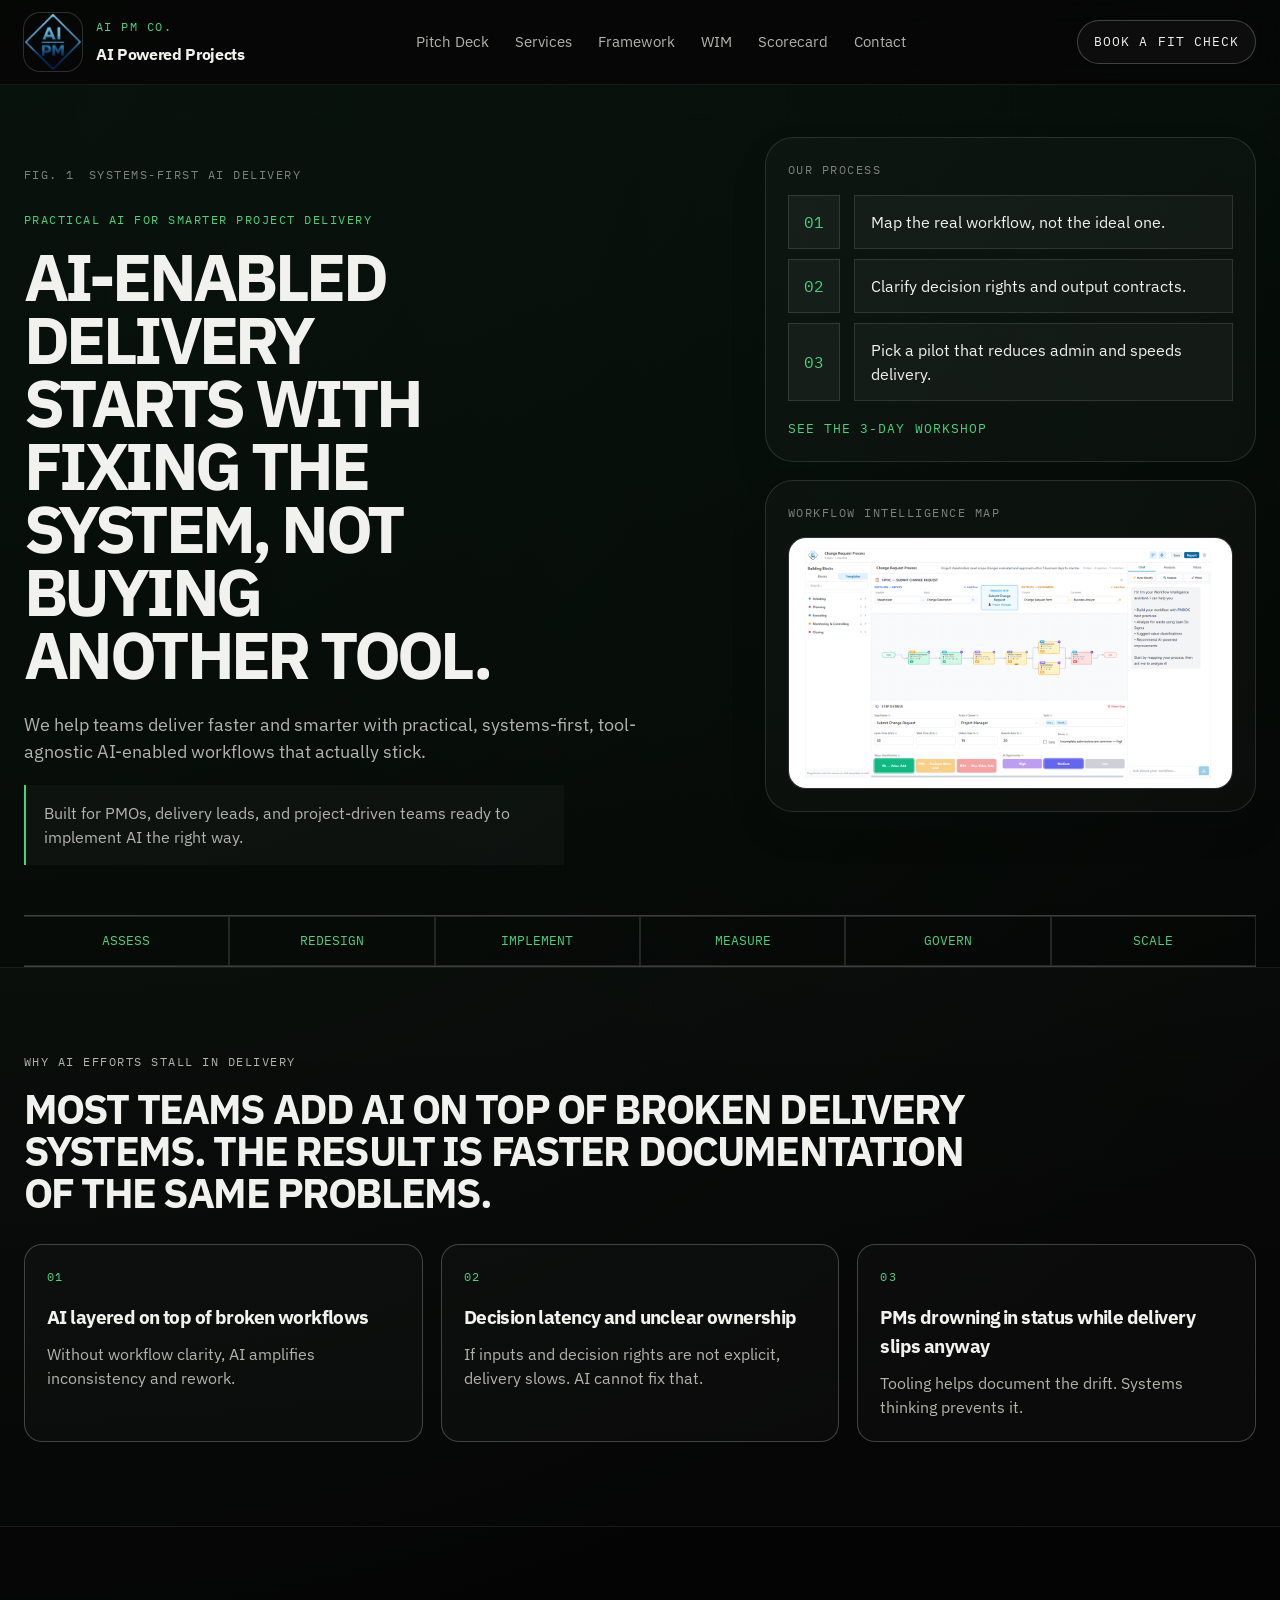
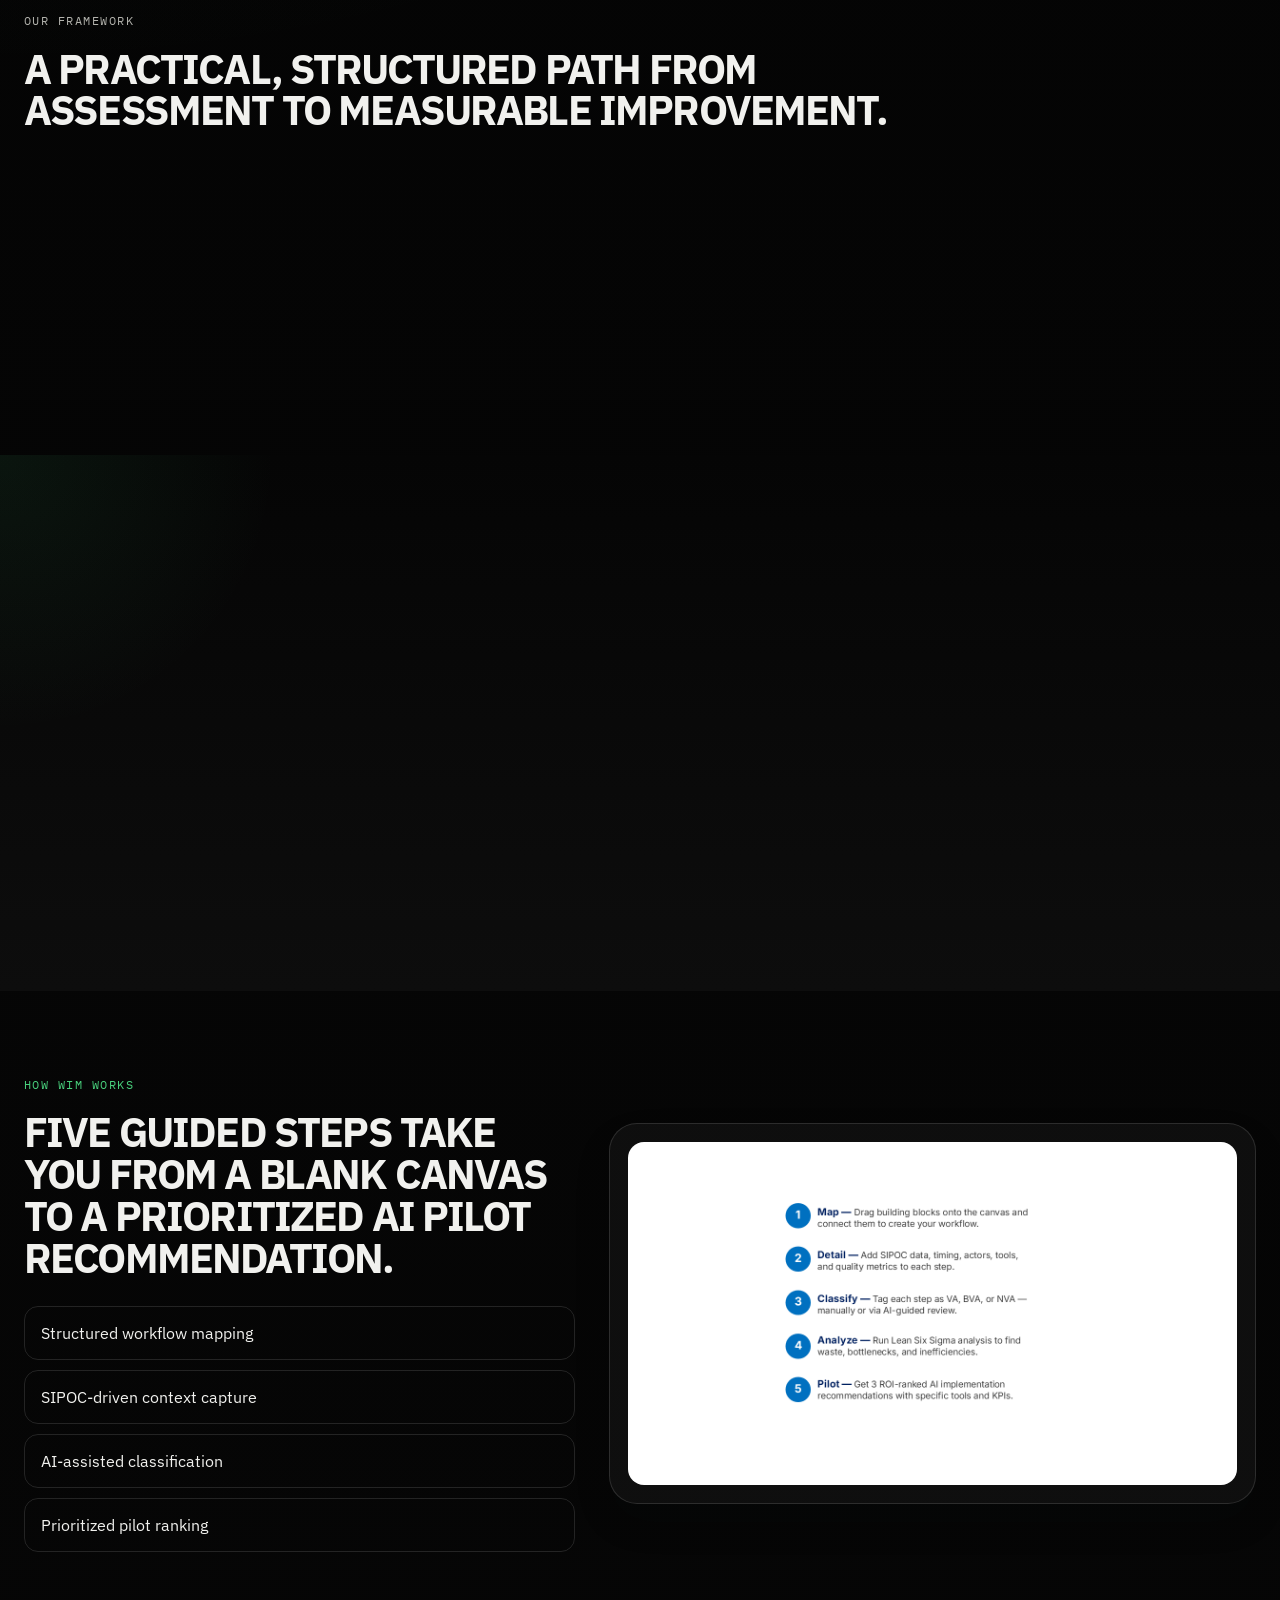
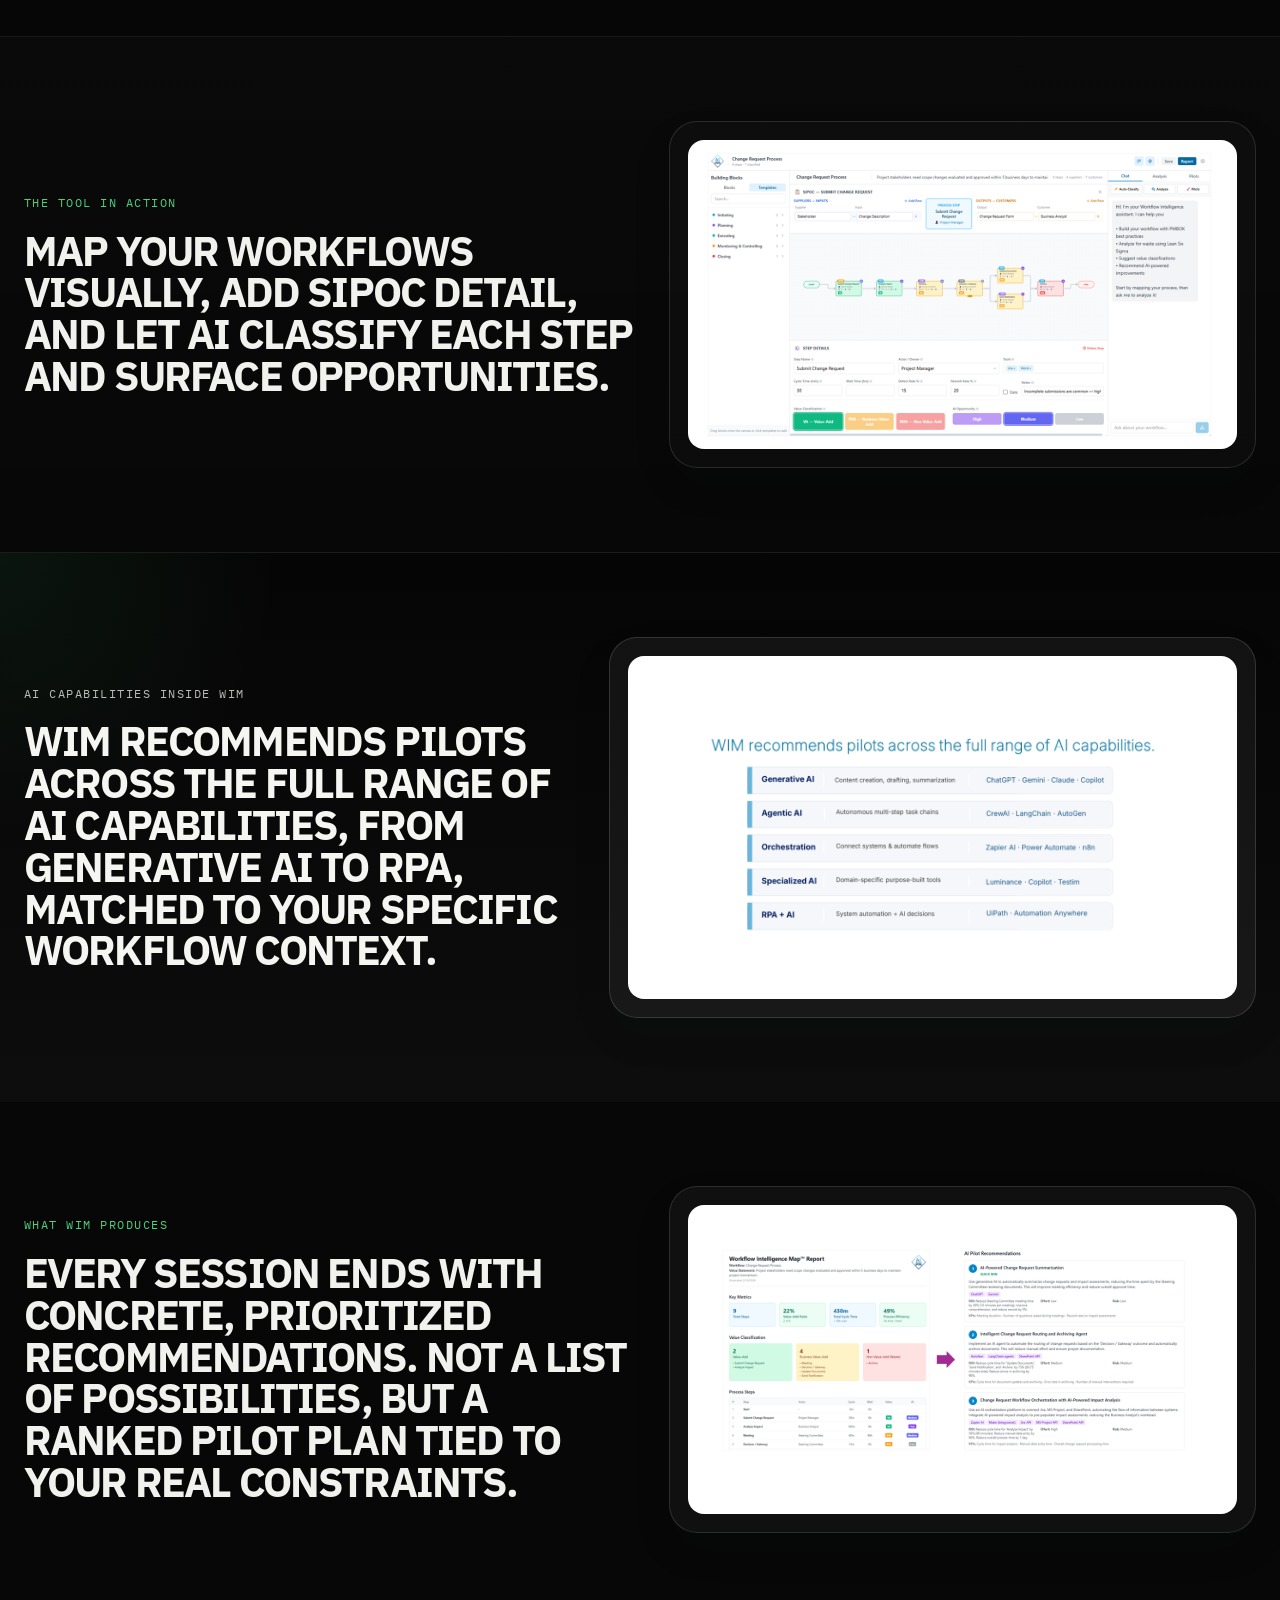
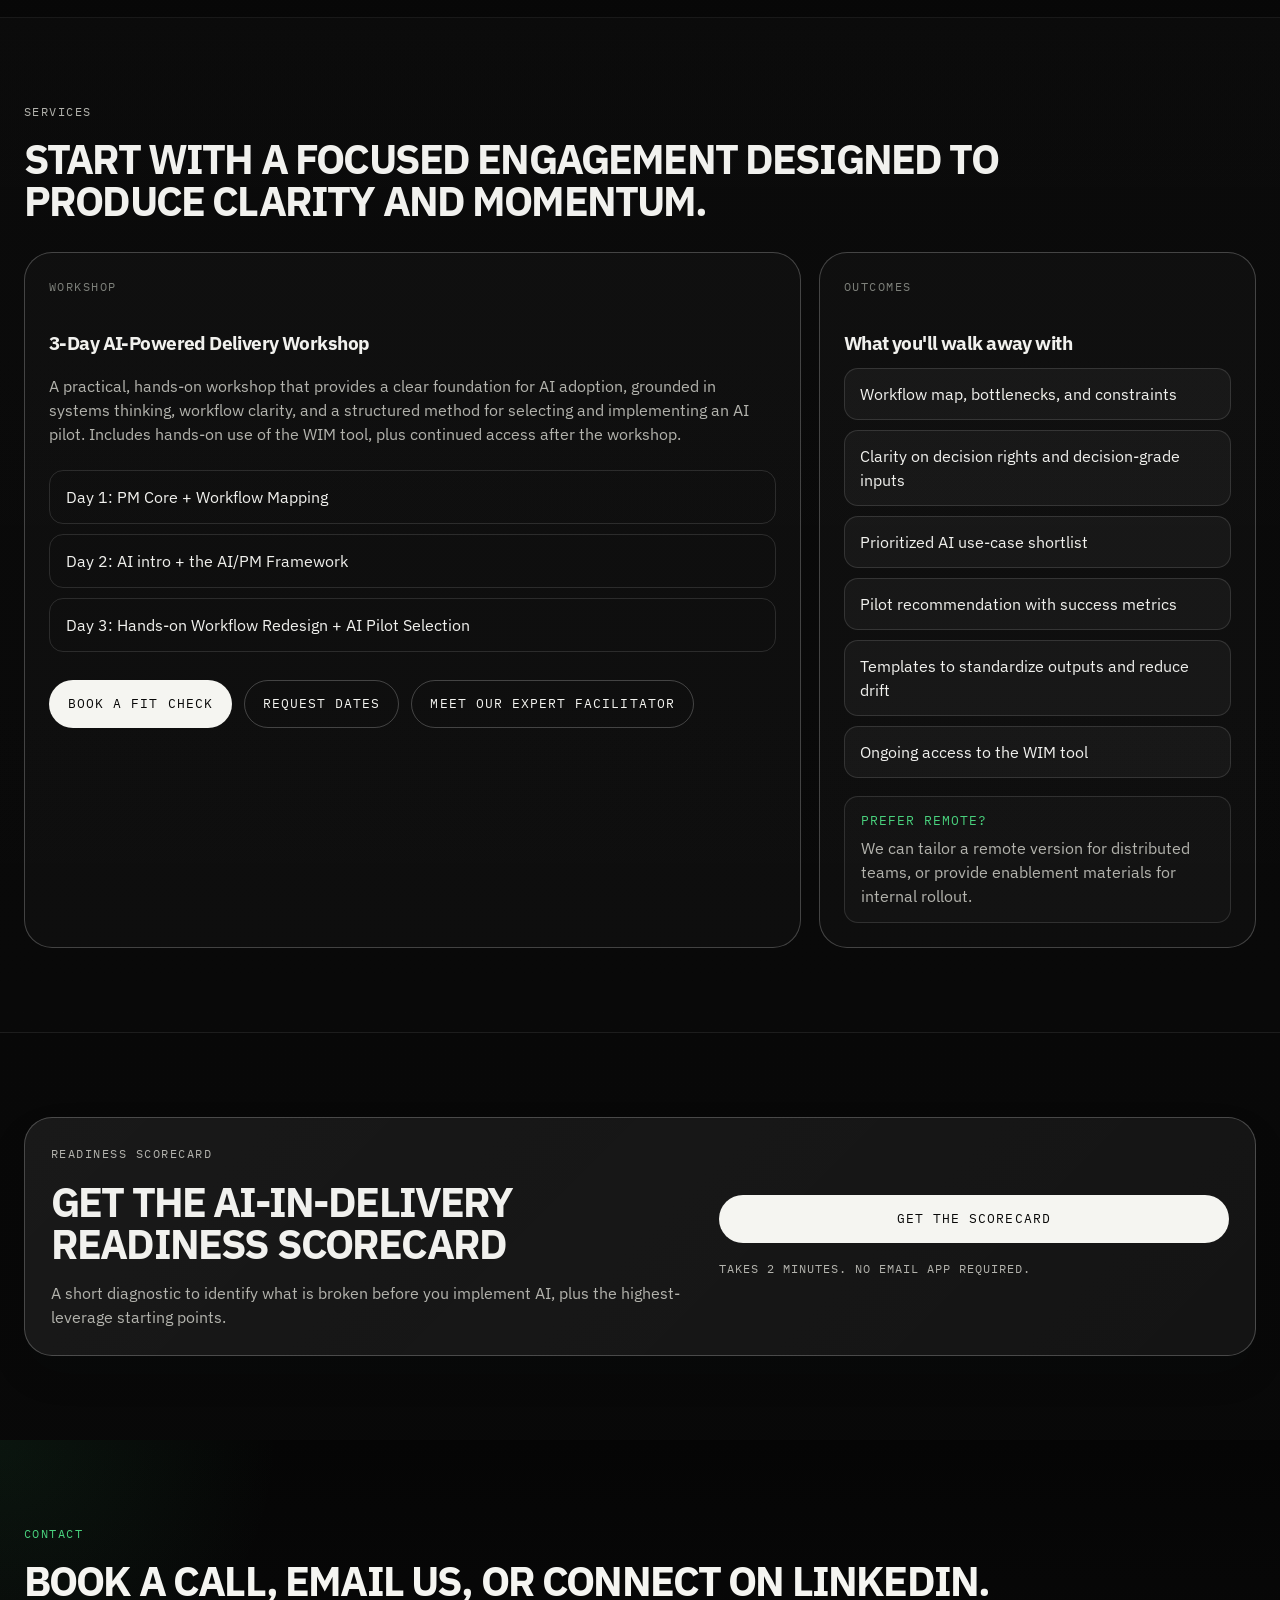
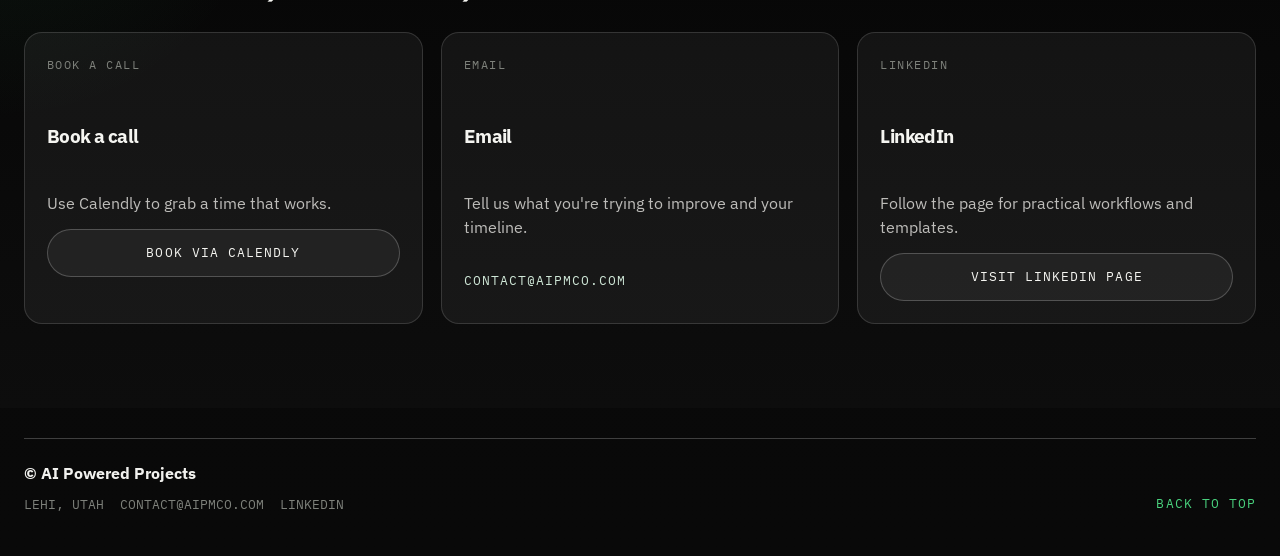
==== index.html @ 11037b66 "Refine hero layout and process styling" ====
<!doctype html>
<html lang="en">
<head>
  <meta charset="utf-8" />
  <meta name="viewport" content="width=device-width, initial-scale=1" />
  <title>AI Powered Projects - Practical AI for Smarter Project Delivery</title>
  <meta
    name="description"
    content="We help teams deliver faster and smarter with practical, systems-first, tool-agnostic AI-enabled workflows that actually stick."
  />
  <link rel="preconnect" href="https://fonts.googleapis.com" />
  <link rel="preconnect" href="https://fonts.gstatic.com" crossorigin />
  <link
    href="https://fonts.googleapis.com/css2?family=IBM+Plex+Mono:wght@400;500;600&family=IBM+Plex+Sans:wght@400;500;600;700&display=swap"
    rel="stylesheet"
  />
  <link rel="stylesheet" href="/styles.css" />
</head>
<body id="top">
  <div class="site-shell">
    <header class="header">
      <div class="container header__inner">
        <a class="brand" href="#top" aria-label="AI Powered Projects">
          <img class="brand__logo" src="/assets/logo.png" alt="AI Powered Projects logo" />
          <div class="brand__copy">
            <span class="eyebrow">AI PM Co.</span>
            <span class="brand__title">AI Powered Projects</span>
          </div>
        </a>
        <nav class="nav" aria-label="Primary">
          <a href="/assets/pitch-deck.pdf" target="_blank" rel="noopener">Pitch Deck</a>
          <a href="#services">Services</a>
          <a href="#framework">Framework</a>
          <a href="#wim">WIM</a>
          <a href="#scorecard">Scorecard</a>
          <a href="#contact">Contact</a>
        </nav>
        <a class="header__cta" href="https://calendly.com/aipmco" target="_blank" rel="noopener">Book a Fit Check</a>
      </div>
    </header>

    <main>
      <section class="hero">
        <div class="container hero__inner">
          <div class="hero__copy reveal">
            <div class="hero__meta">
              <span>Fig. 1</span>
              <span>Systems-first AI delivery</span>
            </div>
            <p class="eyebrow">Practical AI for smarter project delivery</p>
            <h1>AI-enabled delivery starts with fixing the system, not buying another tool.</h1>
            <p class="lede">
              We help teams deliver faster and smarter with practical, systems-first, tool-agnostic AI-enabled workflows that actually stick.
            </p>
            <p class="hero__audience">
              Built for PMOs, delivery leads, and project-driven teams ready to implement AI the right way.
            </p>
          </div>

          <aside class="hero__rail reveal">
            <div class="hero-panel">
              <div class="hero-panel__label">Our process</div>
              <div class="hero-panel__terminal">
                <span>01</span>
                <p>Map the real workflow, not the ideal one.</p>
                <span>02</span>
                <p>Clarify decision rights and output contracts.</p>
                <span>03</span>
                <p>Pick a pilot that reduces admin and speeds delivery.</p>
              </div>
              <a class="textlink" href="#services">See the 3-Day Workshop</a>
            </div>
            <div class="hero-panel hero-panel--image">
              <div class="hero-panel__label">Workflow Intelligence Map</div>
              <img src="/assets/wim-03.png" alt="Workflow Intelligence Map interface" loading="eager" />
            </div>
          </aside>
        </div>
      </section>

      <section class="proof-band reveal">
        <div class="container proof-band__inner">
          <span>Assess</span>
          <span>Redesign</span>
          <span>Implement</span>
          <span>Measure</span>
          <span>Govern</span>
          <span>Scale</span>
        </div>
      </section>

      <section class="section section--contrast" id="problem">
        <div class="container">
          <div class="section__head reveal">
            <p class="eyebrow">Why AI efforts stall in delivery</p>
            <h2>Most teams add AI on top of broken delivery systems. The result is faster documentation of the same problems.</h2>
          </div>

          <div class="compare reveal">
            <article class="compare__panel">
              <div class="compare__label">01</div>
              <h3>AI layered on top of broken workflows</h3>
              <p>Without workflow clarity, AI amplifies inconsistency and rework.</p>
            </article>
            <article class="compare__panel">
              <div class="compare__label">02</div>
              <h3>Decision latency and unclear ownership</h3>
              <p>If inputs and decision rights are not explicit, delivery slows. AI cannot fix that.</p>
            </article>
            <article class="compare__panel">
              <div class="compare__label">03</div>
              <h3>PMs drowning in status while delivery slips anyway</h3>
              <p>Tooling helps document the drift. Systems thinking prevents it.</p>
            </article>
          </div>
        </div>
      </section>

      <section class="section" id="framework">
        <div class="container">
          <div class="section__head reveal">
            <p class="eyebrow">Our framework</p>
            <h2>A practical, structured path from assessment to measurable improvement.</h2>
          </div>

          <div class="framework-grid reveal">
            <article class="framework-card">
              <div class="framework-card__label">Understand</div>
              <h3>Understand</h3>
              <p>Map workflows, constraints, and decision rights. Identify bottlenecks and failure modes.</p>
            </article>
            <article class="framework-card">
              <div class="framework-card__label">Identify</div>
              <h3>Identify</h3>
              <p>Build a prioritized AI opportunity backlog tied to real outcomes, impact, effort, and risk.</p>
            </article>
            <article class="framework-card">
              <div class="framework-card__label">Implement</div>
              <h3>Implement</h3>
              <p>Pilot guarded workflows with templates, prompts, and verification, then iterate.</p>
            </article>
            <article class="framework-card">
              <div class="framework-card__label">Improve</div>
              <h3>Improve</h3>
              <p>Measure results, tune patterns, and scale with governance and enablement.</p>
            </article>
          </div>
        </div>
      </section>

      <section class="section section--dark" id="wim">
        <div class="container story-block story-block--reverse">
          <div class="story-block__copy reveal">
            <div class="story-block__meta">Fig. 2</div>
            <p class="eyebrow">Workflow Intelligence Map (WIM)</p>
            <h2>Our purpose-built tool combines three proven methodologies to give your team a structured, AI-powered path from workflow chaos to measurable improvement.</h2>
          </div>
          <div class="story-block__media reveal">
            <div class="image-frame">
              <img src="/assets/wim-01.png" alt="Workflow Intelligence Map overview" loading="lazy" />
            </div>
          </div>
        </div>
      </section>

      <section class="section" id="wim-how">
        <div class="container story-block">
          <div class="story-block__copy reveal">
            <p class="eyebrow">How WIM works</p>
            <h2>Five guided steps take you from a blank canvas to a prioritized AI pilot recommendation.</h2>
            <div class="story-points">
              <div>Structured workflow mapping</div>
              <div>SIPOC-driven context capture</div>
              <div>AI-assisted classification</div>
              <div>Prioritized pilot ranking</div>
            </div>
          </div>
          <div class="story-block__media reveal">
            <div class="image-frame image-frame--light">
              <img src="/assets/wim-02.png" alt="WIM five-step process" loading="lazy" />
            </div>
          </div>
        </div>
      </section>

      <section class="section section--contrast" id="wim-tool">
        <div class="container story-block story-block--reverse">
          <div class="story-block__copy reveal">
            <p class="eyebrow">The tool in action</p>
            <h2>Map your workflows visually, add SIPOC detail, and let AI classify each step and surface opportunities.</h2>
          </div>
          <div class="story-block__media reveal">
            <div class="image-frame image-frame--dark">
              <img src="/assets/wim-03.png" alt="WIM tool interface screenshot" loading="lazy" />
            </div>
          </div>
        </div>
      </section>

      <section class="section section--dark" id="ai-capabilities">
        <div class="container story-block">
          <div class="story-block__copy reveal">
            <p class="eyebrow">AI capabilities inside WIM</p>
            <h2>WIM recommends pilots across the full range of AI capabilities, from generative AI to RPA, matched to your specific workflow context.</h2>
          </div>
          <div class="story-block__media reveal">
            <div class="image-frame">
              <img src="/assets/wim-04.png" alt="AI capabilities in WIM" loading="lazy" />
            </div>
          </div>
        </div>
      </section>

      <section class="section" id="wim-outputs">
        <div class="container story-block story-block--reverse">
          <div class="story-block__copy reveal">
            <p class="eyebrow">What WIM produces</p>
            <h2>Every session ends with concrete, prioritized recommendations. Not a list of possibilities, but a ranked pilot plan tied to your real constraints.</h2>
          </div>
          <div class="story-block__media reveal">
            <div class="image-frame image-frame--light">
              <img src="/assets/wim-05.png" alt="WIM outputs and recommendations" loading="lazy" />
            </div>
          </div>
        </div>
      </section>

      <section class="section section--contrast" id="services">
        <div class="container">
          <div class="section__head reveal">
            <p class="eyebrow">Services</p>
            <h2>Start with a focused engagement designed to produce clarity and momentum.</h2>
          </div>

          <div class="service-layout reveal">
            <article class="service-card service-card--main">
              <div class="service-card__label">Workshop</div>
              <h3>3-Day AI-Powered Delivery Workshop</h3>
              <p>
                A practical, hands-on workshop that provides a clear foundation for AI adoption, grounded in systems thinking, workflow clarity, and a structured method for selecting and implementing an AI pilot. Includes hands-on use of the WIM tool, plus continued access after the workshop.
              </p>
              <div class="timeline">
                <div>Day 1: PM Core + Workflow Mapping</div>
                <div>Day 2: AI intro + the AI/PM Framework</div>
                <div>Day 3: Hands-on Workflow Redesign + AI Pilot Selection</div>
              </div>
              <div class="actions">
                <a class="btn btn--primary" href="https://calendly.com/aipmco" target="_blank" rel="noopener">Book a Fit Check</a>
                <a class="btn btn--secondary" href="mailto:contact@aipmco.com?subject=Workshop%20Dates%20Request">Request dates</a>
                <a class="btn btn--secondary" href="https://www.linkedin.com/in/jason-taylor-pmp/" target="_blank" rel="noopener">Meet our expert facilitator</a>
              </div>
            </article>

            <aside class="service-card service-card--aside">
              <div class="service-card__label">Outcomes</div>
              <h3>What you'll walk away with</h3>
              <ul class="outcomes">
                <li>Workflow map, bottlenecks, and constraints</li>
                <li>Clarity on decision rights and decision-grade inputs</li>
                <li>Prioritized AI use-case shortlist</li>
                <li>Pilot recommendation with success metrics</li>
                <li>Templates to standardize outputs and reduce drift</li>
                <li>Ongoing access to the WIM tool</li>
              </ul>
              <div class="note">
                <span>Prefer remote?</span>
                <p>We can tailor a remote version for distributed teams, or provide enablement materials for internal rollout.</p>
              </div>
            </aside>
          </div>
        </div>
      </section>

      <section class="section" id="scorecard">
        <div class="container">
          <div class="cta reveal">
            <div class="cta__copy">
              <p class="eyebrow">Readiness scorecard</p>
              <h2>Get the AI-in-Delivery Readiness Scorecard</h2>
              <p>
                A short diagnostic to identify what is broken before you implement AI, plus the highest-leverage starting points.
              </p>
            </div>
            <div class="cta__action">
              <a
                class="btn btn--primary btn--block"
                href="https://docs.google.com/forms/d/e/1FAIpQLSfNwgy8dq6baKs-2zxia0O91l5Bwr0X-MfNhShJCXRXRvW_9A/viewform"
                target="_blank"
                rel="noopener"
              >
                Get the Scorecard
              </a>
              <p class="cta__hint">Takes 2 minutes. No email app required.</p>
            </div>
          </div>
        </div>
      </section>

      <section class="section section--dark" id="contact">
        <div class="container">
          <div class="section__head reveal">
            <p class="eyebrow">Contact</p>
            <h2>Book a call, email us, or connect on LinkedIn.</h2>
          </div>

          <div class="contact-grid reveal">
            <article class="contact-card">
              <div class="contact-card__label">Book a call</div>
              <h3>Book a call</h3>
              <p>Use Calendly to grab a time that works.</p>
              <a class="btn btn--ghost" href="https://calendly.com/aipmco" target="_blank" rel="noopener">Book via Calendly</a>
            </article>
            <article class="contact-card">
              <div class="contact-card__label">Email</div>
              <h3>Email</h3>
              <p>Tell us what you're trying to improve and your timeline.</p>
              <a class="textlink textlink--light" href="mailto:contact@aipmco.com">contact@aipmco.com</a>
            </article>
            <article class="contact-card">
              <div class="contact-card__label">LinkedIn</div>
              <h3>LinkedIn</h3>
              <p>Follow the page for practical workflows and templates.</p>
              <a
                class="btn btn--ghost"
                href="https://www.linkedin.com/company/ai-powered-projects-consulting-llc"
                target="_blank"
                rel="noopener"
              >
                Visit LinkedIn Page
              </a>
            </article>
          </div>
        </div>
      </section>
    </main>

    <footer class="footer">
      <div class="container footer__inner">
        <div>
          <div class="footer__title">&copy; AI Powered Projects</div>
          <div class="footer__meta">
            <span>Lehi, Utah</span>
            <a href="mailto:contact@aipmco.com">contact@aipmco.com</a>
            <a href="https://www.linkedin.com/company/ai-powered-projects-consulting-llc" target="_blank" rel="noopener">LinkedIn</a>
          </div>
        </div>
        <a class="textlink" href="#top">Back to top</a>
      </div>
    </footer>
  </div>

  <script>
    (function () {
      const els = Array.from(document.querySelectorAll(".reveal"));
      if (!("IntersectionObserver" in window)) {
        els.forEach((el) => el.classList.add("in-view"));
        return;
      }
      const io = new IntersectionObserver(
        (entries) => {
          entries.forEach((entry) => {
            if (entry.isIntersecting) {
              entry.target.classList.add("in-view");
              io.unobserve(entry.target);
            }
          });
        },
        { threshold: 0.15 }
      );
      els.forEach((el) => io.observe(el));
    })();
  </script>
</body>
</html>
---- styles.css ----
:root {
  --bg: #050505;
  --bg-strong: #0b0b0b;
  --surface: #101010;
  --surface-2: #171717;
  --ink: #f1f1ee;
  --ink-soft: #b3b3ad;
  --ink-faint: #7e817b;
  --line: rgba(255, 255, 255, 0.12);
  --line-strong: rgba(255, 255, 255, 0.22);
  --accent: #49d17d;
  --accent-soft: rgba(73, 209, 125, 0.14);
  --navy: #050505;
  --navy-2: #0d0d0d;
  --white: #f5f5f1;
  --max: 1240px;
  --radius: 28px;
  --radius-sm: 18px;
  --shadow: 0 18px 40px rgba(18, 26, 31, 0.08);
}

* {
  box-sizing: border-box;
}

html {
  scroll-behavior: smooth;
}

html,
body {
  margin: 0;
  padding: 0;
}

body {
  background:
    radial-gradient(circle at top left, rgba(73, 209, 125, 0.08), transparent 24%),
    radial-gradient(circle at top right, rgba(73, 209, 125, 0.04), transparent 18%),
    linear-gradient(180deg, #030303 0%, #090909 100%);
  color: var(--ink);
  font-family: "IBM Plex Sans", "Segoe UI", sans-serif;
  line-height: 1.5;
}

a {
  color: inherit;
  text-decoration: none;
}

img {
  max-width: 100%;
  display: block;
}

.site-shell {
  position: relative;
  overflow: clip;
}

.site-shell::before {
  content: "";
  position: fixed;
  inset: 0;
  pointer-events: none;
  background-image:
    linear-gradient(rgba(255, 255, 255, 0.03) 1px, transparent 1px),
    linear-gradient(90deg, rgba(255, 255, 255, 0.03) 1px, transparent 1px);
  background-size: 100% 112px, 112px 100%;
  mask-image: linear-gradient(180deg, rgba(0, 0, 0, 0.22), transparent 88%);
}

.container {
  width: min(var(--max), calc(100% - 48px));
  margin: 0 auto;
}

.eyebrow,
.hero__meta,
.framework-card__label,
.compare__label,
.service-card__label,
.contact-card__label,
.story-block__meta,
.hero-panel__label {
  font-family: "IBM Plex Mono", Consolas, monospace;
  font-size: 0.78rem;
  letter-spacing: 0.12em;
  text-transform: uppercase;
}

.eyebrow {
  display: block;
  margin: 0 0 18px;
  color: var(--accent);
}

.header {
  position: sticky;
  top: 0;
  z-index: 40;
  backdrop-filter: blur(16px);
  background: rgba(5, 5, 5, 0.84);
  border-bottom: 1px solid rgba(255, 255, 255, 0.08);
}

.header__inner {
  display: grid;
  grid-template-columns: auto 1fr auto;
  gap: 24px;
  align-items: center;
  min-height: 84px;
}

.brand {
  display: flex;
  align-items: center;
  gap: 14px;
  min-width: 0;
}

.brand__logo {
  width: 58px;
  height: 58px;
  border-radius: 16px;
  object-fit: cover;
  box-shadow: 0 0 0 1px rgba(255, 255, 255, 0.16);
}

.brand__copy {
  display: grid;
  gap: 2px;
}

.brand__title {
  font-size: 1.02rem;
  font-weight: 700;
  letter-spacing: -0.02em;
}

.nav {
  display: flex;
  justify-content: center;
  gap: 26px;
  color: var(--ink-soft);
  font-size: 0.96rem;
}

.nav a {
  padding: 8px 0;
  position: relative;
}

.nav a::after {
  content: "";
  position: absolute;
  left: 0;
  bottom: 2px;
  width: 100%;
  height: 1px;
  background: var(--accent);
  transform: scaleX(0);
  transform-origin: left;
  transition: transform 0.22s ease;
}

.nav a:hover::after,
.nav a:focus-visible::after {
  transform: scaleX(1);
}

.nav a:hover,
.nav a:focus-visible,
.nav a:active {
  color: var(--accent);
}

.header__cta {
  font-family: "IBM Plex Mono", Consolas, monospace;
  font-size: 0.82rem;
  text-transform: uppercase;
  letter-spacing: 0.08em;
  border: 1px solid var(--line-strong);
  border-radius: 999px;
  padding: 11px 16px;
  background: rgba(255, 255, 255, 0.03);
}

.header__cta:hover,
.header__cta:focus-visible {
  color: var(--accent);
  border-color: rgba(73, 209, 125, 0.45);
}

.hero {
  padding: 52px 0 32px;
}

.hero__inner {
  display: grid;
  grid-template-columns: minmax(0, 1.18fr) minmax(320px, 0.82fr);
  gap: 34px;
  align-items: start;
}

.hero__copy {
  padding: 28px 0 0;
}

.hero__meta {
  display: flex;
  flex-wrap: wrap;
  gap: 14px;
  color: var(--ink-faint);
  margin-bottom: 26px;
}

.hero h1 {
  margin: 0;
  max-width: 12ch;
  font-size: clamp(2.112rem, 5.12vw, 4.288rem);
  line-height: 0.96;
  letter-spacing: -0.055em;
  text-transform: uppercase;
}

.lede,
.hero__audience,
.section__head p,
.service-card p,
.contact-card p,
.cta p {
  color: var(--ink-soft);
}

.lede {
  margin: 24px 0 0;
  max-width: 58ch;
  font-size: 1.14rem;
}

.hero__audience {
  max-width: 54ch;
  margin: 20px 0 0;
  padding: 16px 18px;
  border-left: 2px solid var(--accent);
  background: rgba(255, 255, 255, 0.03);
}

.actions {
  display: flex;
  flex-wrap: wrap;
  gap: 12px;
  margin: 28px 0 0;
}

.btn {
  display: inline-flex;
  align-items: center;
  justify-content: center;
  min-height: 48px;
  padding: 12px 18px;
  border-radius: 999px;
  border: 1px solid transparent;
  font-family: "IBM Plex Mono", Consolas, monospace;
  font-size: 0.82rem;
  letter-spacing: 0.08em;
  text-transform: uppercase;
  transition: transform 0.18s ease, background-color 0.18s ease, border-color 0.18s ease;
}

.btn:hover,
.btn:focus-visible {
  transform: translateY(-1px);
}

.btn--primary {
  background: var(--white);
  color: #080808;
}

.btn--secondary {
  border-color: var(--line-strong);
  background: transparent;
  color: var(--white);
}

.btn--secondary:hover,
.btn--secondary:focus-visible,
.btn--ghost:hover,
.btn--ghost:focus-visible {
  color: var(--accent);
  border-color: rgba(73, 209, 125, 0.45);
}

.btn--ghost {
  border-color: rgba(255, 255, 255, 0.22);
  color: var(--white);
  background: rgba(255, 255, 255, 0.05);
}

.btn--block {
  width: 100%;
}

.signal-strip {
  display: grid;
  grid-template-columns: repeat(4, minmax(0, 1fr));
  gap: 10px;
  margin-top: 30px;
}

.signal-strip span,
.proof-band__inner span,
.story-points div,
.timeline div,
.outcomes li,
.note,
.hero-panel__terminal span,
.hero-panel__terminal p {
  border: 1px solid var(--line);
}

.signal-strip span {
  padding: 12px 14px;
  background: rgba(255, 255, 255, 0.02);
  font-family: "IBM Plex Mono", Consolas, monospace;
  font-size: 0.8rem;
}

.hero__rail {
  display: grid;
  gap: 18px;
}

.hero-panel {
  background: rgba(255, 255, 255, 0.025);
  border: 1px solid var(--line);
  border-radius: var(--radius);
  padding: 22px;
  box-shadow: var(--shadow);
}

.hero-panel__label {
  color: var(--ink-faint);
  margin-bottom: 16px;
}

.hero-panel__terminal {
  display: grid;
  grid-template-columns: 52px 1fr;
  gap: 10px 14px;
}

.hero-panel__terminal span {
  display: grid;
  place-items: center;
  min-height: 50px;
  background: rgba(255, 255, 255, 0.04);
  color: var(--accent);
  font-family: "IBM Plex Mono", Consolas, monospace;
}

.hero-panel__terminal p {
  margin: 0;
  padding: 14px 16px;
  background: rgba(255, 255, 255, 0.03);
}

.hero-panel--image img {
  width: 100%;
  border-radius: 18px;
  border: 1px solid var(--line);
  background: #111;
}

.textlink {
  display: inline-block;
  margin-top: 18px;
  color: var(--accent);
  font-family: "IBM Plex Mono", Consolas, monospace;
  font-size: 0.82rem;
  text-transform: uppercase;
  letter-spacing: 0.08em;
}

.textlink--light {
  color: #cfe7d7;
}

.proof-band {
  padding: 18px 0 0;
}

.proof-band__inner {
  display: grid;
  grid-template-columns: repeat(6, minmax(0, 1fr));
  gap: 0;
  border-top: 1px solid var(--line-strong);
  border-bottom: 1px solid var(--line-strong);
}

.proof-band__inner span {
  padding: 14px 10px;
  text-align: center;
  font-family: "IBM Plex Mono", Consolas, monospace;
  font-size: 0.8rem;
  text-transform: uppercase;
  color: var(--accent);
  border-left: 1px solid var(--line);
}

.proof-band__inner span:first-child {
  border-left: 0;
}

.section {
  padding: 84px 0;
}

.section--contrast {
  background: linear-gradient(180deg, rgba(255, 255, 255, 0.015), rgba(255, 255, 255, 0.005));
  border-top: 1px solid rgba(255, 255, 255, 0.07);
  border-bottom: 1px solid rgba(255, 255, 255, 0.07);
}

.section--dark {
  background:
    radial-gradient(circle at top left, rgba(73, 209, 125, 0.08), transparent 20%),
    linear-gradient(180deg, var(--navy) 0%, var(--navy-2) 100%);
  color: var(--white);
}

.section--dark .eyebrow,
.section--dark .story-block__meta,
.section--dark .hero-panel__label {
  color: var(--accent);
}

.section__head {
  max-width: 980px;
  margin-bottom: 30px;
}

.section__head h2,
.story-block h2,
.cta h2 {
  margin: 0;
  font-size: clamp(1.6rem, 3.2vw, 2.8rem);
  line-height: 1.02;
  letter-spacing: -0.045em;
  text-transform: uppercase;
}

.section__head p,
.story-block p,
.cta p,
.section--dark p {
  margin: 16px 0 0;
}

.section__head .eyebrow,
.story-block__copy .eyebrow,
.cta__copy .eyebrow,
.brand__copy .eyebrow {
  margin: 0 0 18px;
}

.brand__copy .eyebrow {
  margin-bottom: 4px;
}

.compare,
.framework-grid,
.contact-grid {
  display: grid;
  gap: 18px;
}

.compare {
  grid-template-columns: repeat(3, minmax(0, 1fr));
}

.compare__panel,
.framework-card,
.contact-card {
  min-height: 100%;
  padding: 22px;
  border: 1px solid var(--line-strong);
  border-radius: var(--radius-sm);
  background: rgba(255, 255, 255, 0.025);
}

.compare__label {
  color: var(--accent);
  margin-bottom: 18px;
}

.compare__panel h3,
.framework-card h3,
.service-card h3,
.contact-card h3 {
  margin: 0 0 10px;
  font-size: 1.2rem;
  letter-spacing: -0.03em;
}

.section__head h2 strong,
.story-block h2 strong,
.cta h2 strong,
.compare__panel h3 strong,
.framework-card h3 strong,
.service-card h3 strong {
  color: var(--accent);
}

.compare__panel p,
.framework-card p {
  margin: 0;
  color: var(--ink-soft);
}

.framework-grid {
  grid-template-columns: repeat(4, minmax(0, 1fr));
}

.framework-card {
  background: linear-gradient(180deg, rgba(255, 255, 255, 0.03), rgba(255, 255, 255, 0.015));
}

.framework-card__label,
.service-card__label,
.contact-card__label {
  color: var(--ink-faint);
  margin-bottom: 34px;
}

.story-block {
  display: grid;
  grid-template-columns: minmax(0, 0.92fr) minmax(0, 1.08fr);
  gap: 34px;
  align-items: center;
}

.story-block--reverse {
  grid-template-columns: minmax(0, 1.02fr) minmax(0, 0.98fr);
}

.story-block__copy {
  max-width: 620px;
}

.story-block__meta {
  margin-bottom: 20px;
}

.story-points {
  display: grid;
  gap: 10px;
  margin-top: 28px;
}

.story-points div,
.timeline div,
.note {
  padding: 14px 16px;
  border-radius: 14px;
}

.section--dark .story-points div,
.section--dark .timeline div,
.section--dark .note,
.section--dark .contact-card,
.section--dark .image-frame {
  background: rgba(255, 255, 255, 0.05);
  border-color: rgba(255, 255, 255, 0.14);
}

.image-frame {
  padding: 18px;
  border-radius: var(--radius);
  border: 1px solid var(--line);
  background: rgba(255, 255, 255, 0.025);
  box-shadow: var(--shadow);
}

.image-frame img {
  width: 100%;
  border-radius: 16px;
}

.image-frame--light {
  background: rgba(255, 255, 255, 0.04);
}

.image-frame--dark {
  background: rgba(255, 255, 255, 0.02);
}

.service-layout {
  display: grid;
  grid-template-columns: minmax(0, 1.28fr) minmax(300px, 0.72fr);
  gap: 18px;
}

.service-card {
  padding: 24px;
  border: 1px solid var(--line-strong);
  border-radius: var(--radius);
  background: rgba(255, 255, 255, 0.025);
}

.timeline {
  display: grid;
  gap: 10px;
  margin: 24px 0 0;
}

.outcomes {
  margin: 0;
  padding: 0;
  list-style: none;
  display: grid;
  gap: 10px;
}

.outcomes li {
  padding: 13px 15px;
  border-radius: 14px;
  background: rgba(255, 255, 255, 0.04);
}

.note {
  margin-top: 18px;
  background: rgba(255, 255, 255, 0.025);
}

.note span {
  display: block;
  margin-bottom: 6px;
  font-family: "IBM Plex Mono", Consolas, monospace;
  font-size: 0.8rem;
  text-transform: uppercase;
  letter-spacing: 0.08em;
  color: var(--accent);
}

.note p {
  margin: 0;
}

.cta {
  display: grid;
  grid-template-columns: minmax(0, 1.12fr) minmax(280px, 0.88fr);
  gap: 18px;
  align-items: center;
  padding: 26px;
  border: 1px solid var(--line-strong);
  border-radius: var(--radius);
  background:
    linear-gradient(135deg, rgba(255, 255, 255, 0.04), rgba(255, 255, 255, 0.015)),
    var(--surface);
  box-shadow: var(--shadow);
}

.cta__hint {
  margin-bottom: 0;
  font-family: "IBM Plex Mono", Consolas, monospace;
  font-size: 0.78rem;
  text-transform: uppercase;
  letter-spacing: 0.08em;
}

.contact-grid {
  grid-template-columns: repeat(3, minmax(0, 1fr));
}

.contact-card {
  display: flex;
  flex-direction: column;
  gap: 14px;
}

.section--dark .contact-card p,
.section--dark .story-block p,
.section--dark .cta p {
  color: rgba(255, 253, 249, 0.72);
}

.footer {
  padding: 30px 0 42px;
}

.footer__inner {
  display: flex;
  justify-content: space-between;
  gap: 18px;
  align-items: flex-end;
  padding-top: 22px;
  border-top: 1px solid var(--line-strong);
}

.footer__title {
  font-weight: 700;
}

.footer__meta {
  display: flex;
  flex-wrap: wrap;
  gap: 16px;
  margin-top: 10px;
  color: var(--ink-faint);
  font-family: "IBM Plex Mono", Consolas, monospace;
  font-size: 0.8rem;
  text-transform: uppercase;
}

.footer__meta a:hover,
.footer__meta a:focus-visible {
  color: var(--accent);
}

.reveal {
  opacity: 0;
  transform: translateY(28px);
  transition:
    opacity 0.7s cubic-bezier(0.2, 0.8, 0.2, 1),
    transform 0.7s cubic-bezier(0.2, 0.8, 0.2, 1);
}

.reveal.in-view {
  opacity: 1;
  transform: translateY(0);
}

@media (prefers-reduced-motion: reduce) {
  html {
    scroll-behavior: auto;
  }

  .reveal {
    opacity: 1;
    transform: none;
    transition: none;
  }
}

@media (max-width: 1080px) {
  .hero__inner,
  .story-block,
  .story-block--reverse,
  .service-layout,
  .cta,
  .header__inner {
    grid-template-columns: 1fr;
  }

  .header__inner {
    padding: 18px 0;
  }

  .nav {
    justify-content: flex-start;
    flex-wrap: wrap;
  }

  .header__cta {
    justify-self: start;
  }

  .framework-grid {
    grid-template-columns: repeat(2, minmax(0, 1fr));
  }

  .compare,
  .contact-grid {
    grid-template-columns: 1fr;
  }
}

@media (max-width: 760px) {
  .container {
    width: min(var(--max), calc(100% - 28px));
  }

  .header {
    position: static;
  }

  .nav {
    display: none;
  }

  .hero {
    padding-top: 30px;
  }

  .hero__copy {
    padding-top: 0;
  }

  .signal-strip,
  .proof-band__inner {
    grid-template-columns: repeat(2, minmax(0, 1fr));
  }

  .framework-grid {
    grid-template-columns: 1fr;
  }

  .section {
    padding: 62px 0;
  }

  .hero-panel__terminal {
    grid-template-columns: 42px 1fr;
  }
}

@media (max-width: 520px) {
  .brand {
    align-items: flex-start;
  }

  .brand__logo {
    width: 50px;
    height: 50px;
  }

  .hero h1 {
    max-width: none;
    font-size: clamp(2.7rem, 17vw, 4.2rem);
  }

  .actions {
    flex-direction: column;
  }

  .btn,
  .header__cta {
    width: 100%;
  }

  .proof-band__inner,
  .signal-strip {
    grid-template-columns: 1fr;
  }

  .footer__inner {
    flex-direction: column;
    align-items: flex-start;
  }
}
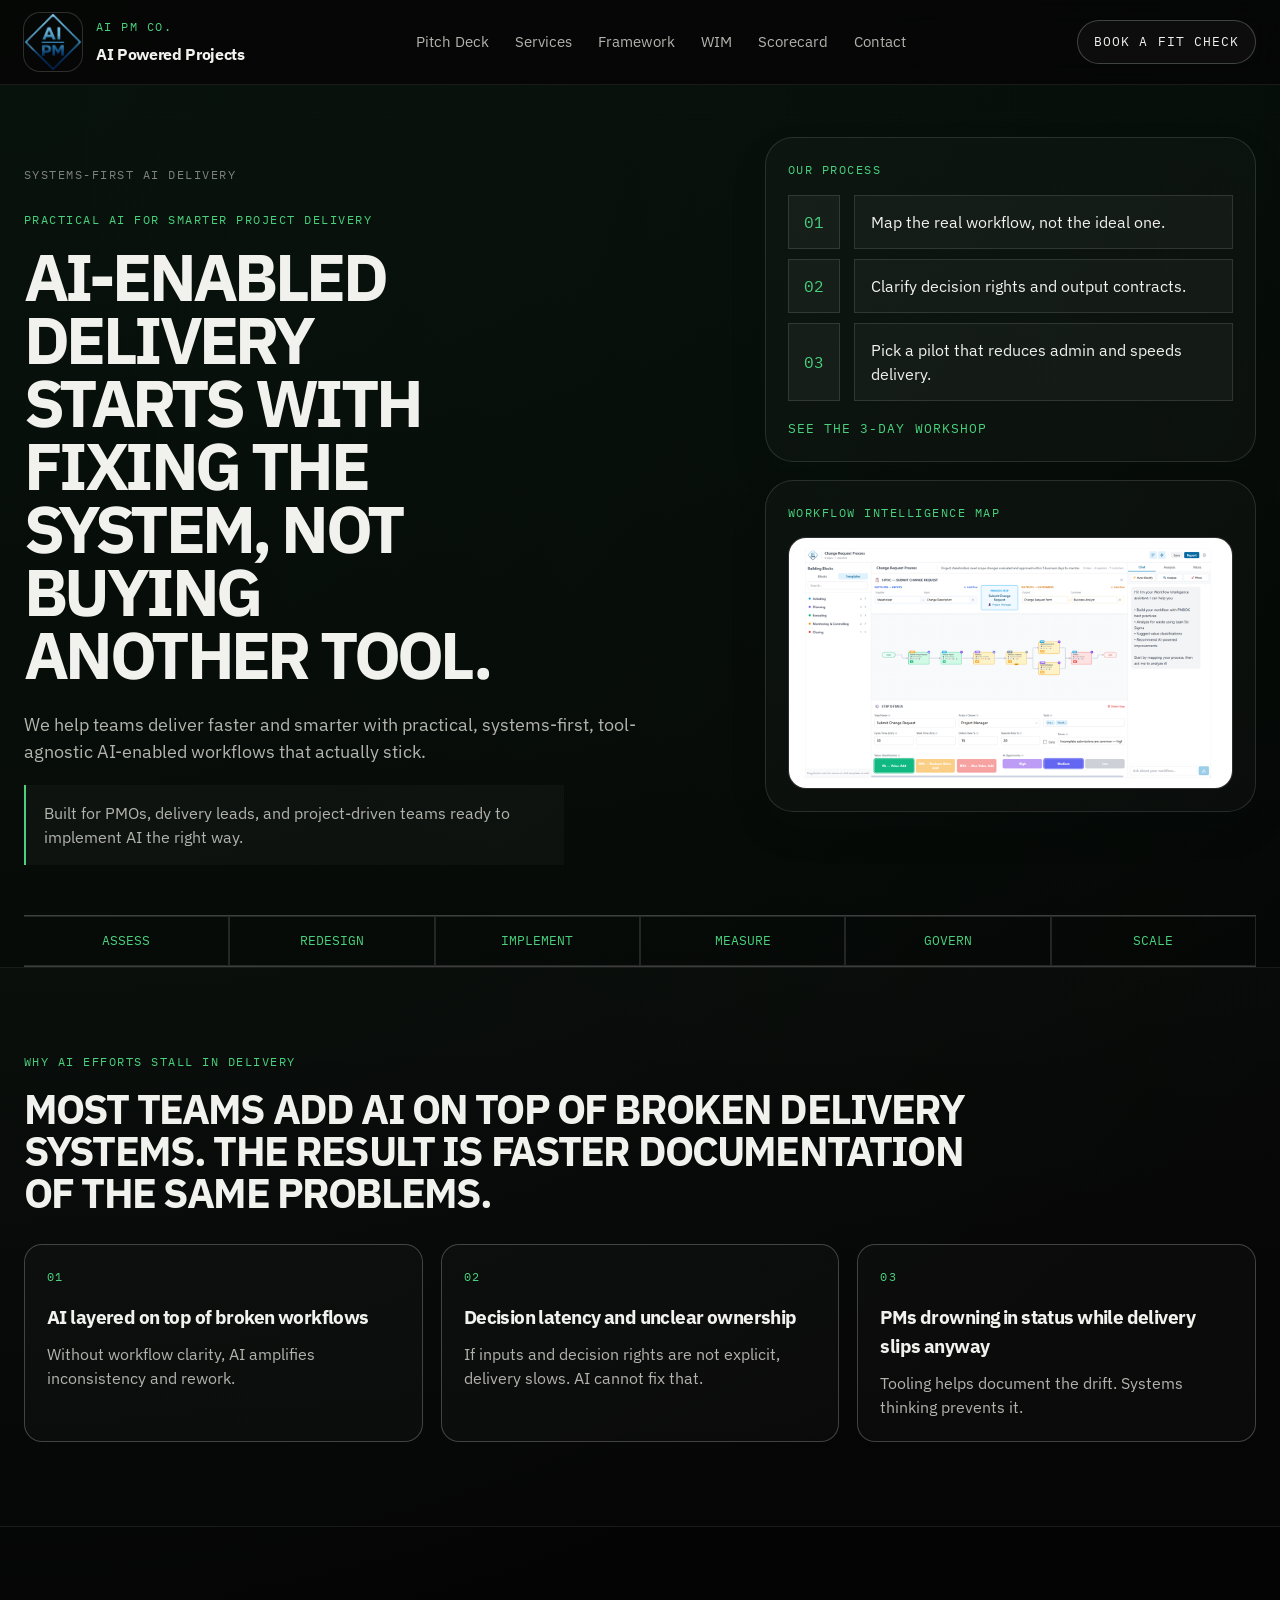
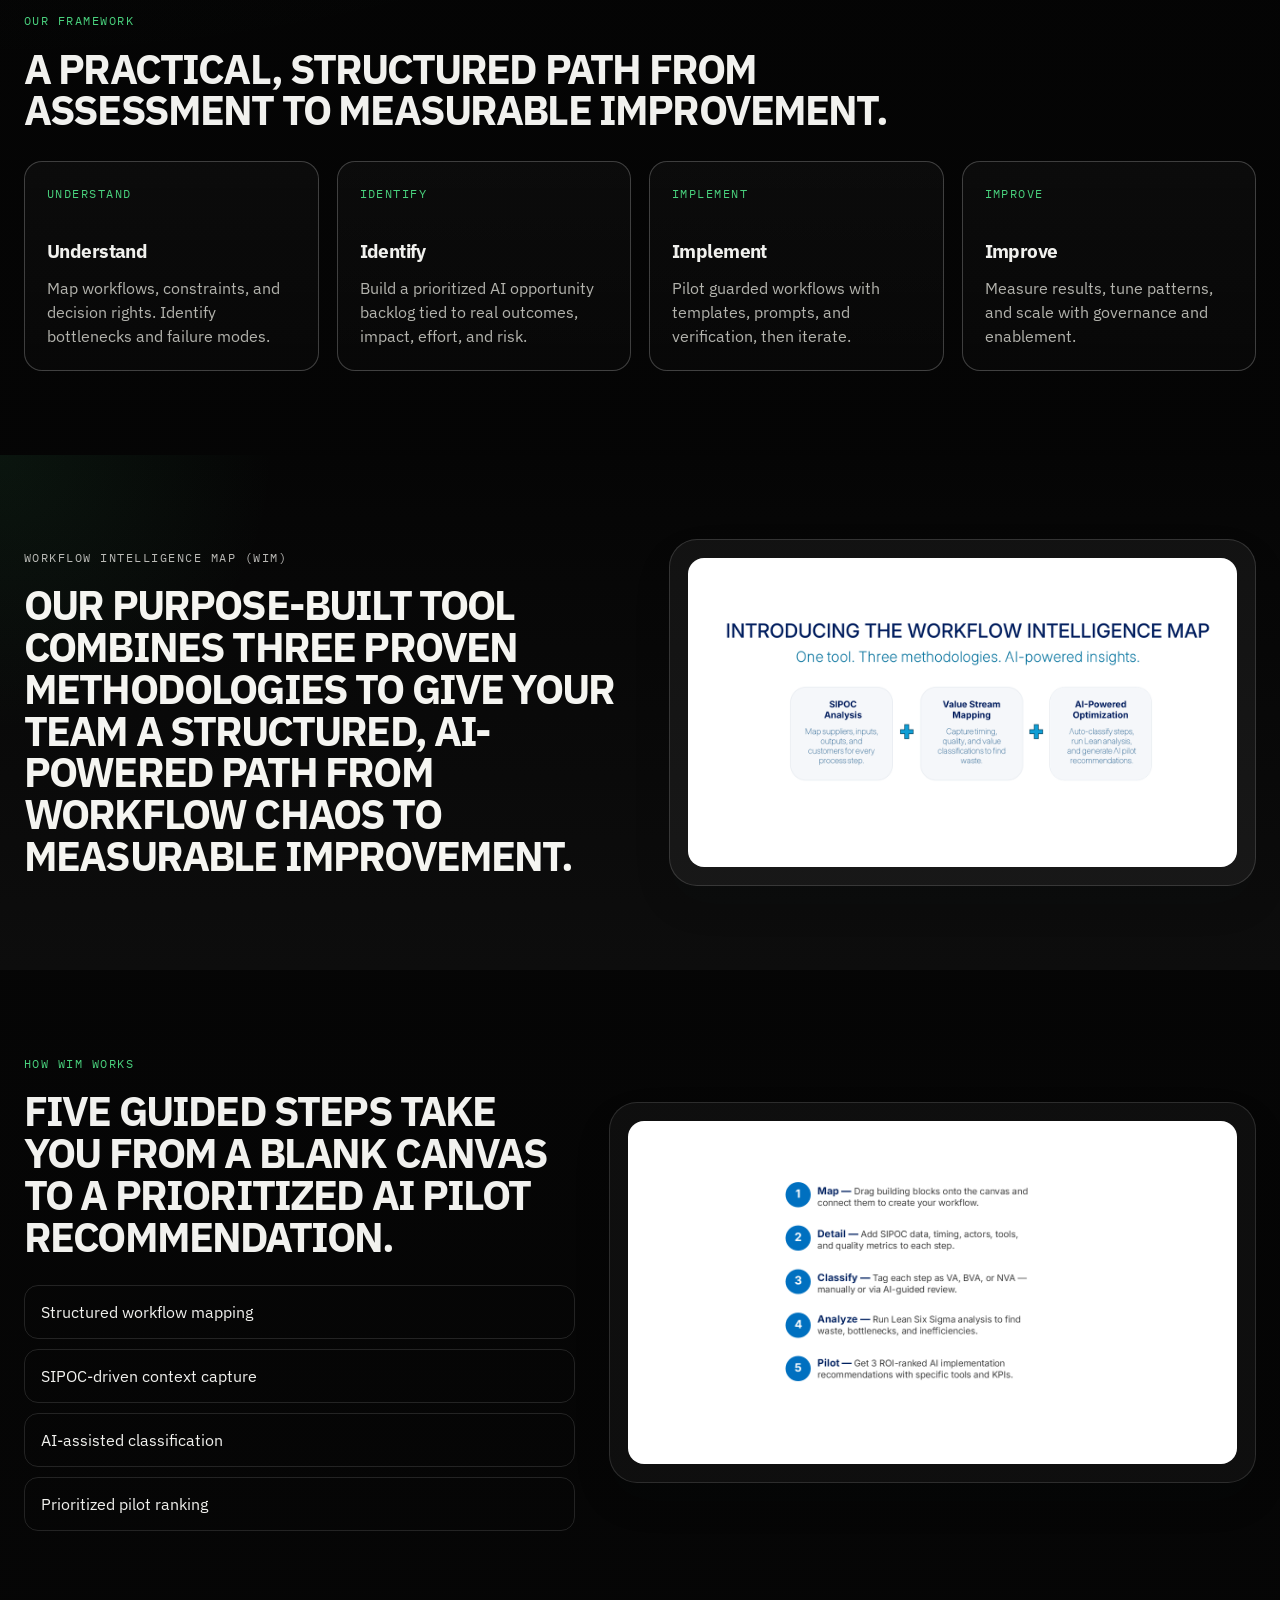
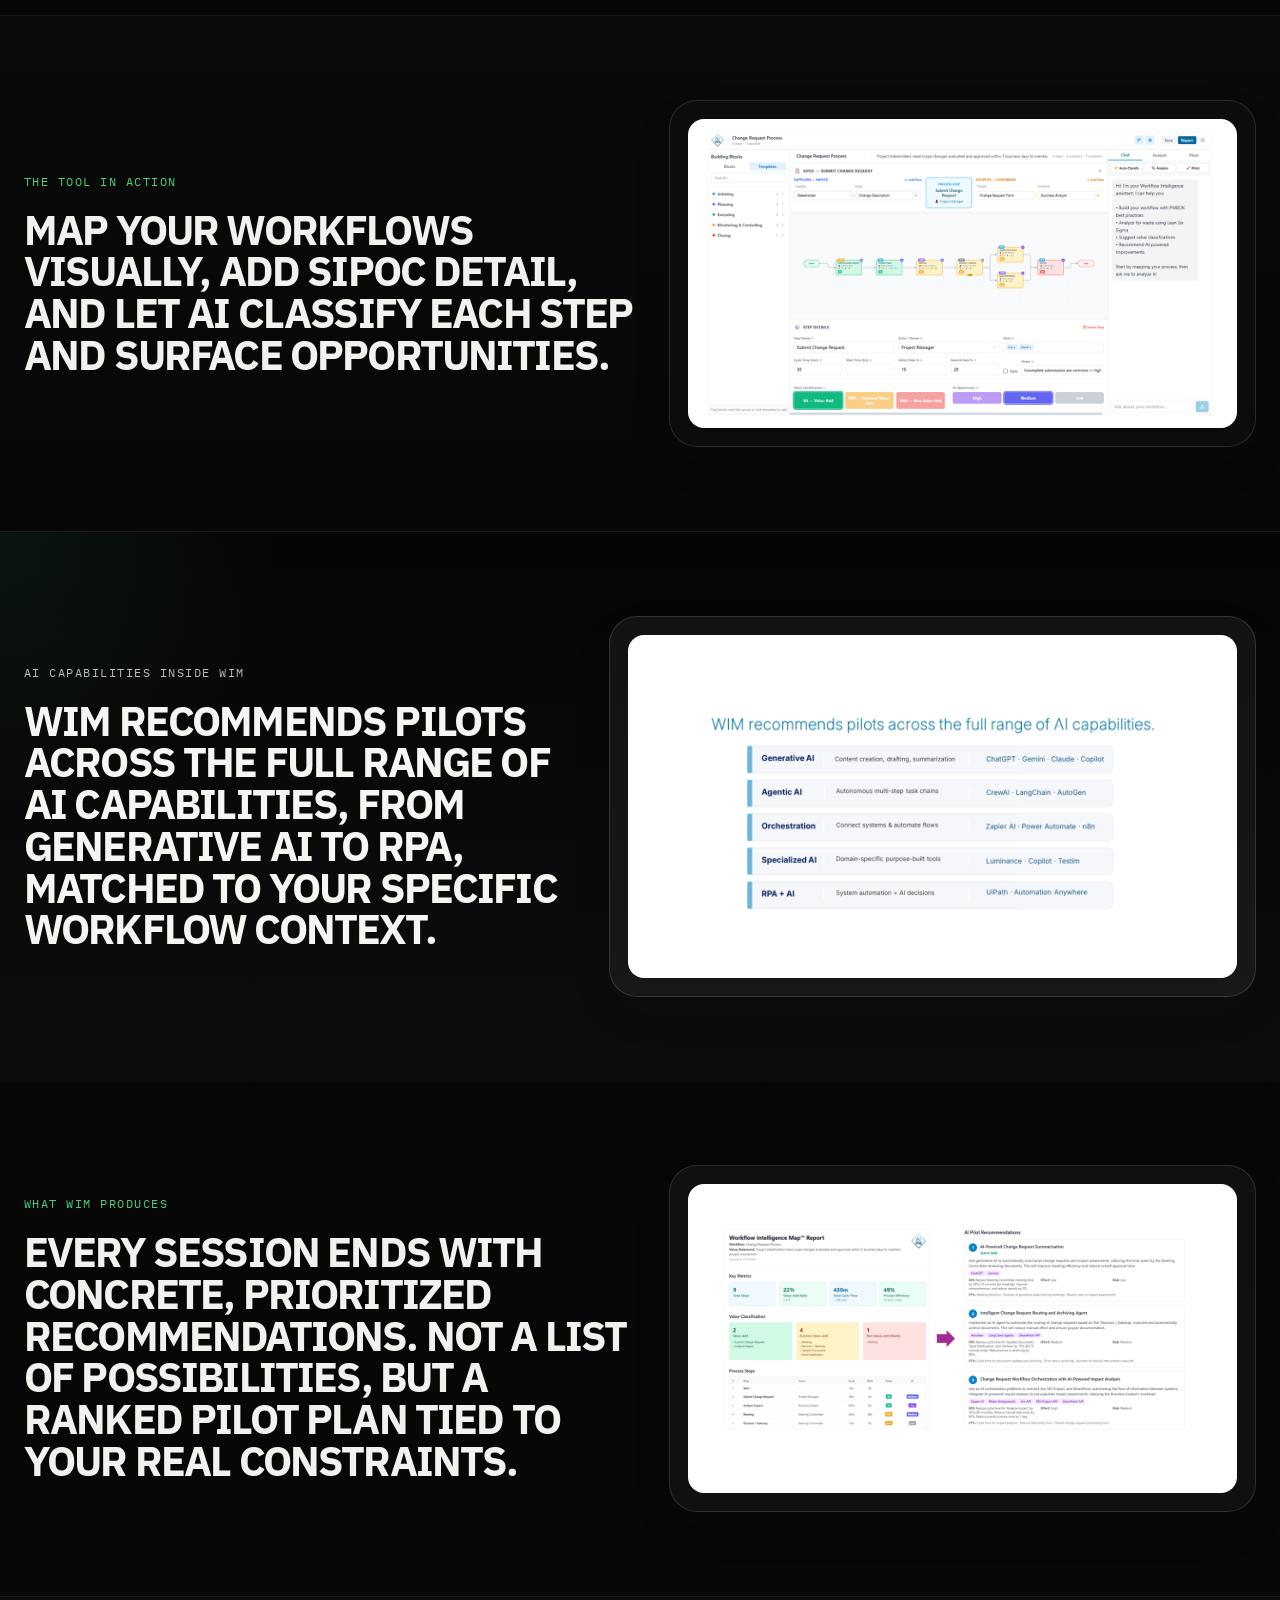
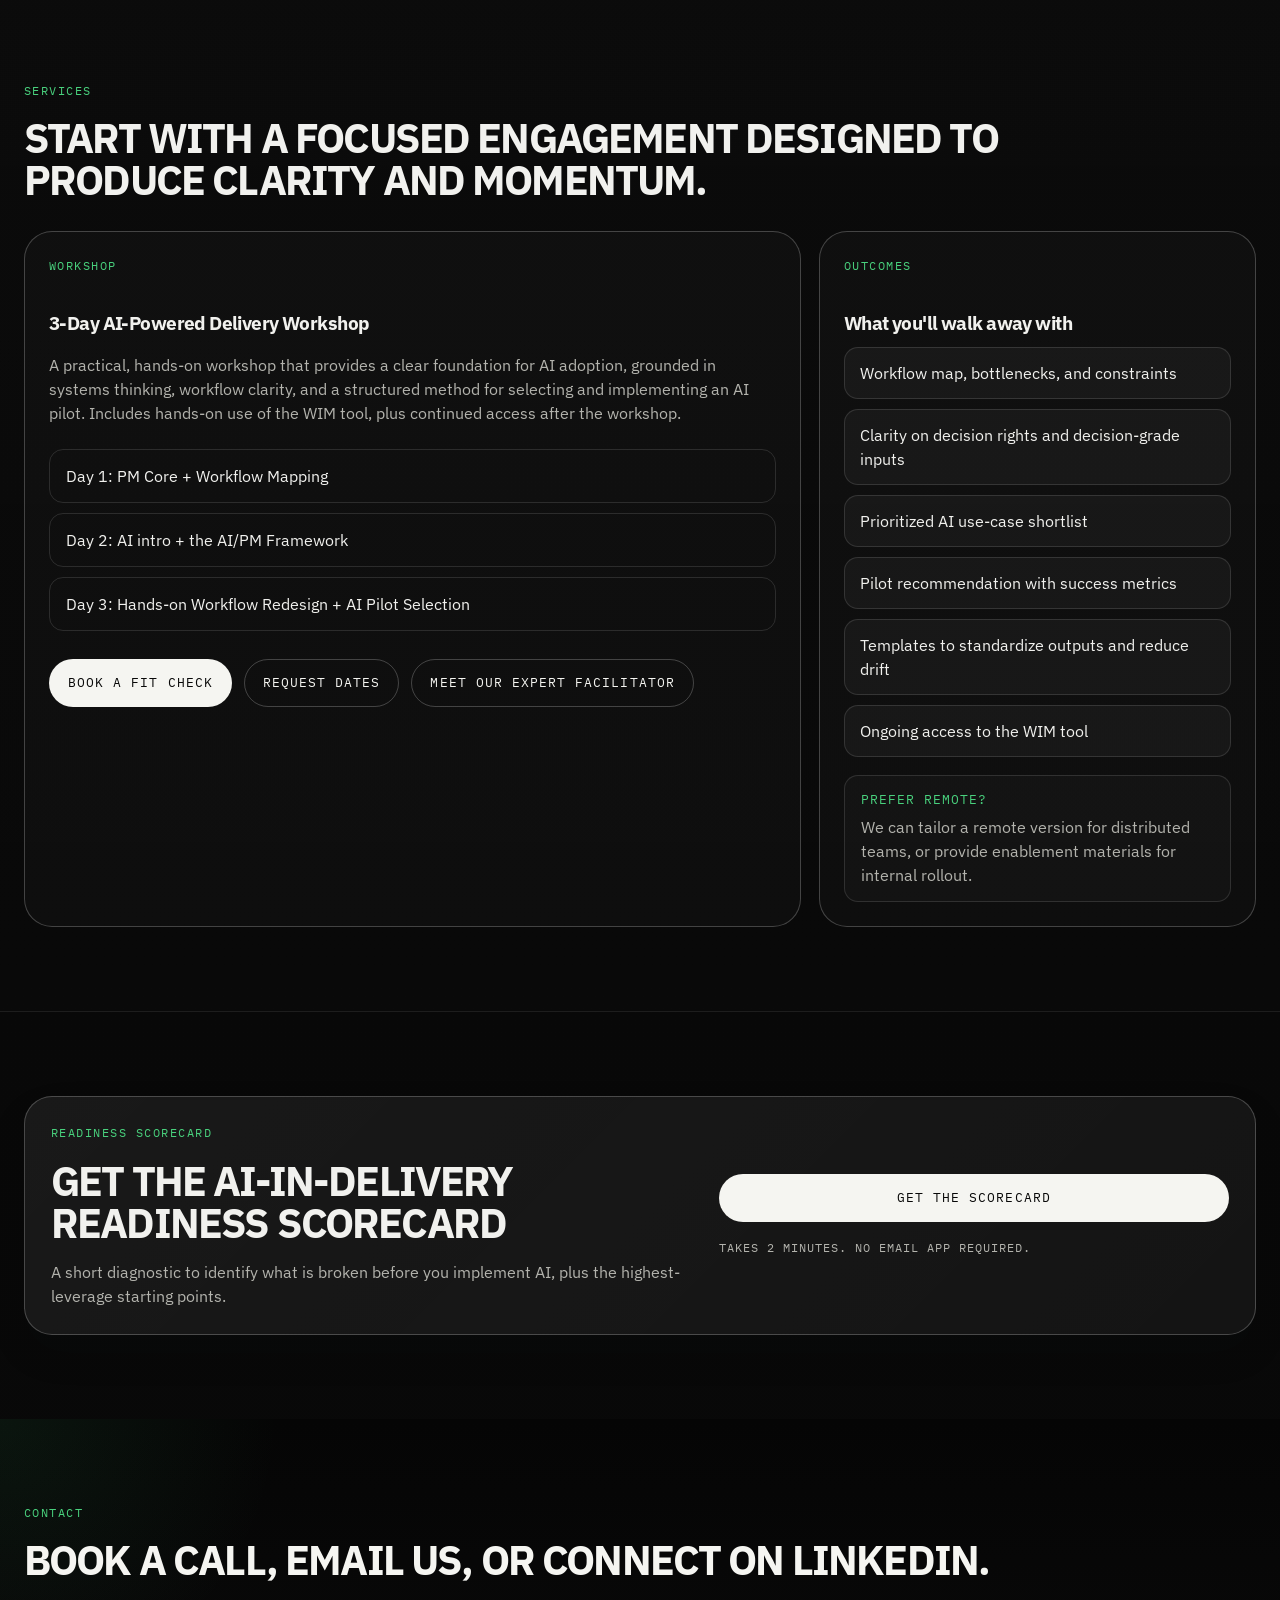
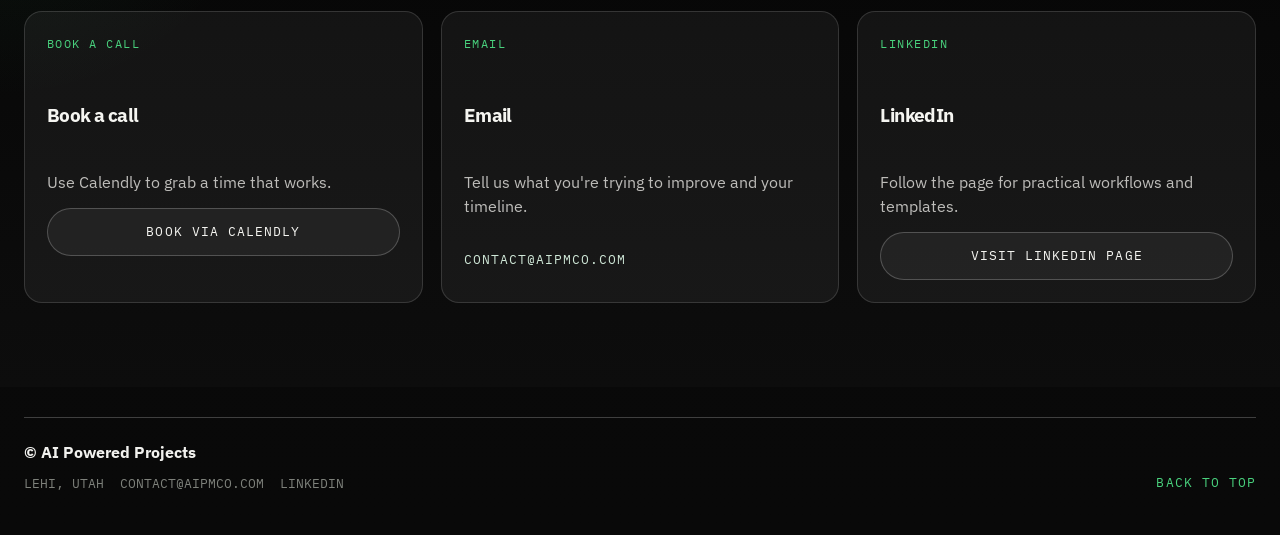
==== commit d192a945: "Clean up figure labels and fix green section headings" ====
--- a/index.html
+++ b/index.html
@@ -44,7 +44,6 @@
         <div class="container hero__inner">
           <div class="hero__copy reveal">
             <div class="hero__meta">
-              <span>Fig. 1</span>
               <span>Systems-first AI delivery</span>
             </div>
             <p class="eyebrow">Practical AI for smarter project delivery</p>
@@ -151,7 +150,6 @@
       <section class="section section--dark" id="wim">
         <div class="container story-block story-block--reverse">
           <div class="story-block__copy reveal">
-            <div class="story-block__meta">Fig. 2</div>
             <p class="eyebrow">Workflow Intelligence Map (WIM)</p>
             <h2>Our purpose-built tool combines three proven methodologies to give your team a structured, AI-powered path from workflow chaos to measurable improvement.</h2>
           </div>
--- a/styles.css
+++ b/styles.css
@@ -342,7 +342,7 @@
 }
 
 .hero-panel__label {
-  color: var(--ink-faint);
+  color: var(--accent);
   margin-bottom: 16px;
 }
 
@@ -457,6 +457,13 @@
 .cta p,
 .section--dark p {
   margin: 16px 0 0;
+}
+
+.section__head .eyebrow,
+.story-block__copy .eyebrow,
+.cta__copy .eyebrow,
+.hero__copy .eyebrow {
+  color: var(--accent);
 }
 
 .section__head .eyebrow,
@@ -531,7 +538,7 @@
 .framework-card__label,
 .service-card__label,
 .contact-card__label {
-  color: var(--ink-faint);
+  color: var(--accent);
   margin-bottom: 34px;
 }
 
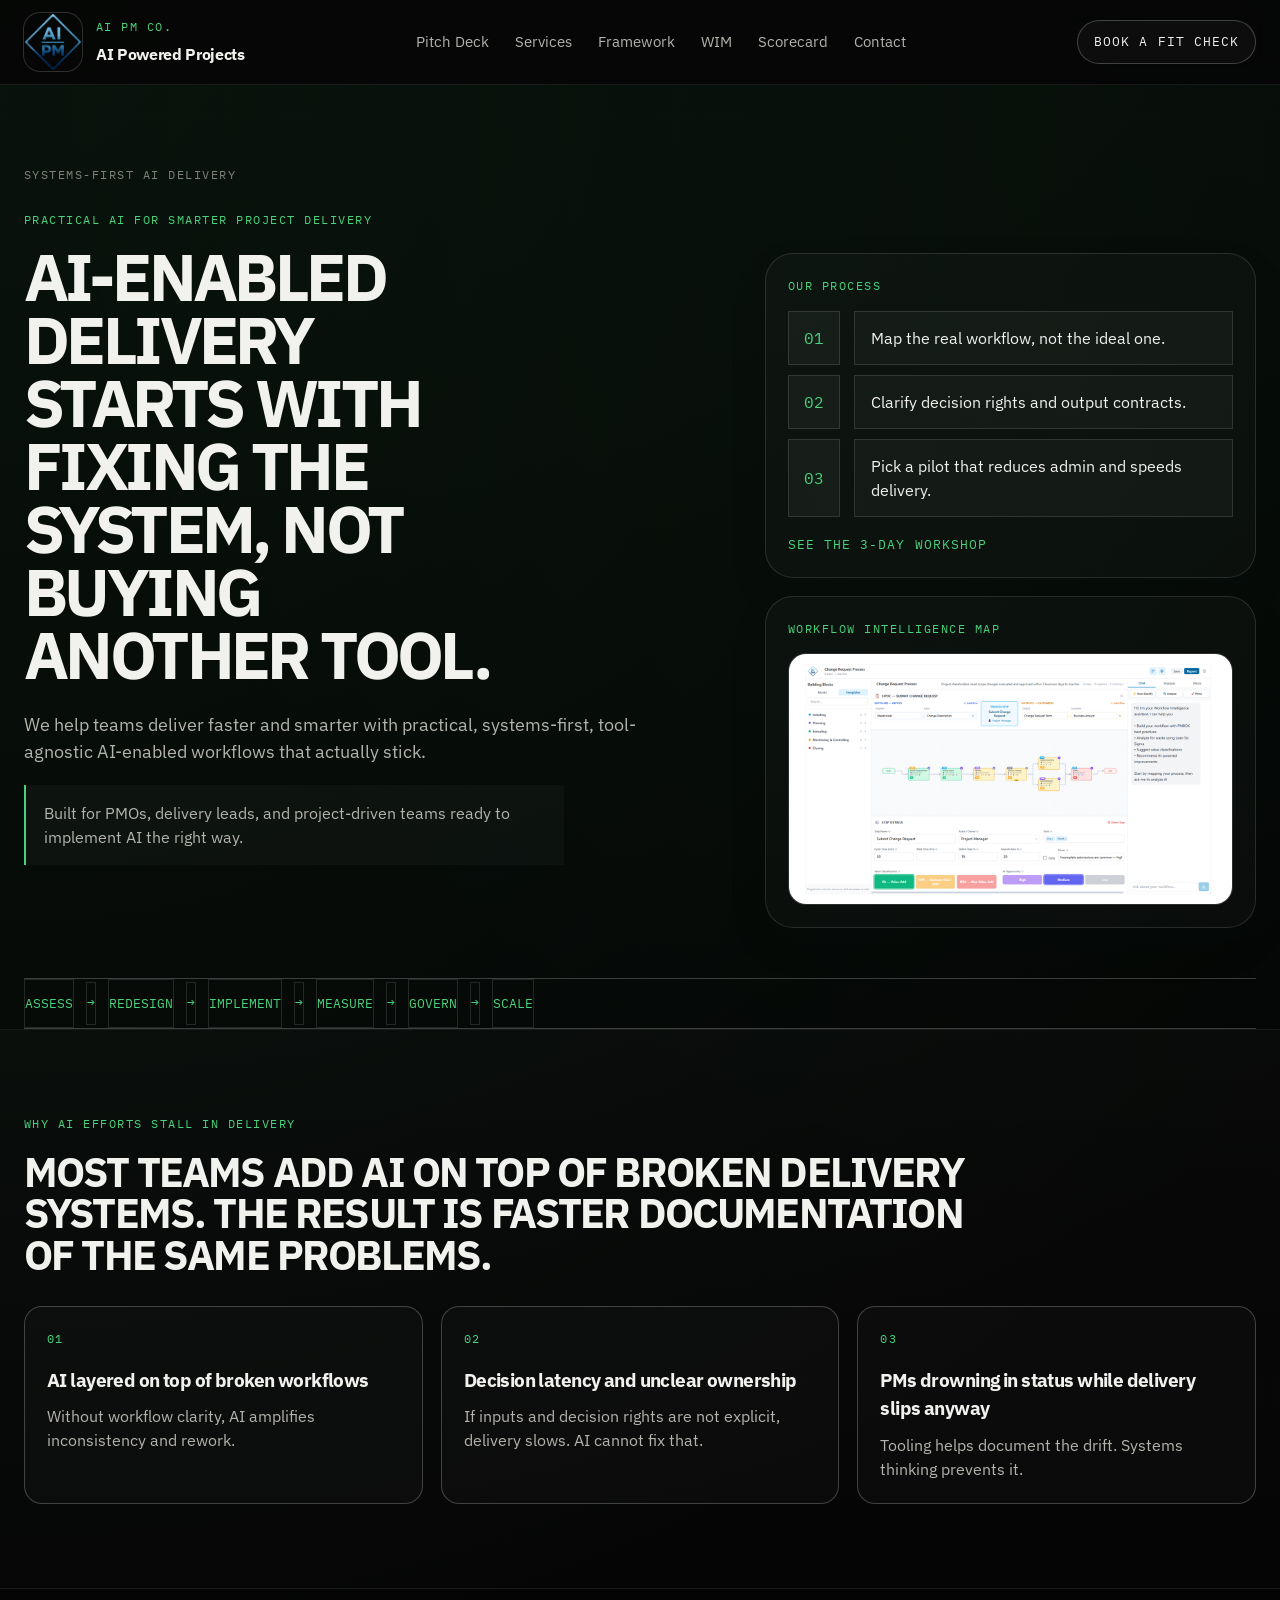
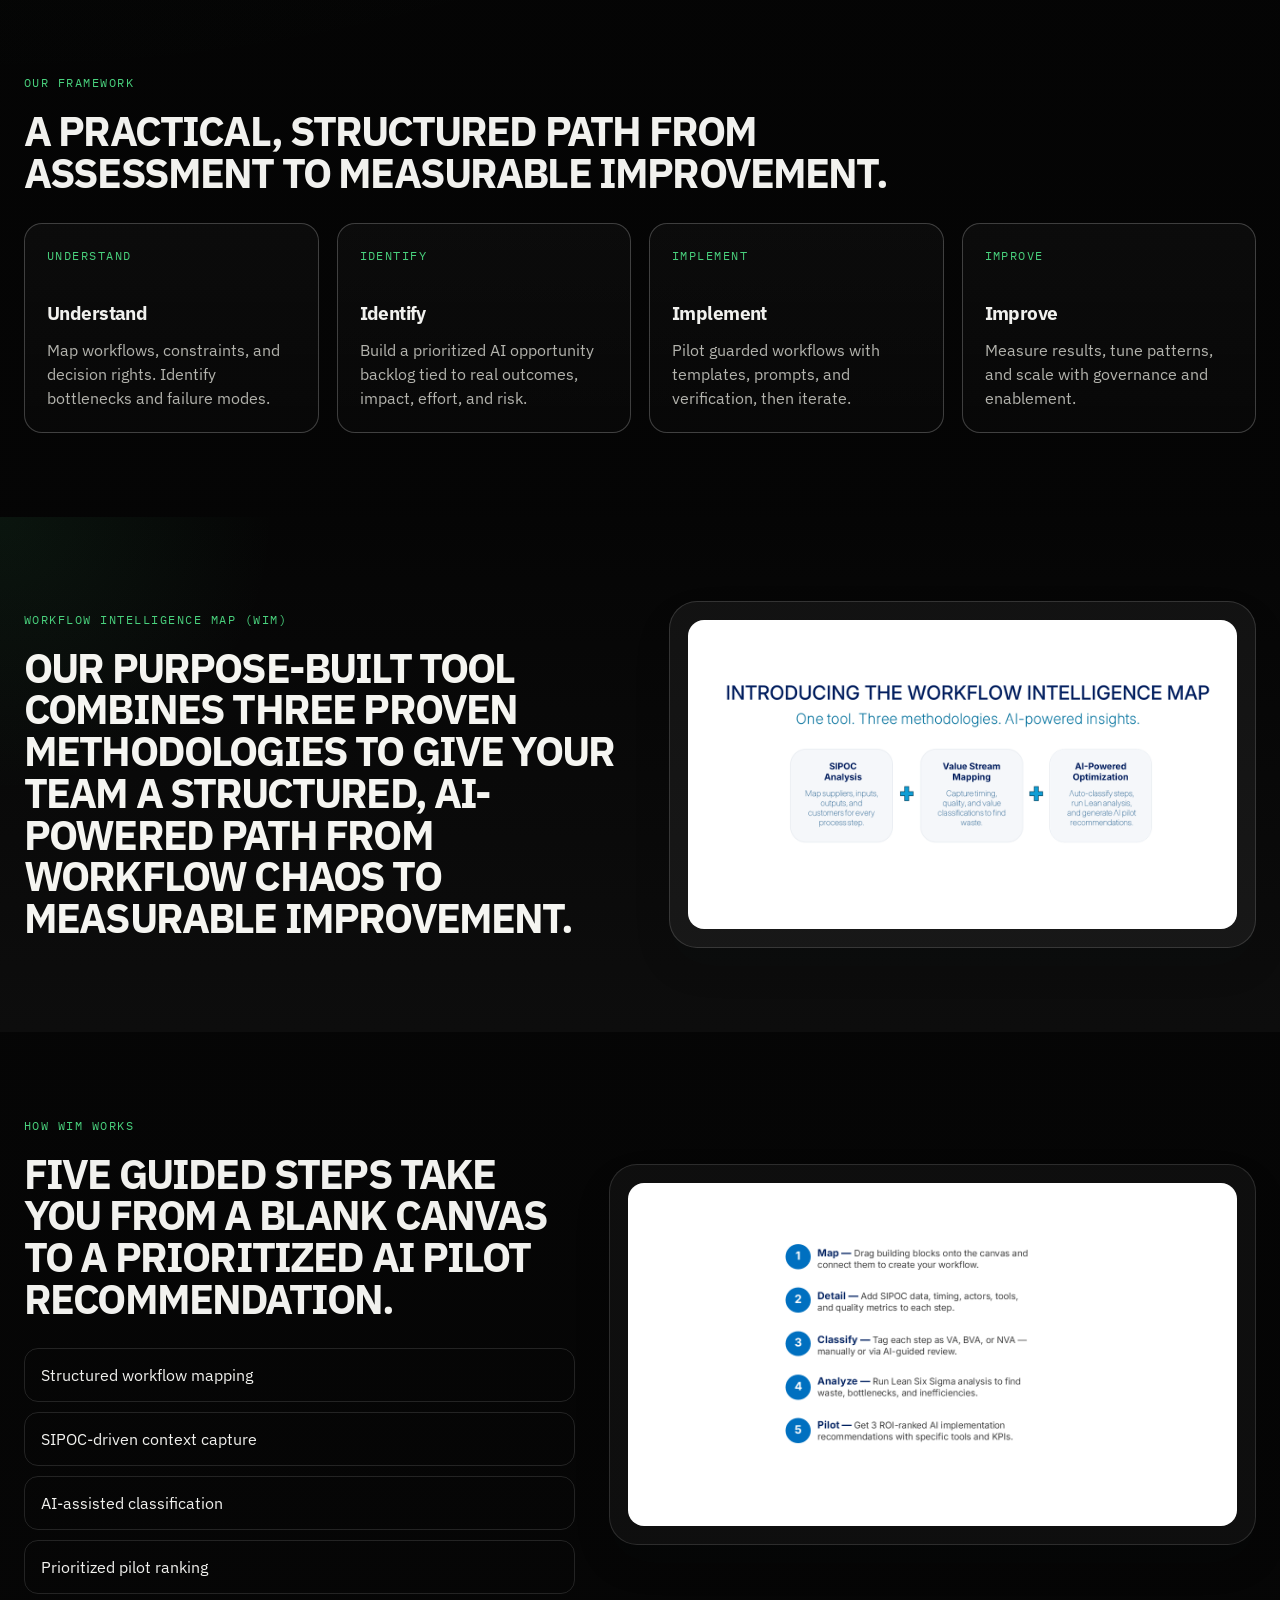
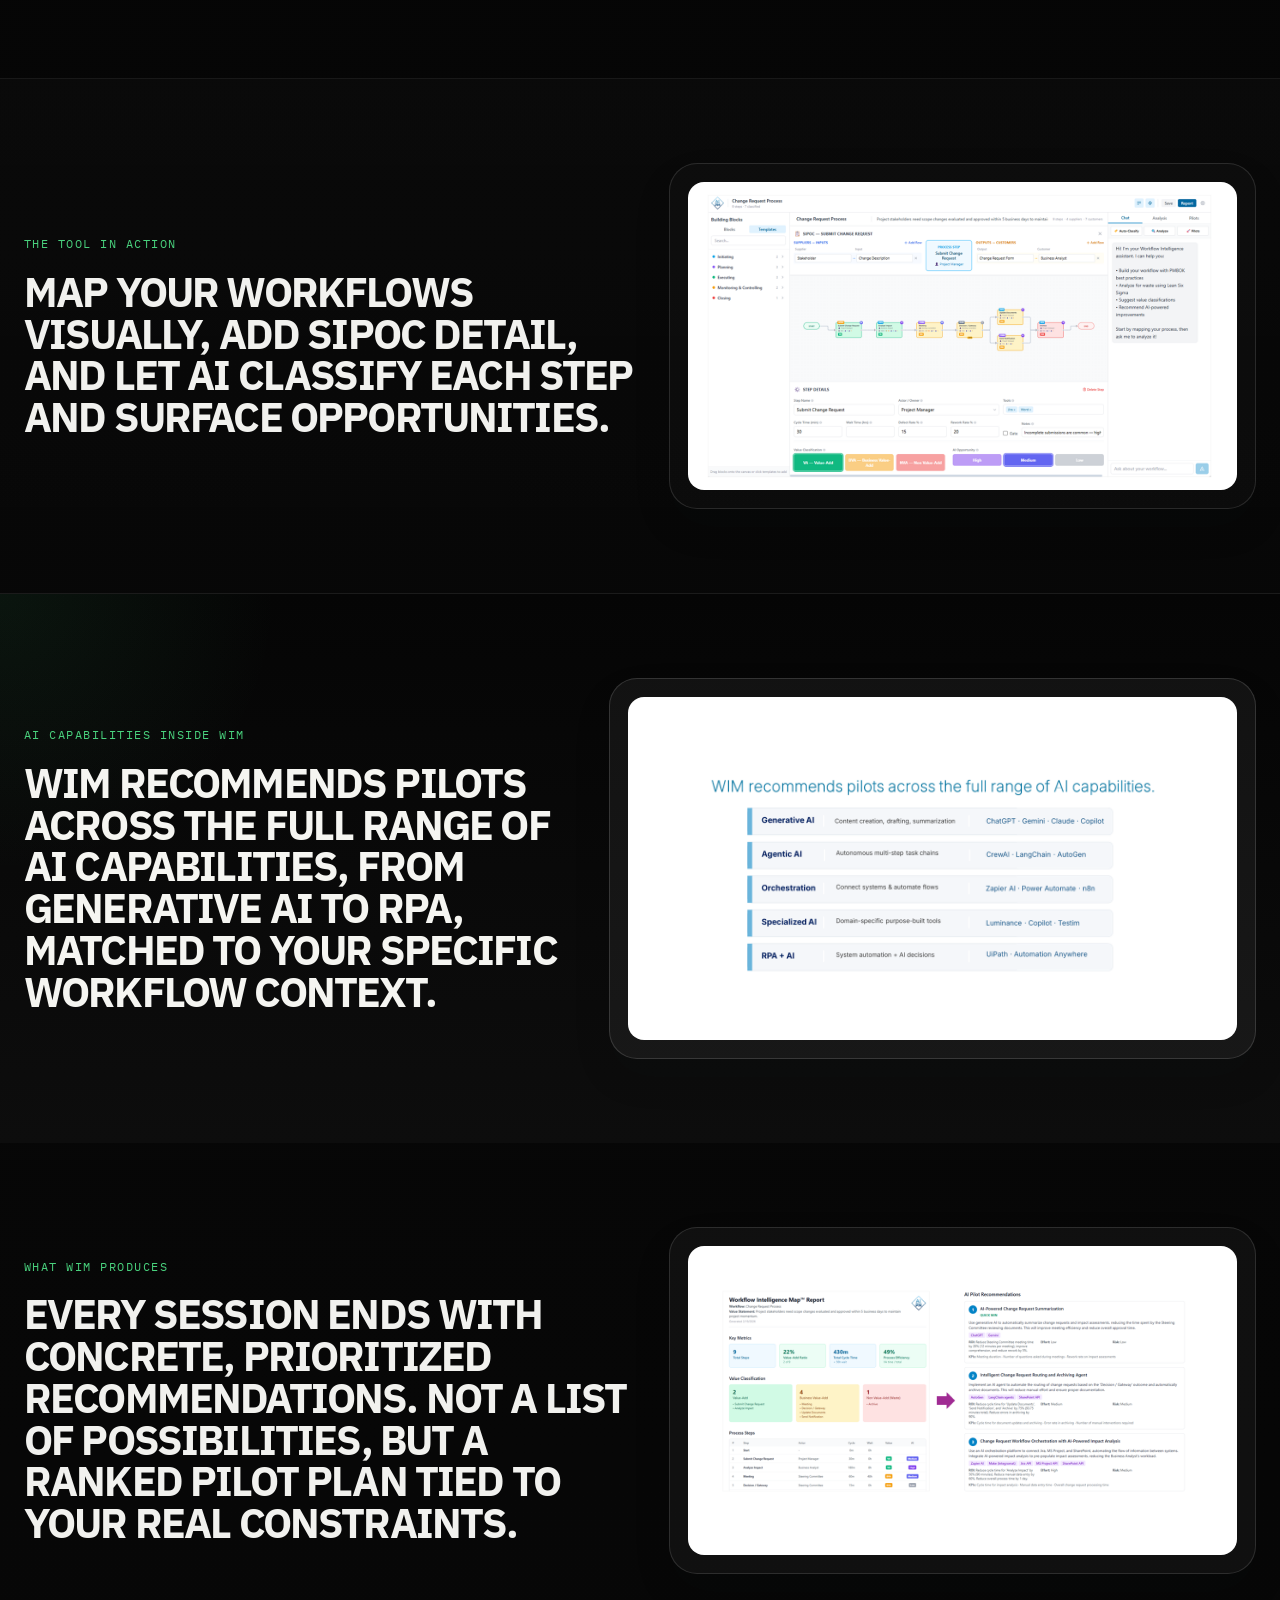
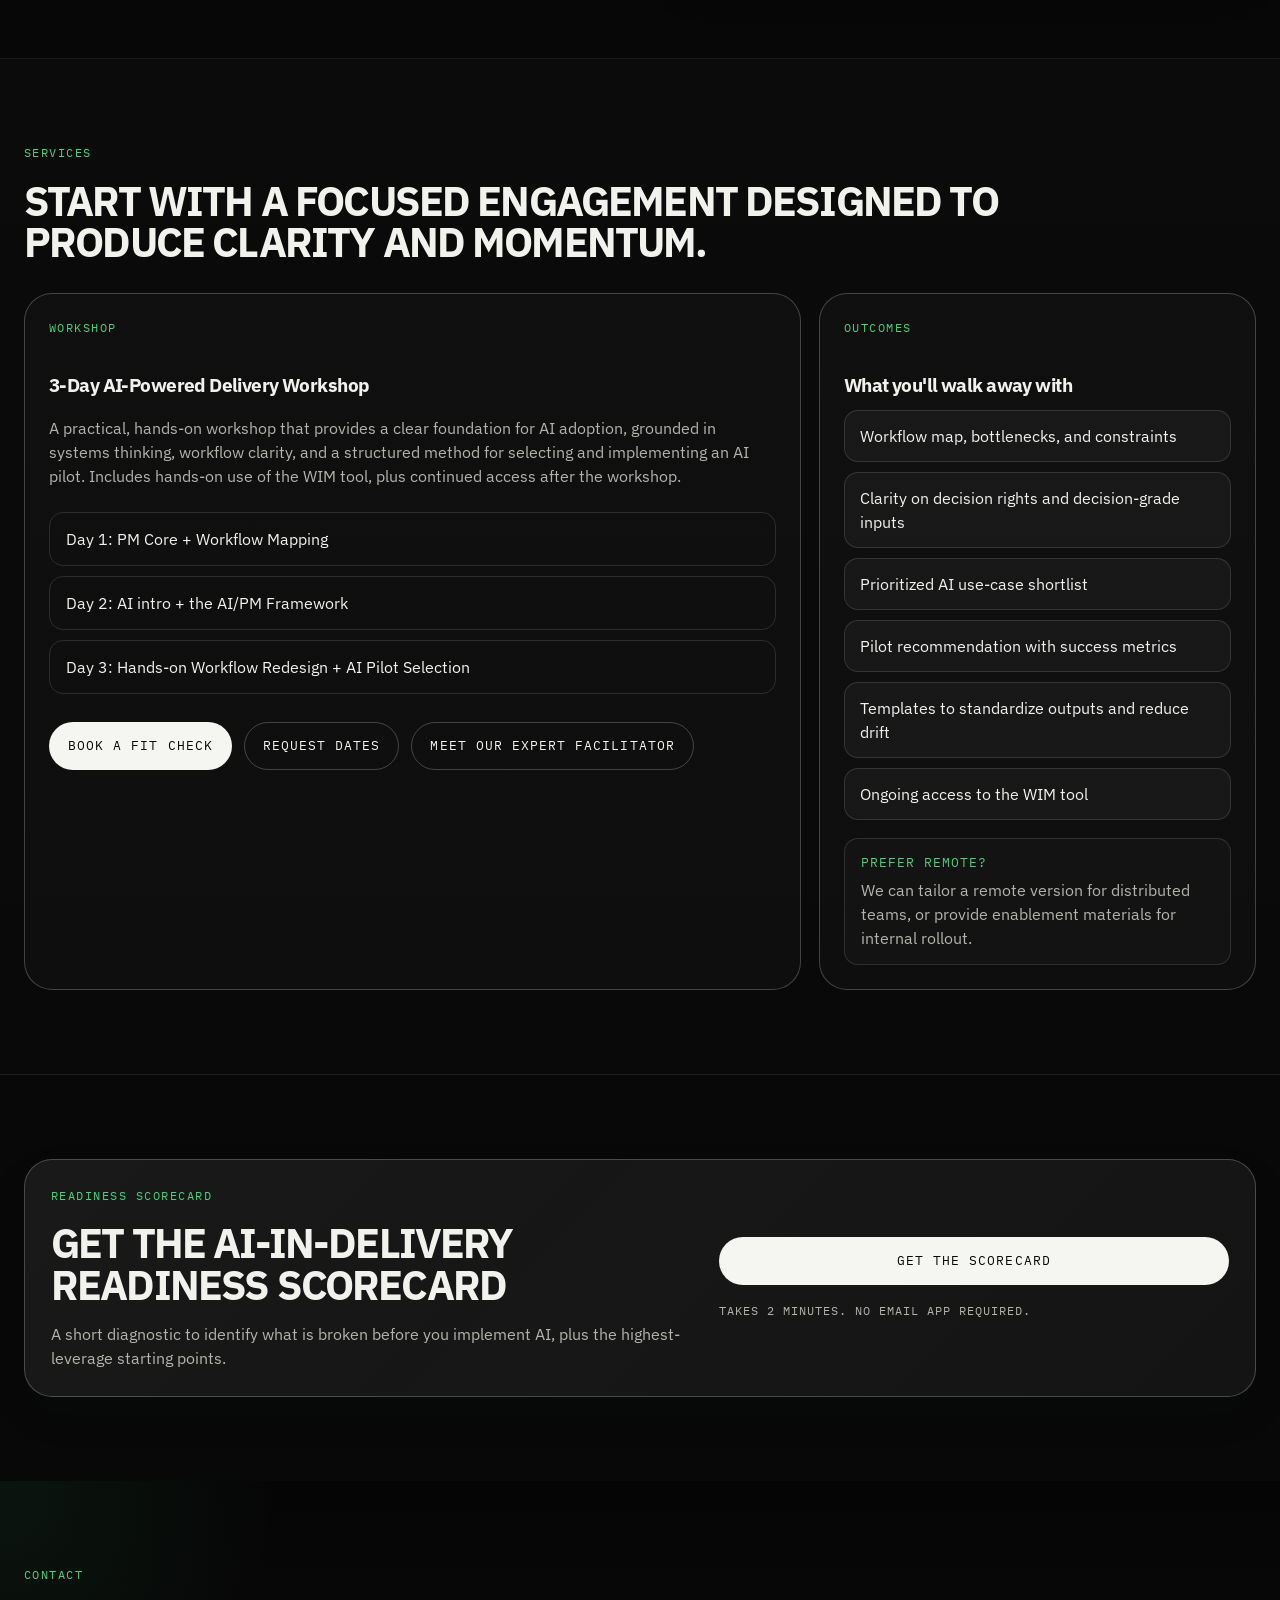
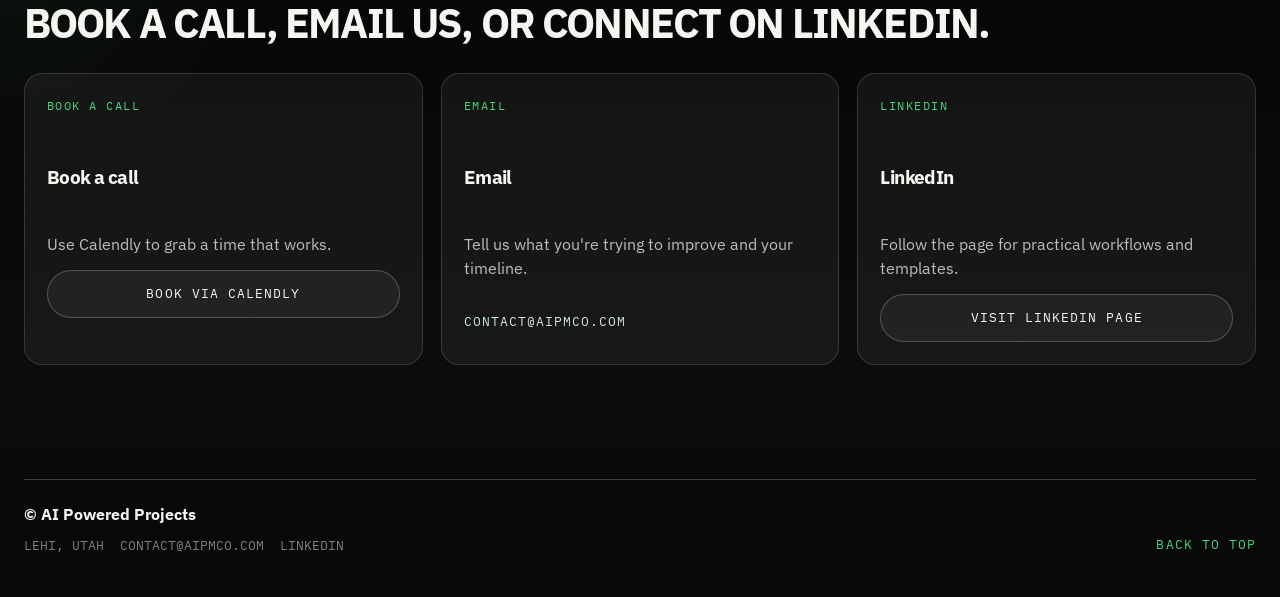
==== commit 86695f34: "Refine process flow and align hero rail" ====
--- a/index.html
+++ b/index.html
@@ -80,10 +80,15 @@
       <section class="proof-band reveal">
         <div class="container proof-band__inner">
           <span>Assess</span>
+          <span class="proof-band__arrow" aria-hidden="true">→</span>
           <span>Redesign</span>
+          <span class="proof-band__arrow" aria-hidden="true">→</span>
           <span>Implement</span>
+          <span class="proof-band__arrow" aria-hidden="true">→</span>
           <span>Measure</span>
+          <span class="proof-band__arrow" aria-hidden="true">→</span>
           <span>Govern</span>
+          <span class="proof-band__arrow" aria-hidden="true">→</span>
           <span>Scale</span>
         </div>
       </section>
--- a/styles.css
+++ b/styles.css
@@ -331,6 +331,7 @@
 .hero__rail {
   display: grid;
   gap: 18px;
+  margin-top: 116px;
 }
 
 .hero-panel {
@@ -394,24 +395,25 @@
 
 .proof-band__inner {
   display: grid;
-  grid-template-columns: repeat(6, minmax(0, 1fr));
-  gap: 0;
+  grid-template-columns: repeat(11, max-content);
+  align-items: center;
+  justify-content: start;
+  gap: 0 12px;
   border-top: 1px solid var(--line-strong);
   border-bottom: 1px solid var(--line-strong);
 }
 
 .proof-band__inner span {
-  padding: 14px 10px;
-  text-align: center;
+  padding: 14px 0;
   font-family: "IBM Plex Mono", Consolas, monospace;
   font-size: 0.8rem;
   text-transform: uppercase;
   color: var(--accent);
-  border-left: 1px solid var(--line);
-}
-
-.proof-band__inner span:first-child {
-  border-left: 0;
+}
+
+.proof-band__arrow {
+  font-size: 1rem;
+  line-height: 1;
 }
 
 .section {
@@ -694,6 +696,12 @@
   color: rgba(255, 253, 249, 0.72);
 }
 
+.section--dark .story-block__copy > .eyebrow,
+.section--dark .section__head > .eyebrow,
+.section--dark .cta__copy > .eyebrow {
+  color: var(--accent);
+}
+
 .footer {
   padding: 30px 0 42px;
 }
@@ -775,6 +783,10 @@
     justify-self: start;
   }
 
+  .hero__rail {
+    margin-top: 0;
+  }
+
   .framework-grid {
     grid-template-columns: repeat(2, minmax(0, 1fr));
   }
@@ -806,9 +818,14 @@
     padding-top: 0;
   }
 
-  .signal-strip,
+  .signal-strip {
+    grid-template-columns: repeat(2, minmax(0, 1fr));
+  }
+
   .proof-band__inner {
-    grid-template-columns: repeat(2, minmax(0, 1fr));
+    grid-template-columns: repeat(5, max-content);
+    overflow-x: auto;
+    padding-bottom: 2px;
   }
 
   .framework-grid {
@@ -848,9 +865,14 @@
     width: 100%;
   }
 
-  .proof-band__inner,
   .signal-strip {
     grid-template-columns: 1fr;
+  }
+
+  .proof-band__inner {
+    display: flex;
+    flex-wrap: wrap;
+    gap: 8px;
   }
 
   .footer__inner {
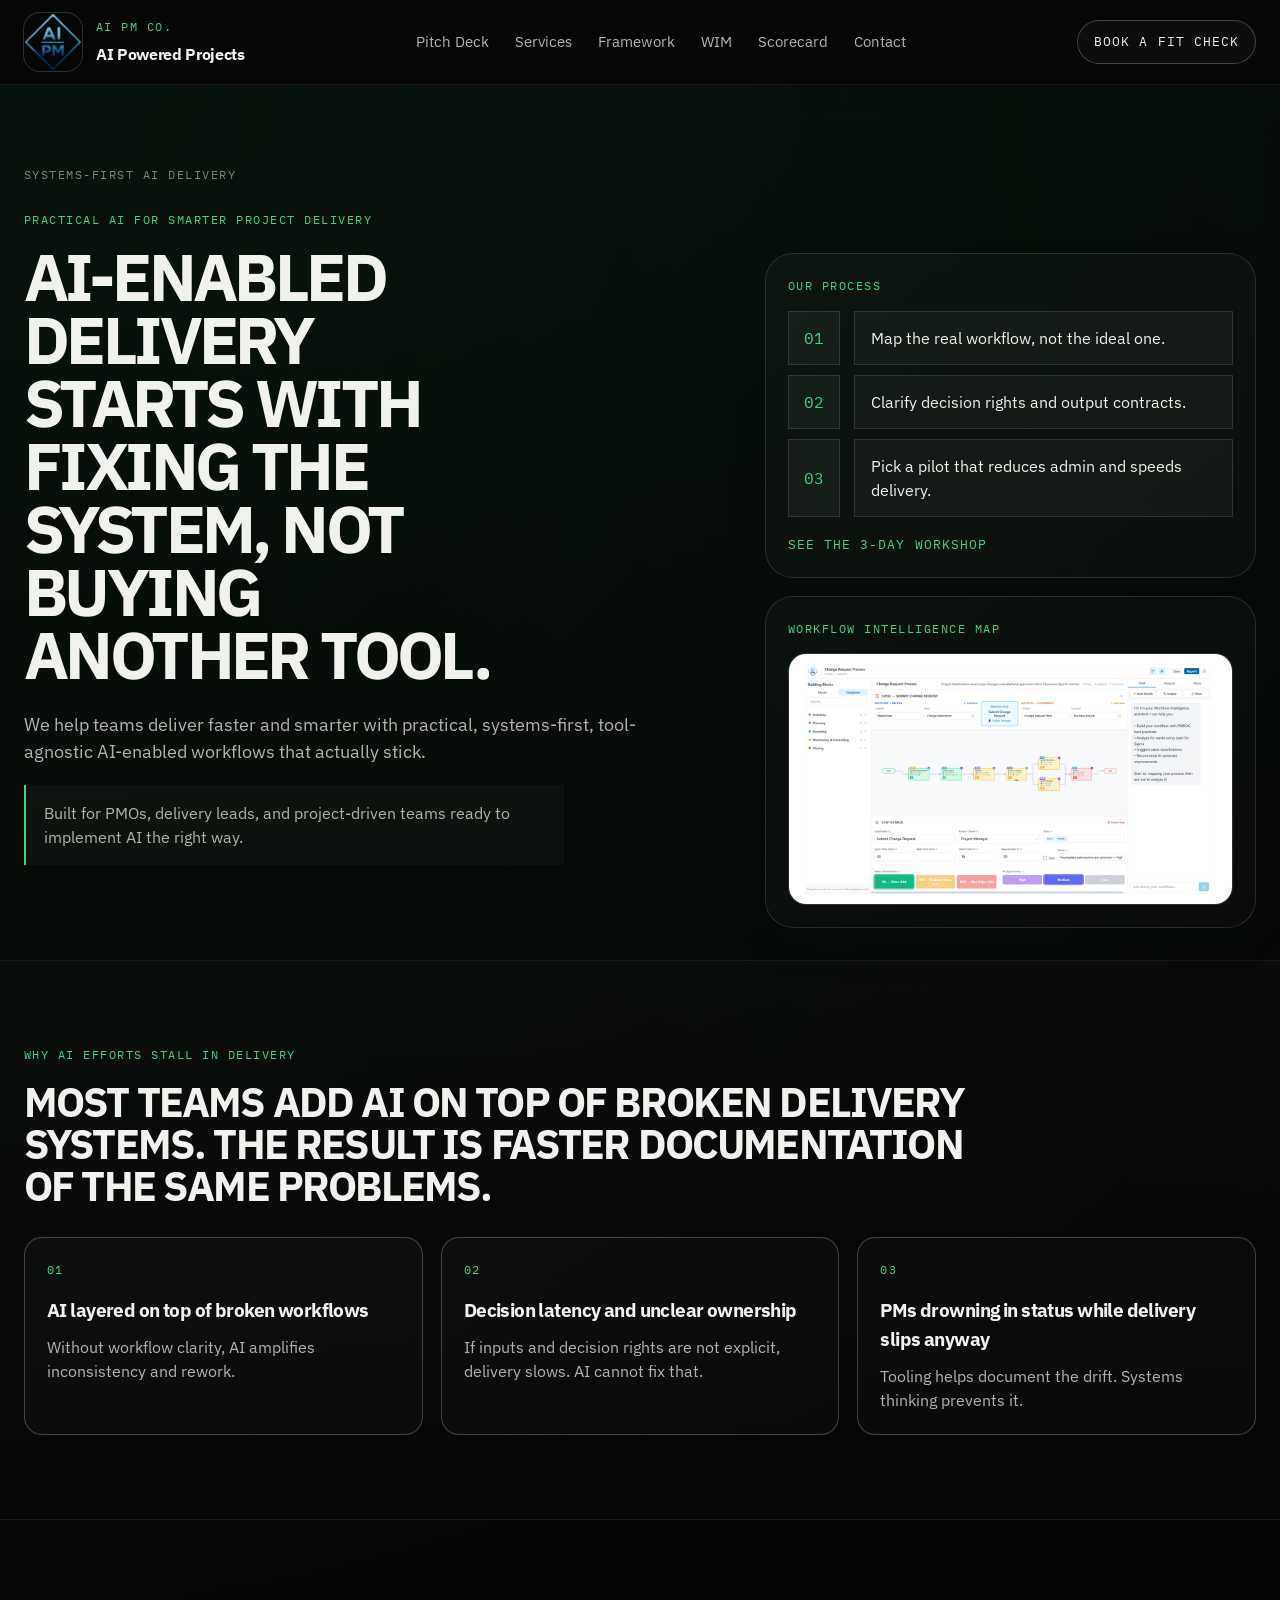
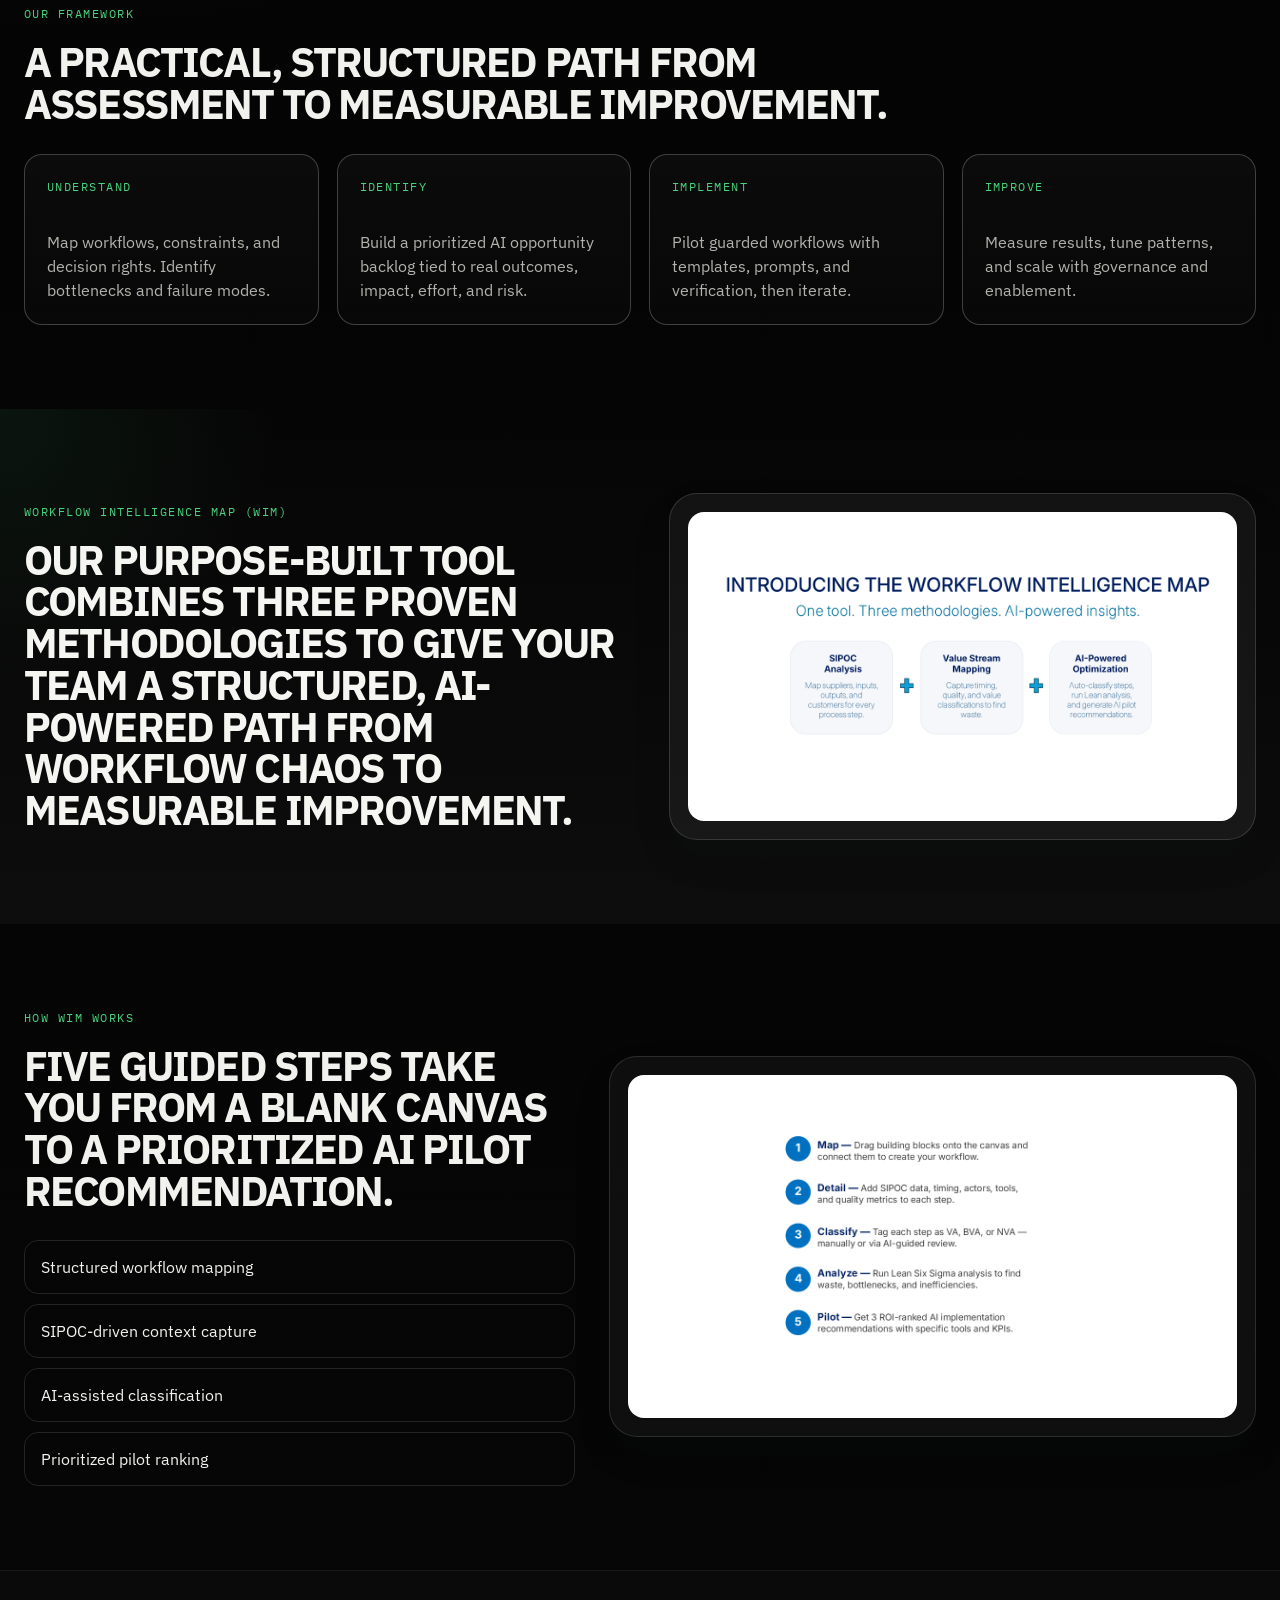
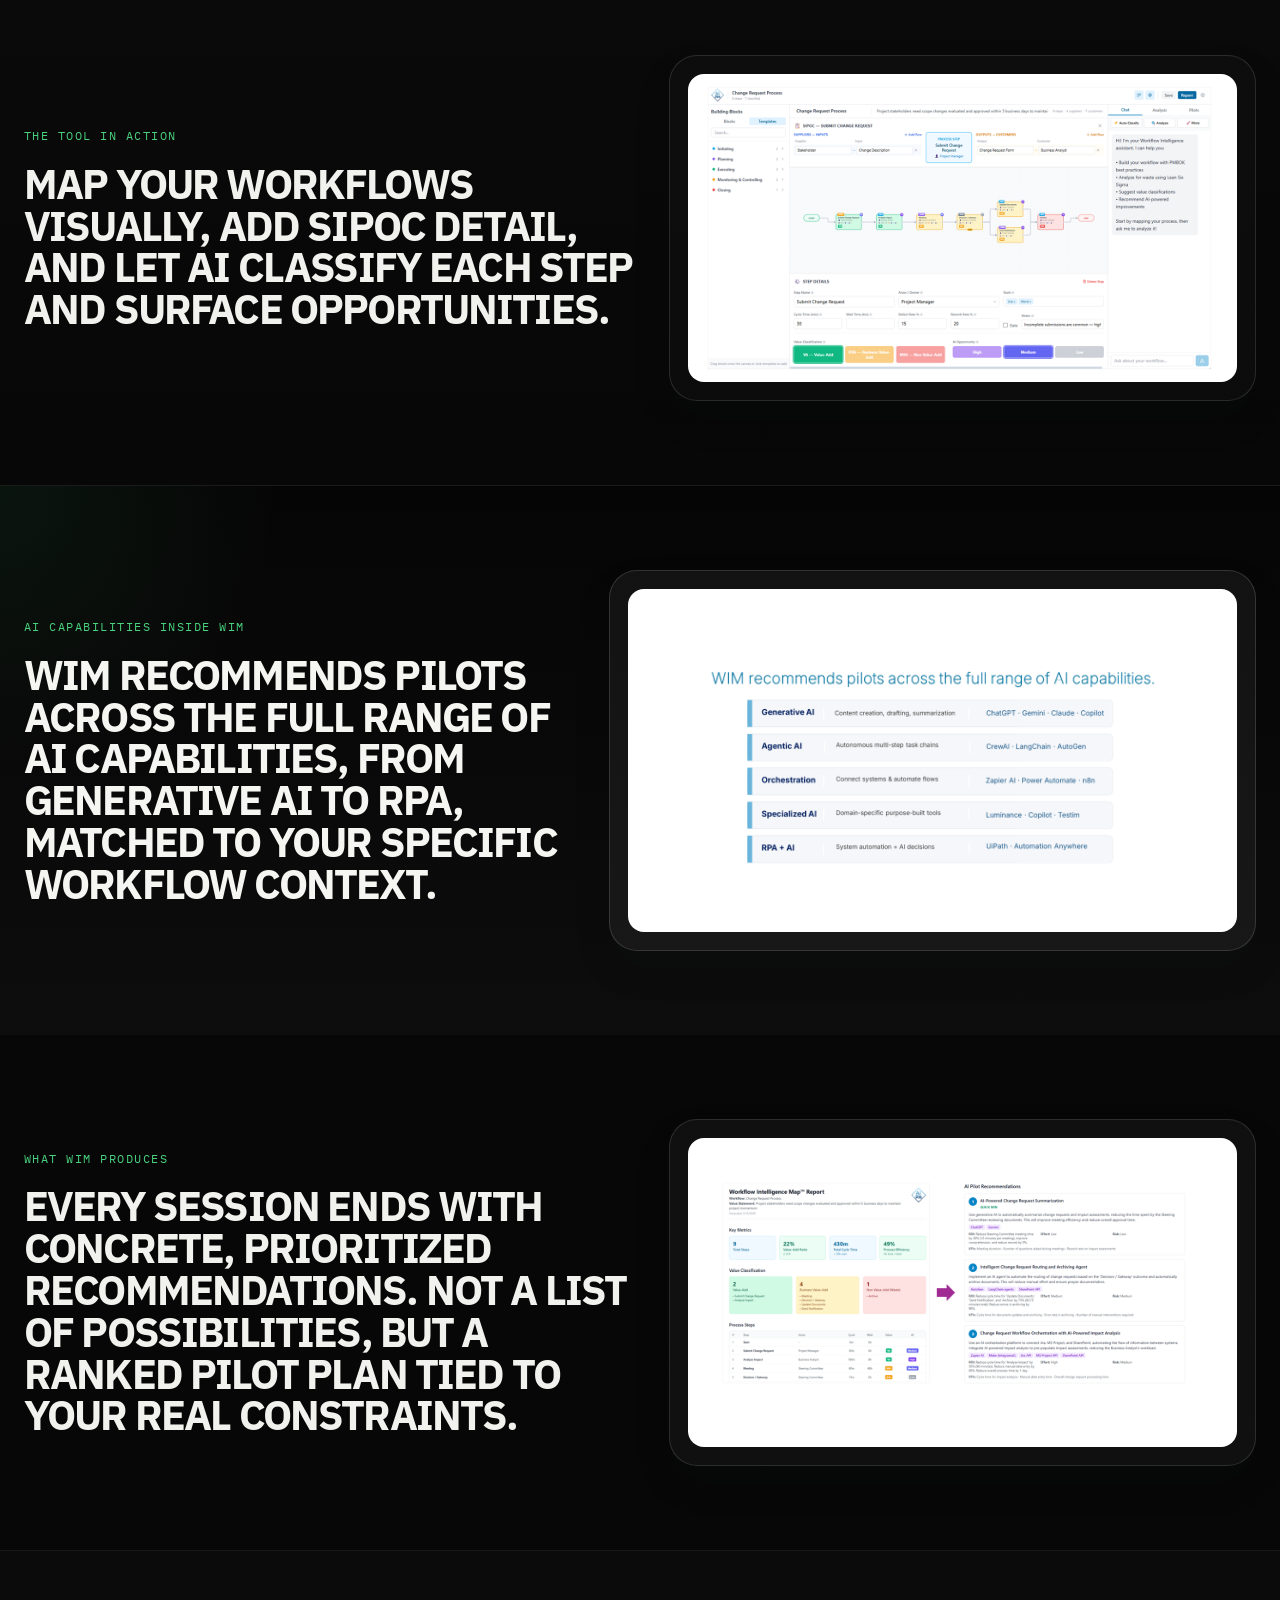
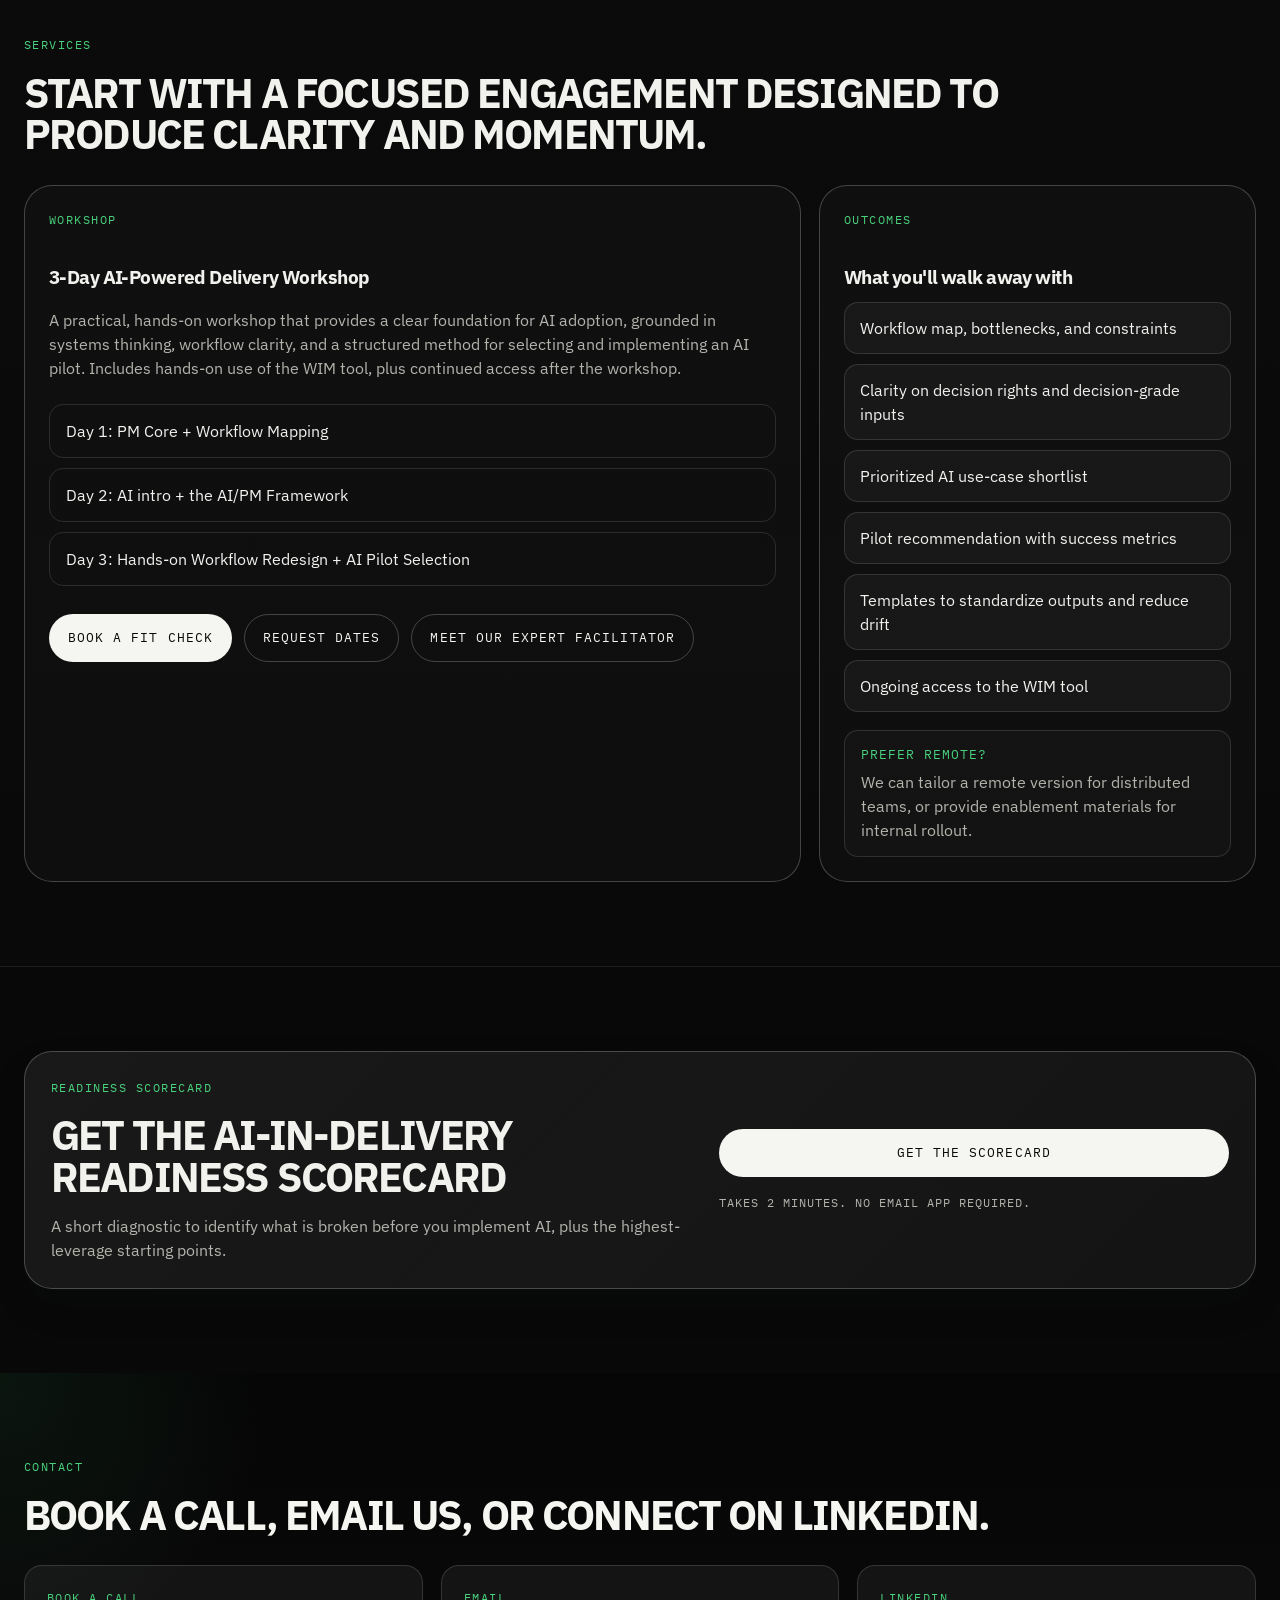
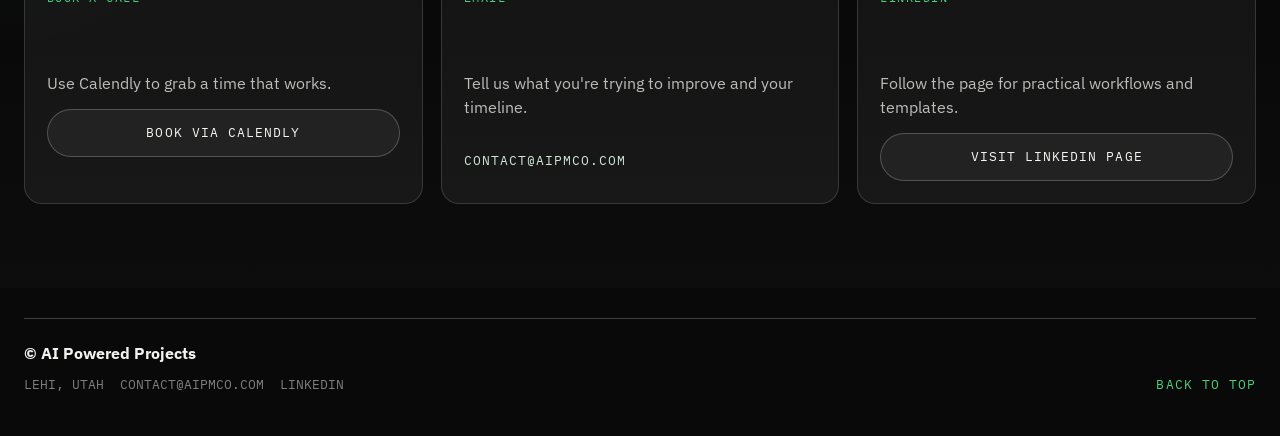
==== commit 55117622: "Remove process strip and duplicate card titles" ====
--- a/index.html
+++ b/index.html
@@ -77,22 +77,6 @@
         </div>
       </section>
 
-      <section class="proof-band reveal">
-        <div class="container proof-band__inner">
-          <span>Assess</span>
-          <span class="proof-band__arrow" aria-hidden="true">→</span>
-          <span>Redesign</span>
-          <span class="proof-band__arrow" aria-hidden="true">→</span>
-          <span>Implement</span>
-          <span class="proof-band__arrow" aria-hidden="true">→</span>
-          <span>Measure</span>
-          <span class="proof-band__arrow" aria-hidden="true">→</span>
-          <span>Govern</span>
-          <span class="proof-band__arrow" aria-hidden="true">→</span>
-          <span>Scale</span>
-        </div>
-      </section>
-
       <section class="section section--contrast" id="problem">
         <div class="container">
           <div class="section__head reveal">
@@ -130,22 +114,18 @@
           <div class="framework-grid reveal">
             <article class="framework-card">
               <div class="framework-card__label">Understand</div>
-              <h3>Understand</h3>
               <p>Map workflows, constraints, and decision rights. Identify bottlenecks and failure modes.</p>
             </article>
             <article class="framework-card">
               <div class="framework-card__label">Identify</div>
-              <h3>Identify</h3>
               <p>Build a prioritized AI opportunity backlog tied to real outcomes, impact, effort, and risk.</p>
             </article>
             <article class="framework-card">
               <div class="framework-card__label">Implement</div>
-              <h3>Implement</h3>
               <p>Pilot guarded workflows with templates, prompts, and verification, then iterate.</p>
             </article>
             <article class="framework-card">
               <div class="framework-card__label">Improve</div>
-              <h3>Improve</h3>
               <p>Measure results, tune patterns, and scale with governance and enablement.</p>
             </article>
           </div>
@@ -309,19 +289,16 @@
           <div class="contact-grid reveal">
             <article class="contact-card">
               <div class="contact-card__label">Book a call</div>
-              <h3>Book a call</h3>
               <p>Use Calendly to grab a time that works.</p>
               <a class="btn btn--ghost" href="https://calendly.com/aipmco" target="_blank" rel="noopener">Book via Calendly</a>
             </article>
             <article class="contact-card">
               <div class="contact-card__label">Email</div>
-              <h3>Email</h3>
               <p>Tell us what you're trying to improve and your timeline.</p>
               <a class="textlink textlink--light" href="mailto:contact@aipmco.com">contact@aipmco.com</a>
             </article>
             <article class="contact-card">
               <div class="contact-card__label">LinkedIn</div>
-              <h3>LinkedIn</h3>
               <p>Follow the page for practical workflows and templates.</p>
               <a
                 class="btn btn--ghost"
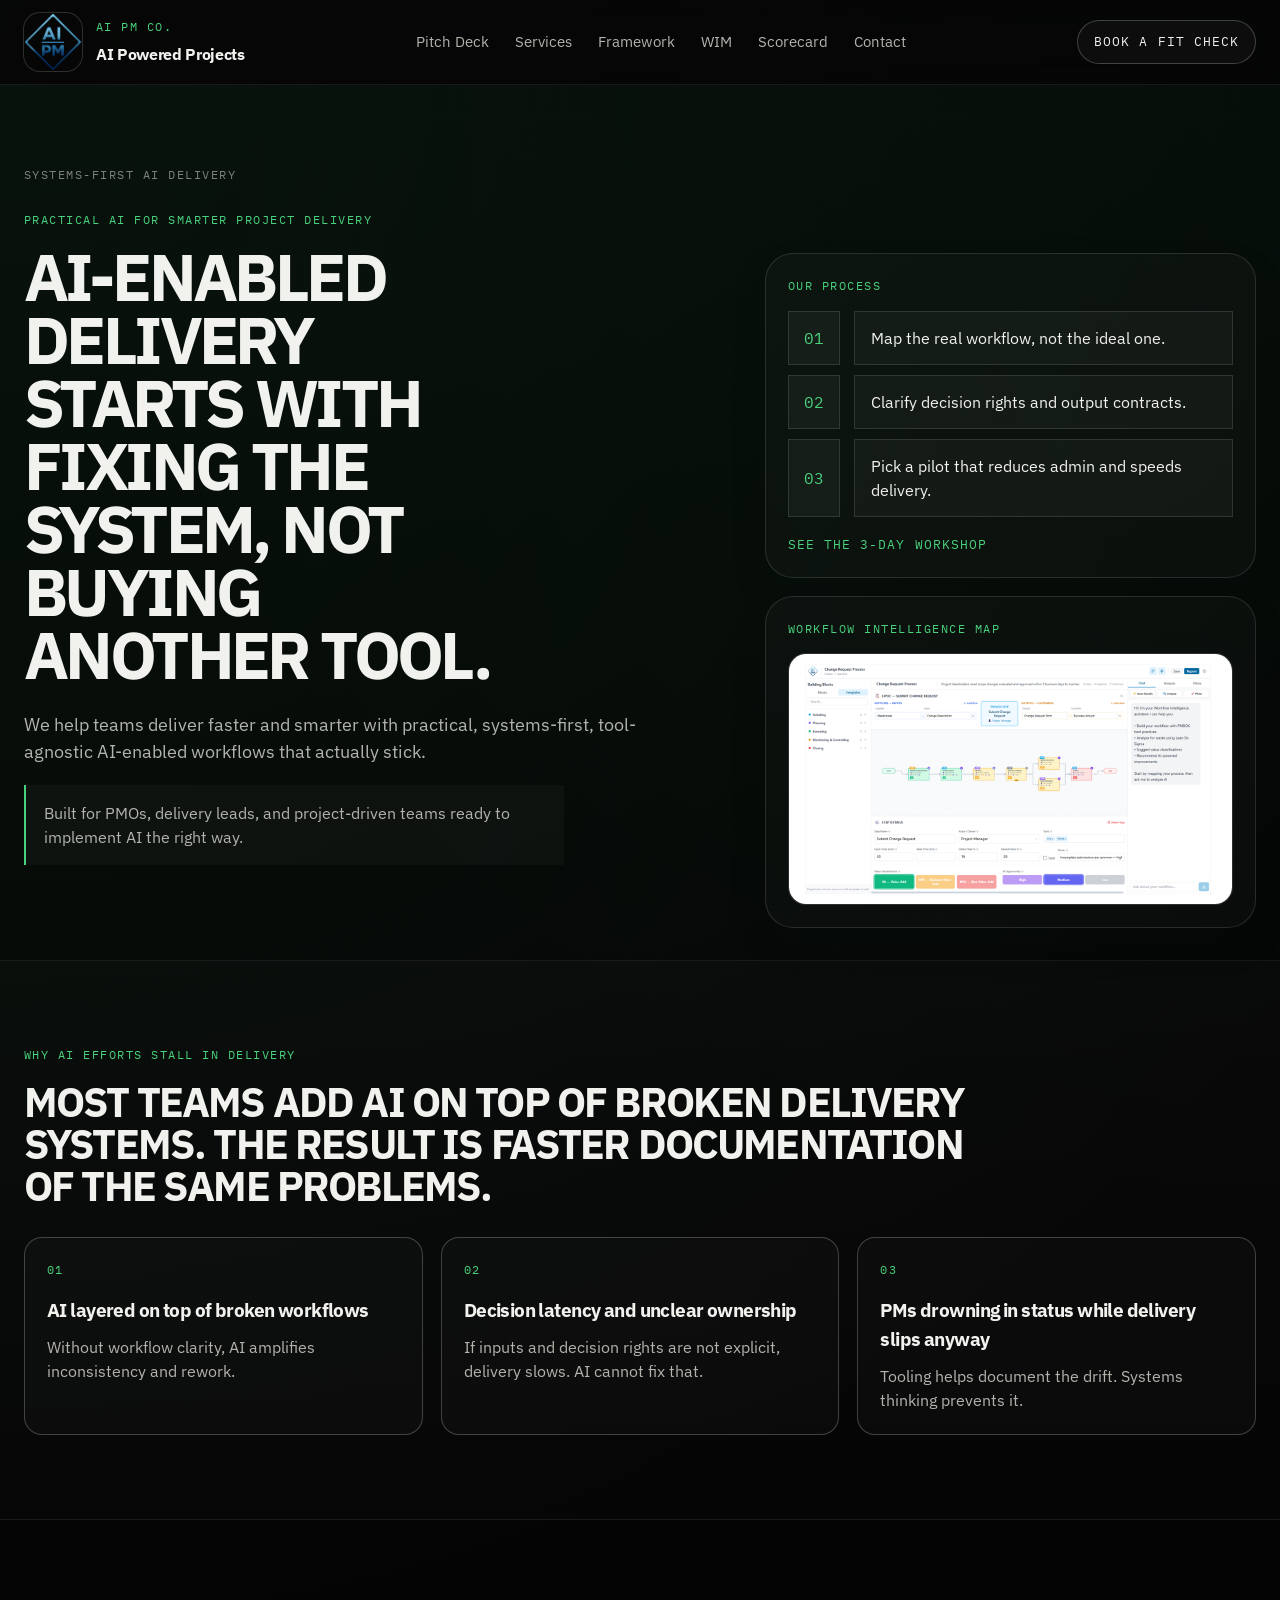
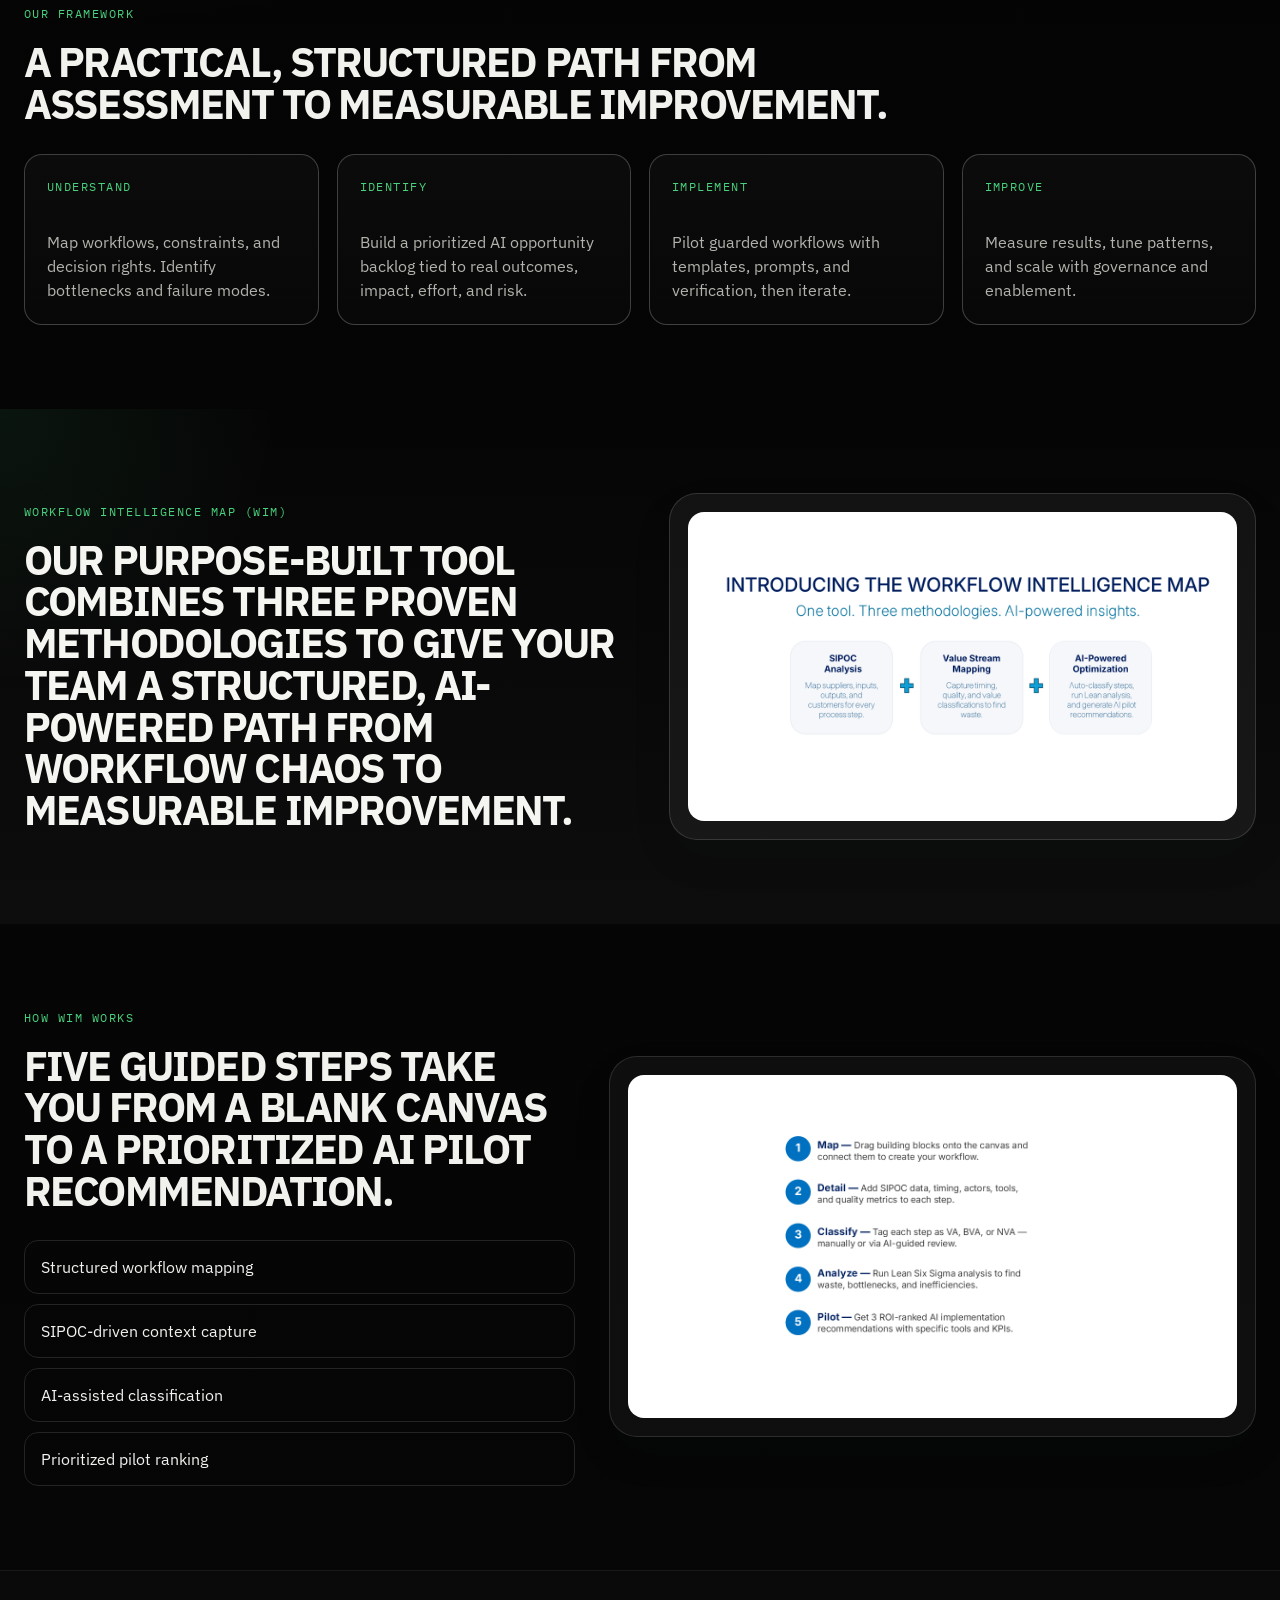
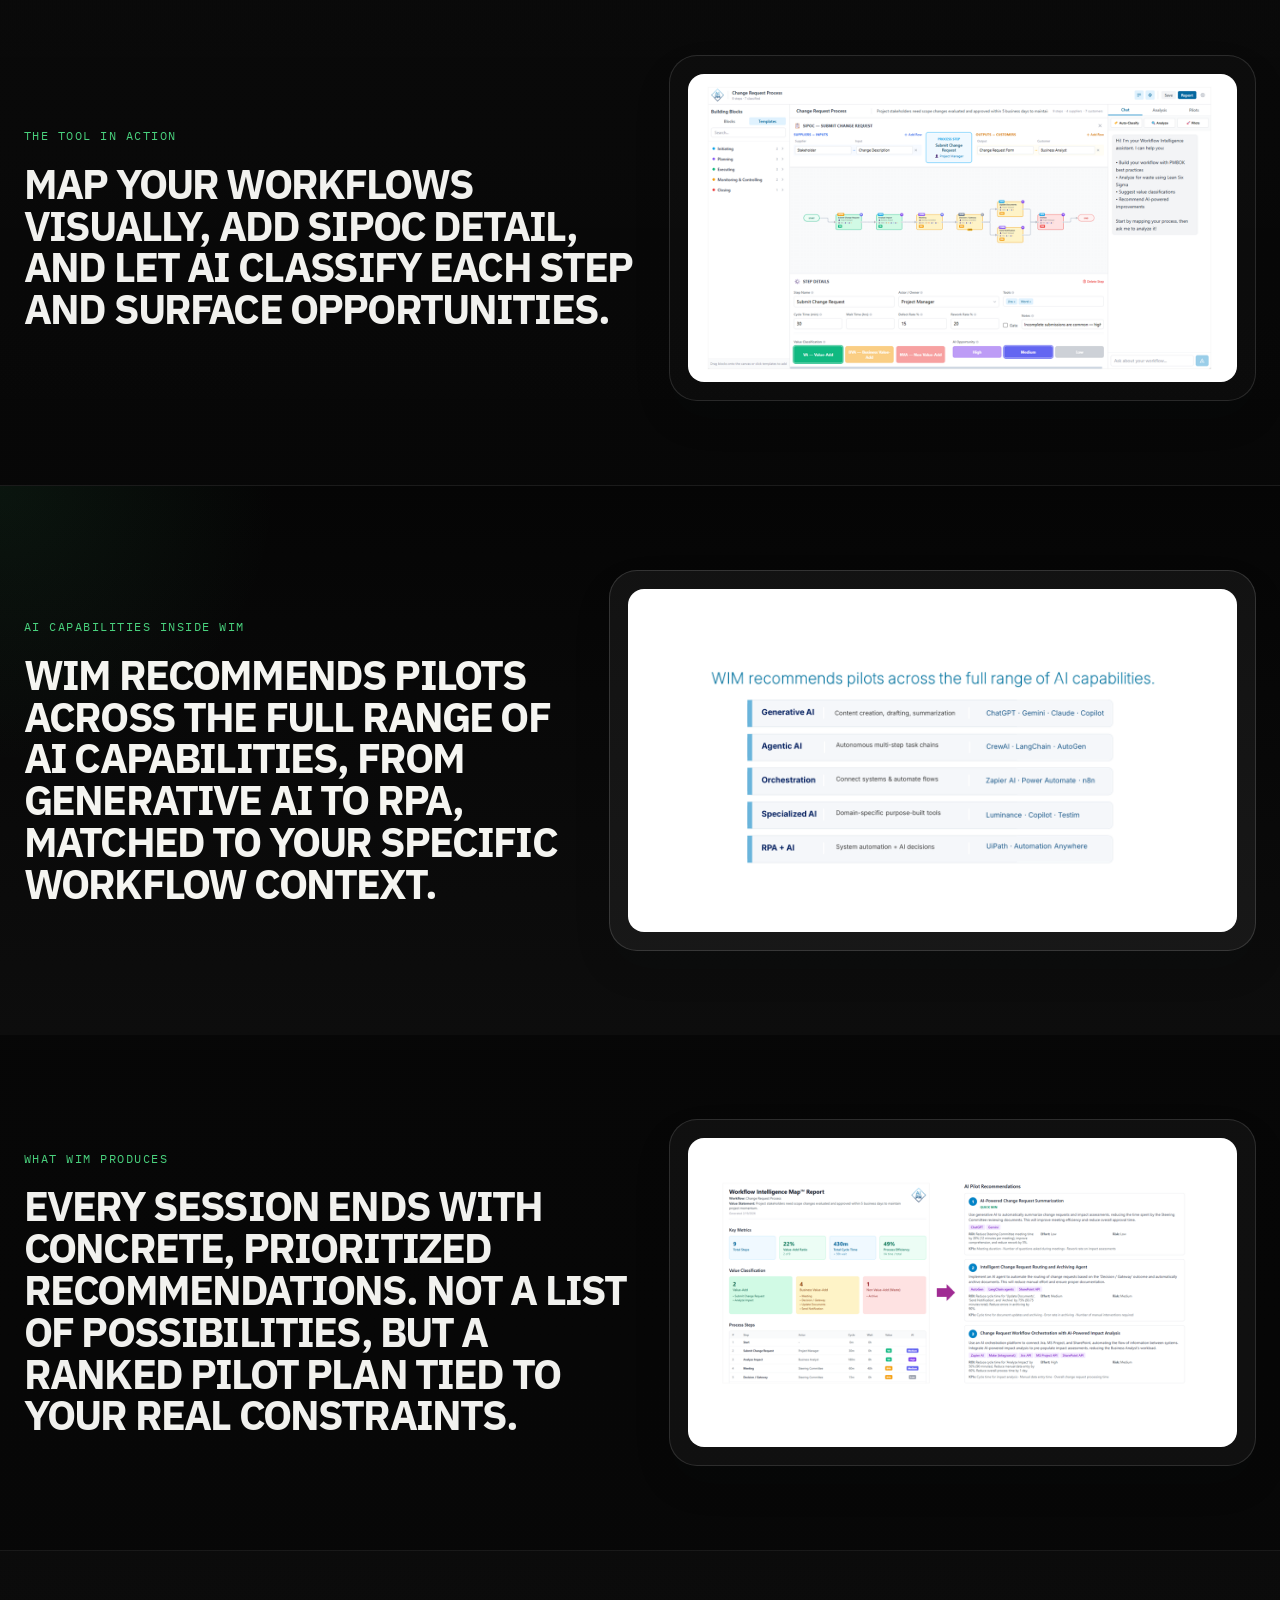
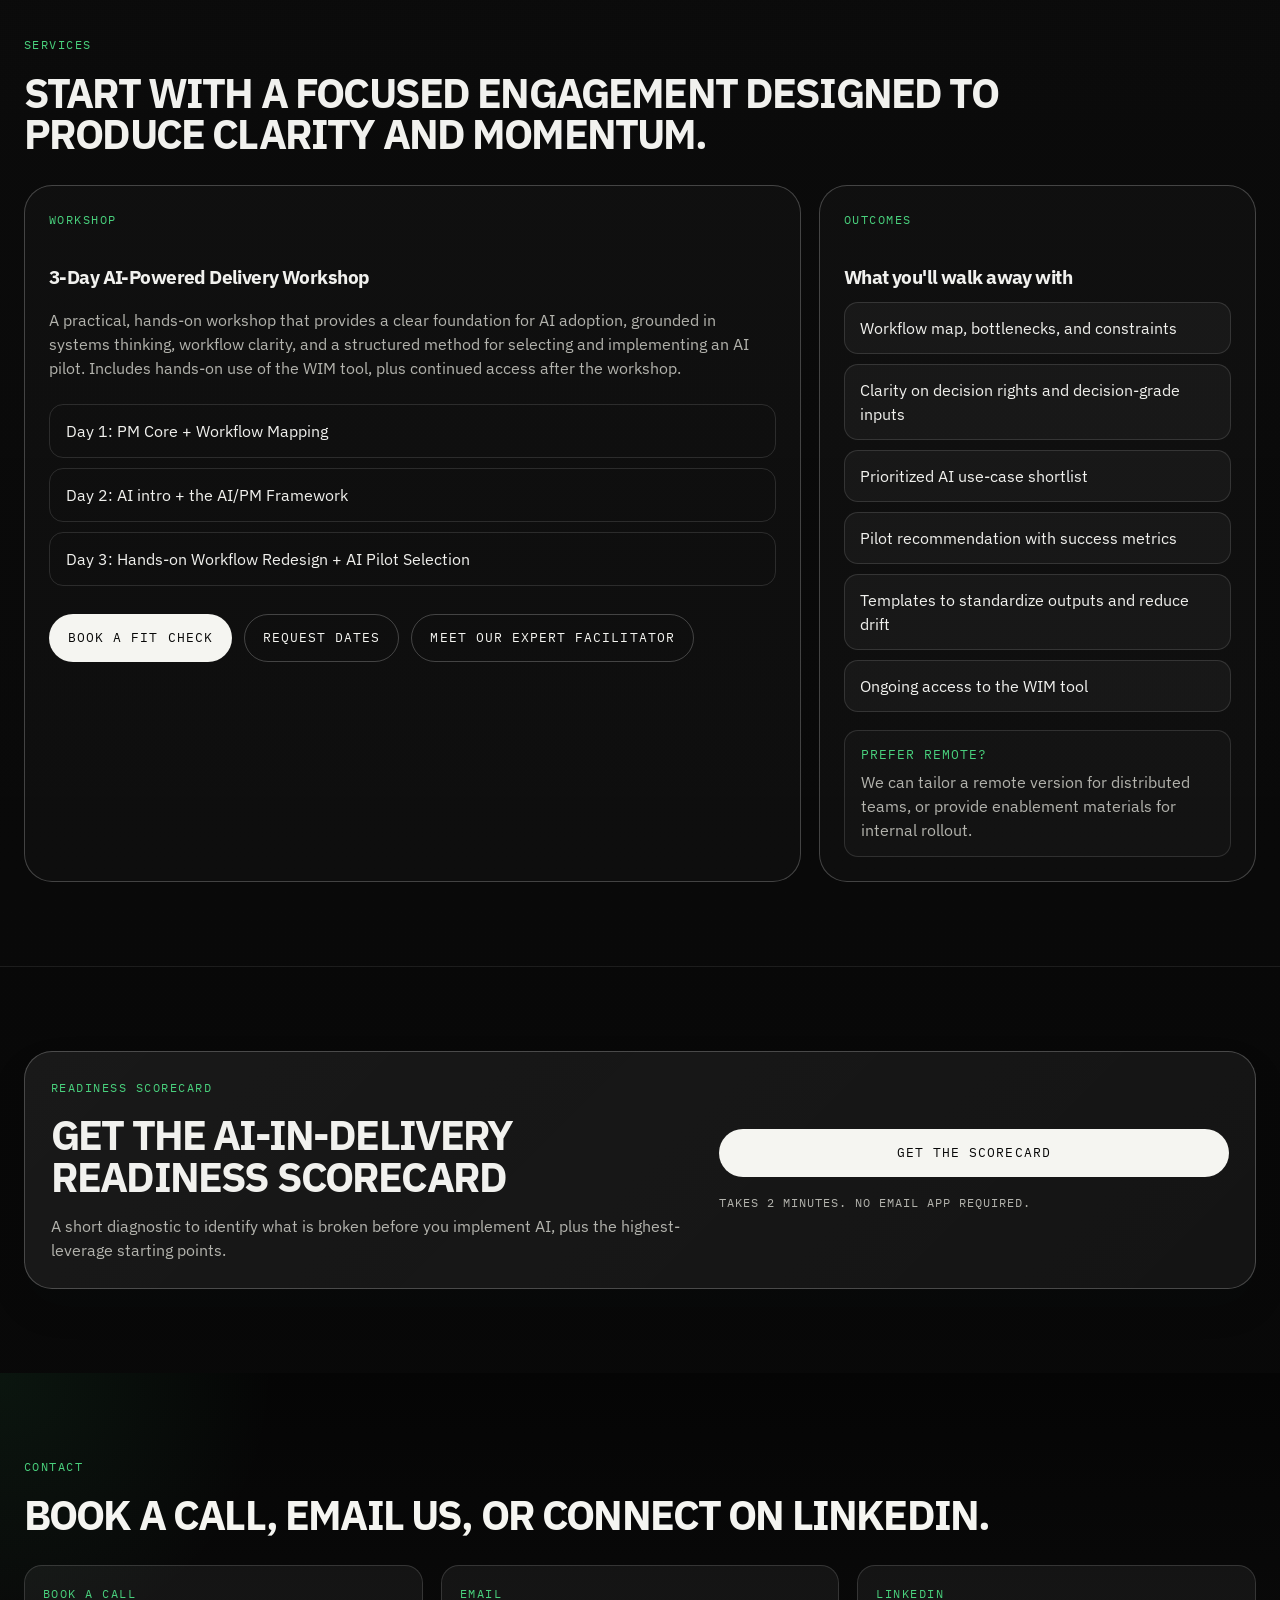
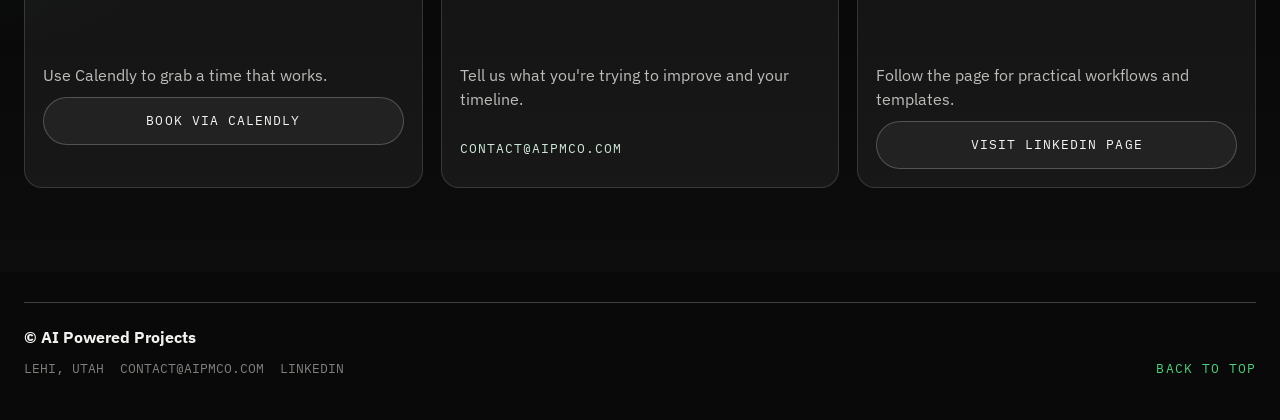
==== commit 1fffbcf0: "Add click-to-enlarge lightbox for screenshots" ====
--- a/index.html
+++ b/index.html
@@ -71,7 +71,9 @@
             </div>
             <div class="hero-panel hero-panel--image">
               <div class="hero-panel__label">Workflow Intelligence Map</div>
-              <img src="/assets/wim-03.png" alt="Workflow Intelligence Map interface" loading="eager" />
+              <button class="image-trigger" type="button" data-image-src="/assets/wim-03.png" data-image-alt="Workflow Intelligence Map interface">
+                <img src="/assets/wim-03.png" alt="Workflow Intelligence Map interface" loading="eager" />
+              </button>
             </div>
           </aside>
         </div>
@@ -140,7 +142,9 @@
           </div>
           <div class="story-block__media reveal">
             <div class="image-frame">
-              <img src="/assets/wim-01.png" alt="Workflow Intelligence Map overview" loading="lazy" />
+              <button class="image-trigger" type="button" data-image-src="/assets/wim-01.png" data-image-alt="Workflow Intelligence Map overview">
+                <img src="/assets/wim-01.png" alt="Workflow Intelligence Map overview" loading="lazy" />
+              </button>
             </div>
           </div>
         </div>
@@ -160,7 +164,9 @@
           </div>
           <div class="story-block__media reveal">
             <div class="image-frame image-frame--light">
-              <img src="/assets/wim-02.png" alt="WIM five-step process" loading="lazy" />
+              <button class="image-trigger" type="button" data-image-src="/assets/wim-02.png" data-image-alt="WIM five-step process">
+                <img src="/assets/wim-02.png" alt="WIM five-step process" loading="lazy" />
+              </button>
             </div>
           </div>
         </div>
@@ -174,7 +180,9 @@
           </div>
           <div class="story-block__media reveal">
             <div class="image-frame image-frame--dark">
-              <img src="/assets/wim-03.png" alt="WIM tool interface screenshot" loading="lazy" />
+              <button class="image-trigger" type="button" data-image-src="/assets/wim-03.png" data-image-alt="WIM tool interface screenshot">
+                <img src="/assets/wim-03.png" alt="WIM tool interface screenshot" loading="lazy" />
+              </button>
             </div>
           </div>
         </div>
@@ -188,7 +196,9 @@
           </div>
           <div class="story-block__media reveal">
             <div class="image-frame">
-              <img src="/assets/wim-04.png" alt="AI capabilities in WIM" loading="lazy" />
+              <button class="image-trigger" type="button" data-image-src="/assets/wim-04.png" data-image-alt="AI capabilities in WIM">
+                <img src="/assets/wim-04.png" alt="AI capabilities in WIM" loading="lazy" />
+              </button>
             </div>
           </div>
         </div>
@@ -202,7 +212,9 @@
           </div>
           <div class="story-block__media reveal">
             <div class="image-frame image-frame--light">
-              <img src="/assets/wim-05.png" alt="WIM outputs and recommendations" loading="lazy" />
+              <button class="image-trigger" type="button" data-image-src="/assets/wim-05.png" data-image-alt="WIM outputs and recommendations">
+                <img src="/assets/wim-05.png" alt="WIM outputs and recommendations" loading="lazy" />
+              </button>
             </div>
           </div>
         </div>
@@ -327,6 +339,14 @@
         <a class="textlink" href="#top">Back to top</a>
       </div>
     </footer>
+  </div>
+
+  <div class="lightbox" id="image-lightbox" hidden>
+    <button class="lightbox__backdrop" type="button" aria-label="Close enlarged image"></button>
+    <div class="lightbox__dialog" role="dialog" aria-modal="true" aria-label="Enlarged screenshot">
+      <button class="lightbox__close" type="button" aria-label="Close enlarged image">Close</button>
+      <img class="lightbox__image" src="" alt="" />
+    </div>
   </div>
 
   <script>
@@ -349,6 +369,43 @@
       );
       els.forEach((el) => io.observe(el));
     })();
+
+    (function () {
+      const lightbox = document.getElementById("image-lightbox");
+      const lightboxImage = lightbox.querySelector(".lightbox__image");
+      const closeButton = lightbox.querySelector(".lightbox__close");
+      const backdrop = lightbox.querySelector(".lightbox__backdrop");
+      const triggers = Array.from(document.querySelectorAll(".image-trigger"));
+
+      function closeLightbox() {
+        lightbox.hidden = true;
+        lightboxImage.src = "";
+        lightboxImage.alt = "";
+        document.body.classList.remove("lightbox-open");
+      }
+
+      function openLightbox(src, alt) {
+        lightboxImage.src = src;
+        lightboxImage.alt = alt || "";
+        lightbox.hidden = false;
+        document.body.classList.add("lightbox-open");
+      }
+
+      triggers.forEach((trigger) => {
+        trigger.addEventListener("click", () => {
+          openLightbox(trigger.dataset.imageSrc, trigger.dataset.imageAlt);
+        });
+      });
+
+      closeButton.addEventListener("click", closeLightbox);
+      backdrop.addEventListener("click", closeLightbox);
+
+      document.addEventListener("keydown", (event) => {
+        if (event.key === "Escape" && !lightbox.hidden) {
+          closeLightbox();
+        }
+      });
+    })();
   </script>
 </body>
 </html>
--- a/styles.css
+++ b/styles.css
@@ -375,6 +375,25 @@
   background: #111;
 }
 
+.image-trigger {
+  display: block;
+  width: 100%;
+  padding: 0;
+  border: 0;
+  background: transparent;
+  cursor: zoom-in;
+}
+
+.image-trigger img {
+  width: 100%;
+}
+
+.image-trigger:focus-visible {
+  outline: 2px solid var(--accent);
+  outline-offset: 8px;
+  border-radius: 20px;
+}
+
 .textlink {
   display: inline-block;
   margin-top: 18px;
@@ -687,7 +706,8 @@
 .contact-card {
   display: flex;
   flex-direction: column;
-  gap: 14px;
+  gap: 10px;
+  padding: 18px;
 }
 
 .section--dark .contact-card p,
@@ -746,6 +766,72 @@
 .reveal.in-view {
   opacity: 1;
   transform: translateY(0);
+}
+
+body.lightbox-open {
+  overflow: hidden;
+}
+
+.lightbox[hidden] {
+  display: none;
+}
+
+.lightbox {
+  position: fixed;
+  inset: 0;
+  z-index: 200;
+}
+
+.lightbox__backdrop {
+  position: absolute;
+  inset: 0;
+  border: 0;
+  background: rgba(0, 0, 0, 0.86);
+  cursor: zoom-out;
+}
+
+.lightbox__dialog {
+  position: relative;
+  z-index: 1;
+  display: flex;
+  align-items: center;
+  justify-content: center;
+  width: 100%;
+  height: 100%;
+  padding: 64px 24px 24px;
+}
+
+.lightbox__image {
+  max-width: min(1400px, 96vw);
+  max-height: 88vh;
+  width: auto;
+  height: auto;
+  border-radius: 20px;
+  border: 1px solid rgba(255, 255, 255, 0.18);
+  box-shadow: 0 24px 80px rgba(0, 0, 0, 0.45);
+  background: #111;
+}
+
+.lightbox__close {
+  position: absolute;
+  top: 18px;
+  right: 24px;
+  border: 1px solid rgba(255, 255, 255, 0.18);
+  background: rgba(255, 255, 255, 0.06);
+  color: var(--white);
+  border-radius: 999px;
+  padding: 10px 14px;
+  font-family: "IBM Plex Mono", Consolas, monospace;
+  font-size: 0.78rem;
+  letter-spacing: 0.08em;
+  text-transform: uppercase;
+  cursor: pointer;
+}
+
+.lightbox__close:hover,
+.lightbox__close:focus-visible {
+  color: var(--accent);
+  border-color: rgba(73, 209, 125, 0.45);
 }
 
 @media (prefers-reduced-motion: reduce) {
@@ -879,4 +965,13 @@
     flex-direction: column;
     align-items: flex-start;
   }
-}
+
+  .lightbox__dialog {
+    padding: 72px 12px 16px;
+  }
+
+  .lightbox__close {
+    top: 14px;
+    right: 12px;
+  }
+}
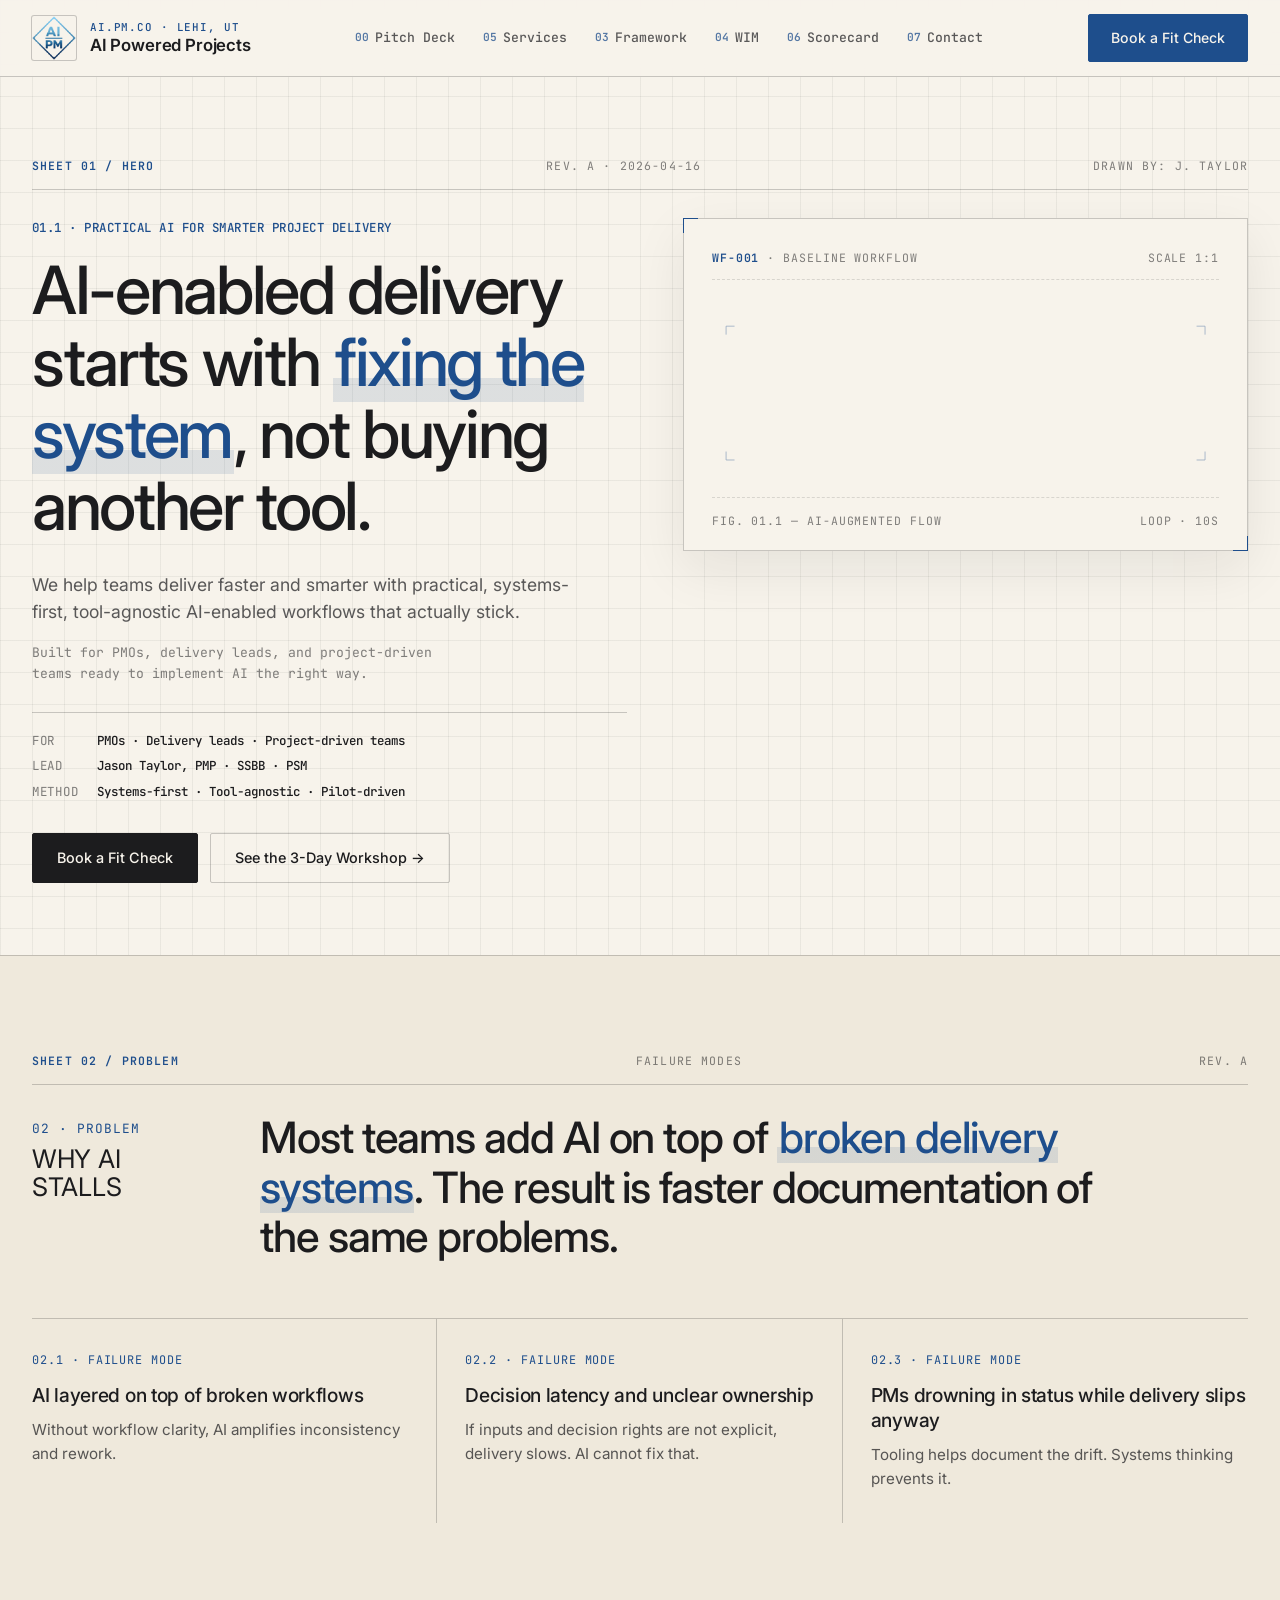
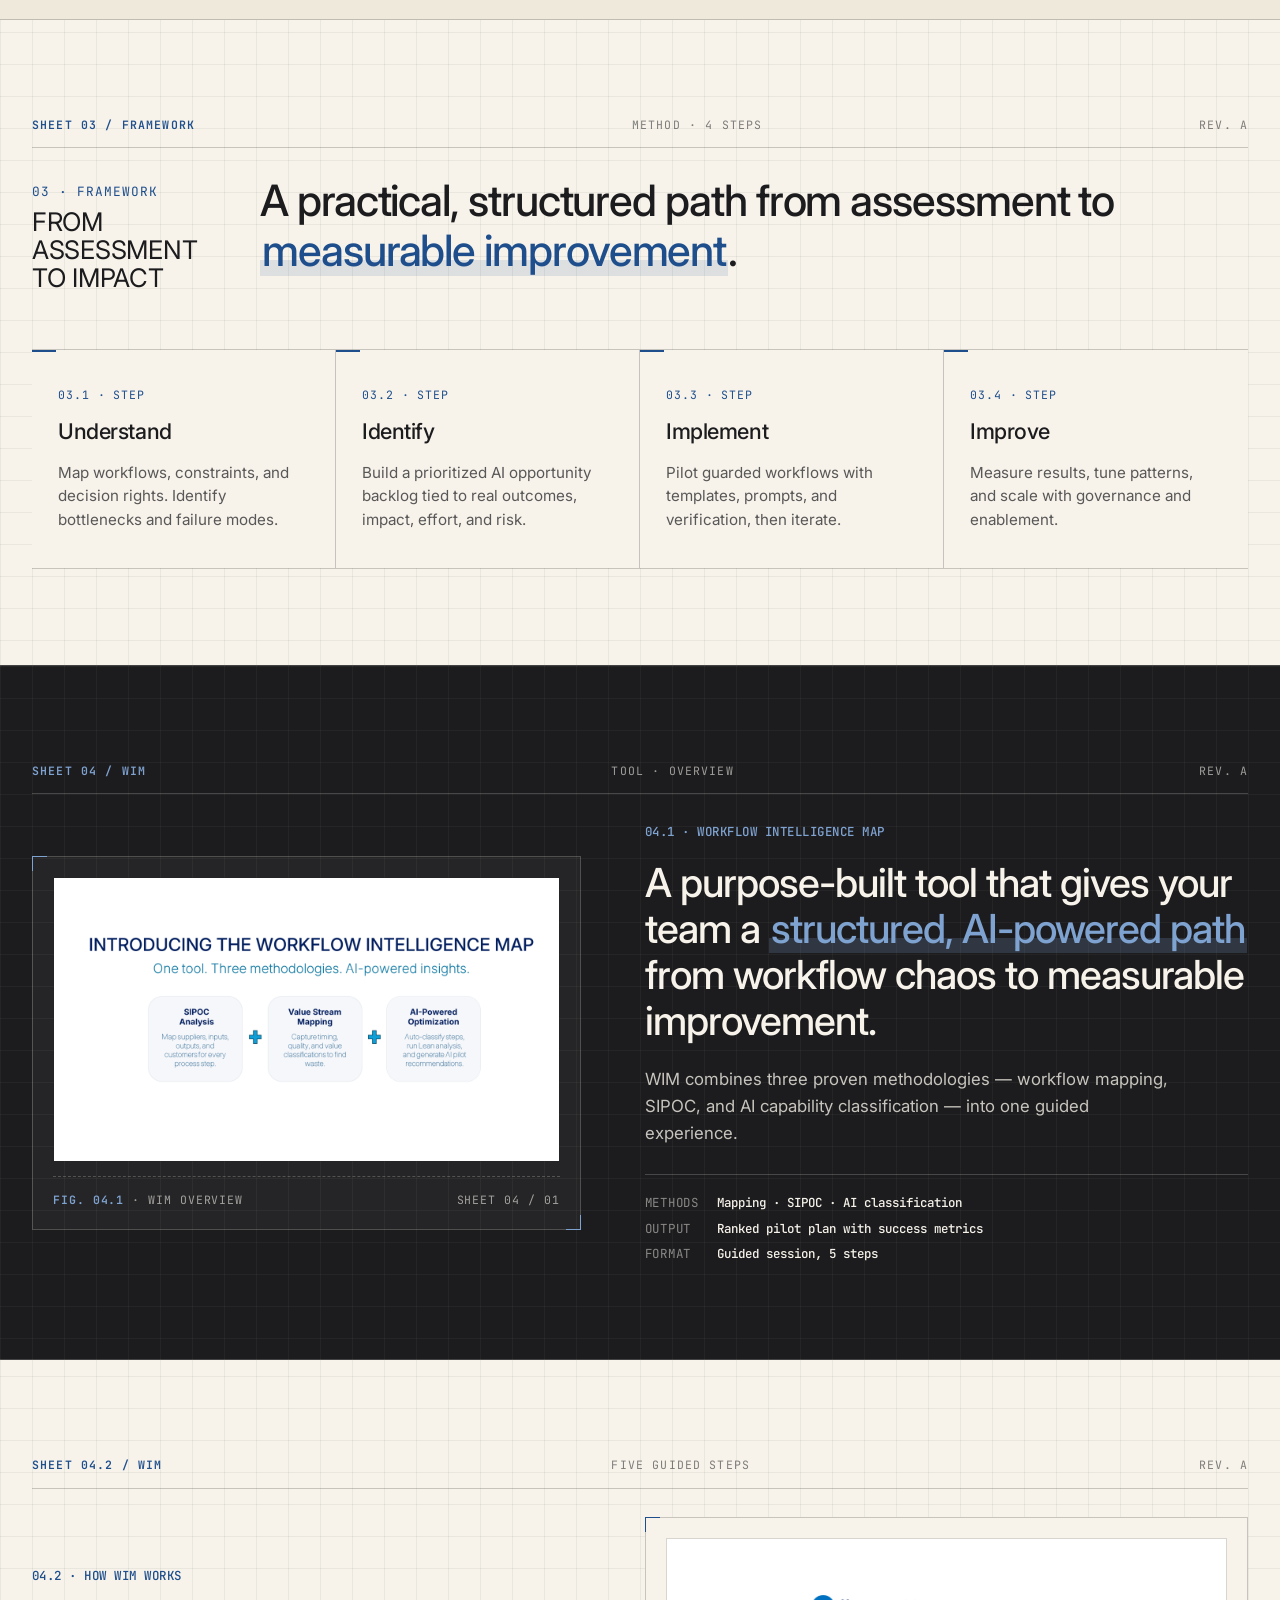
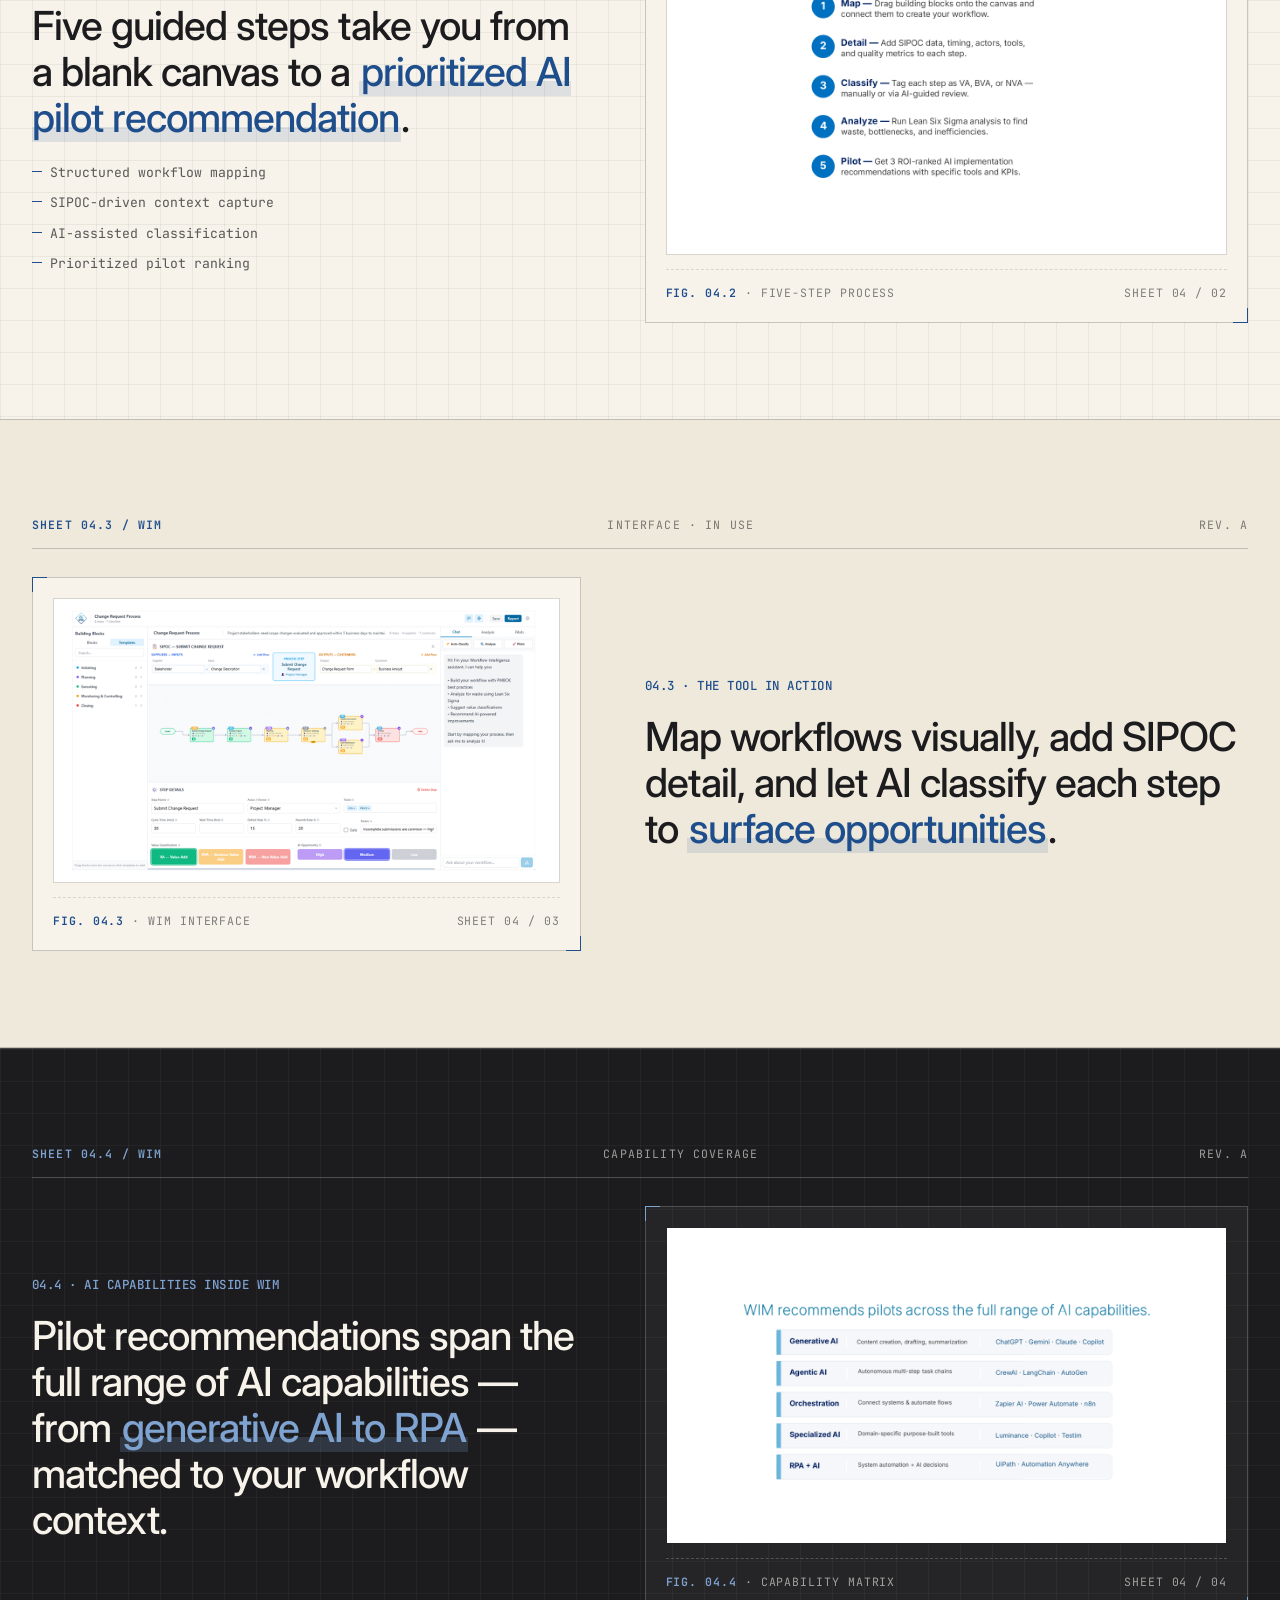
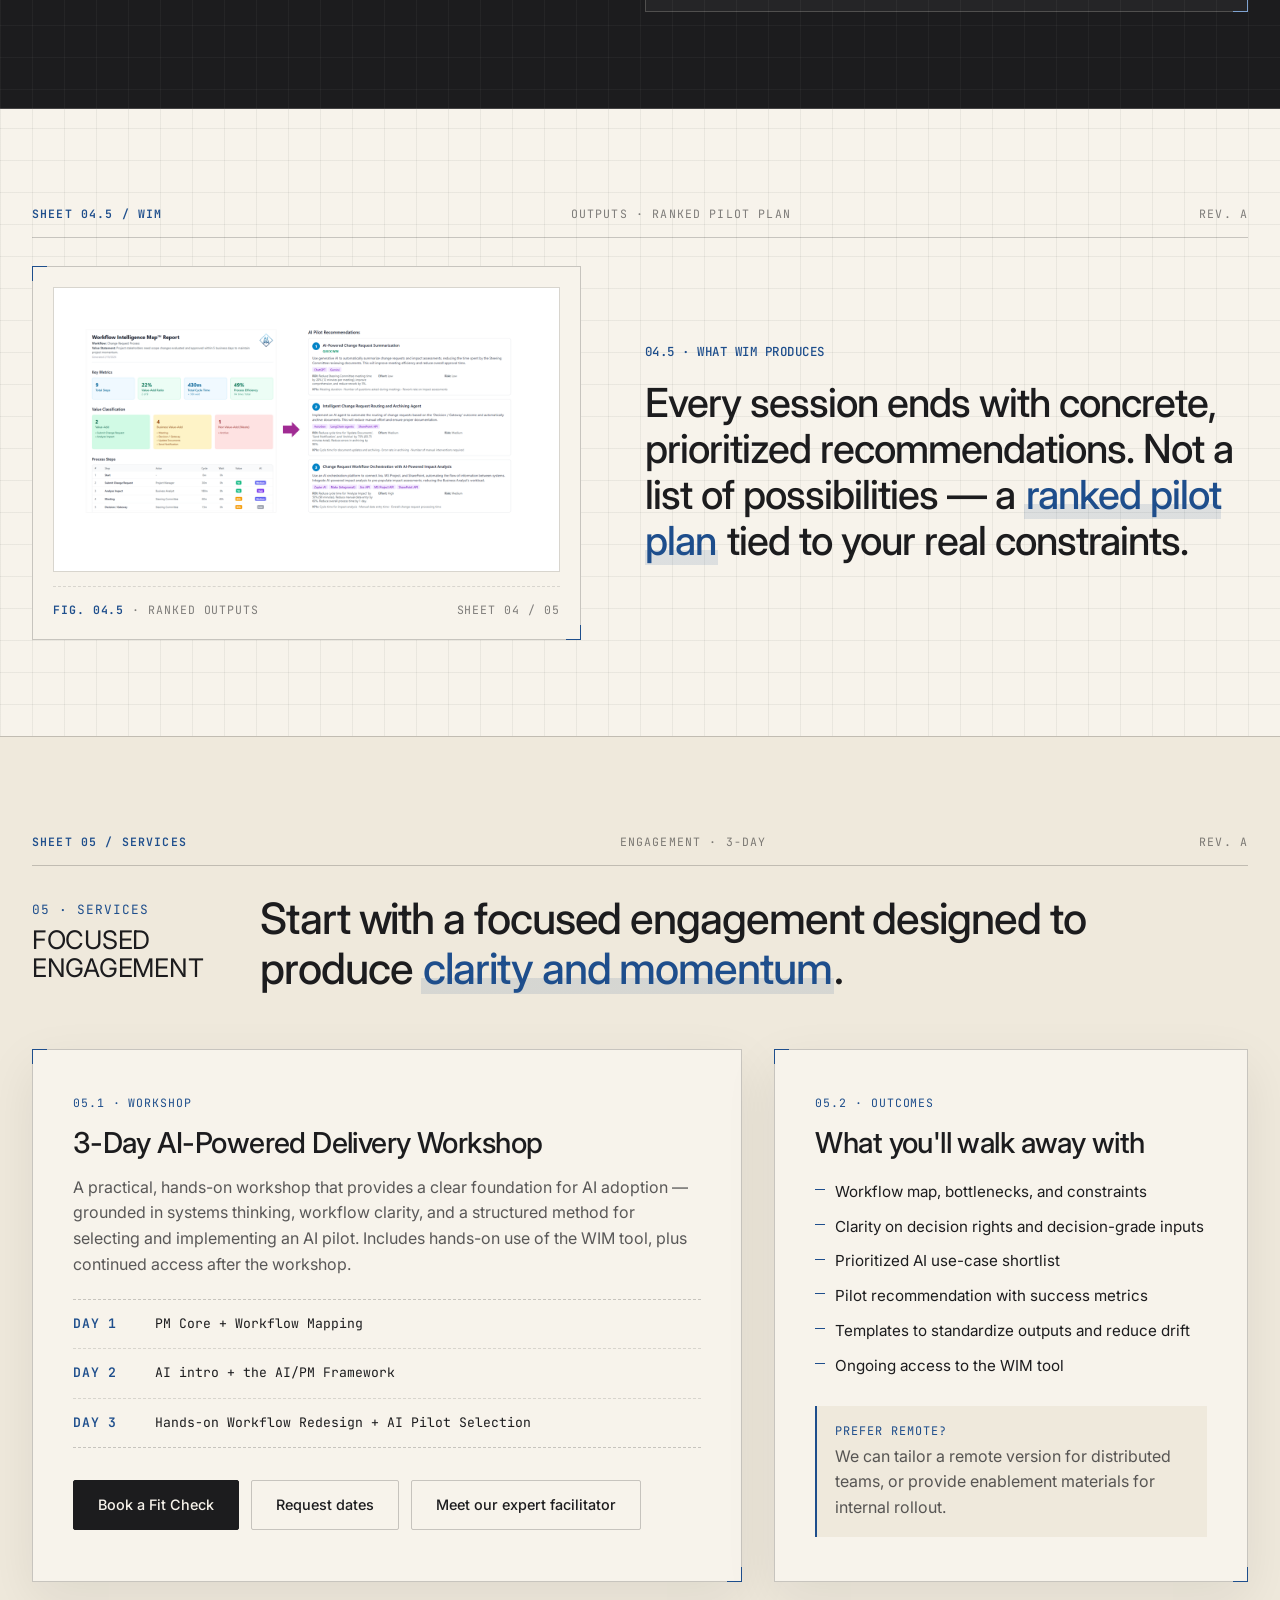
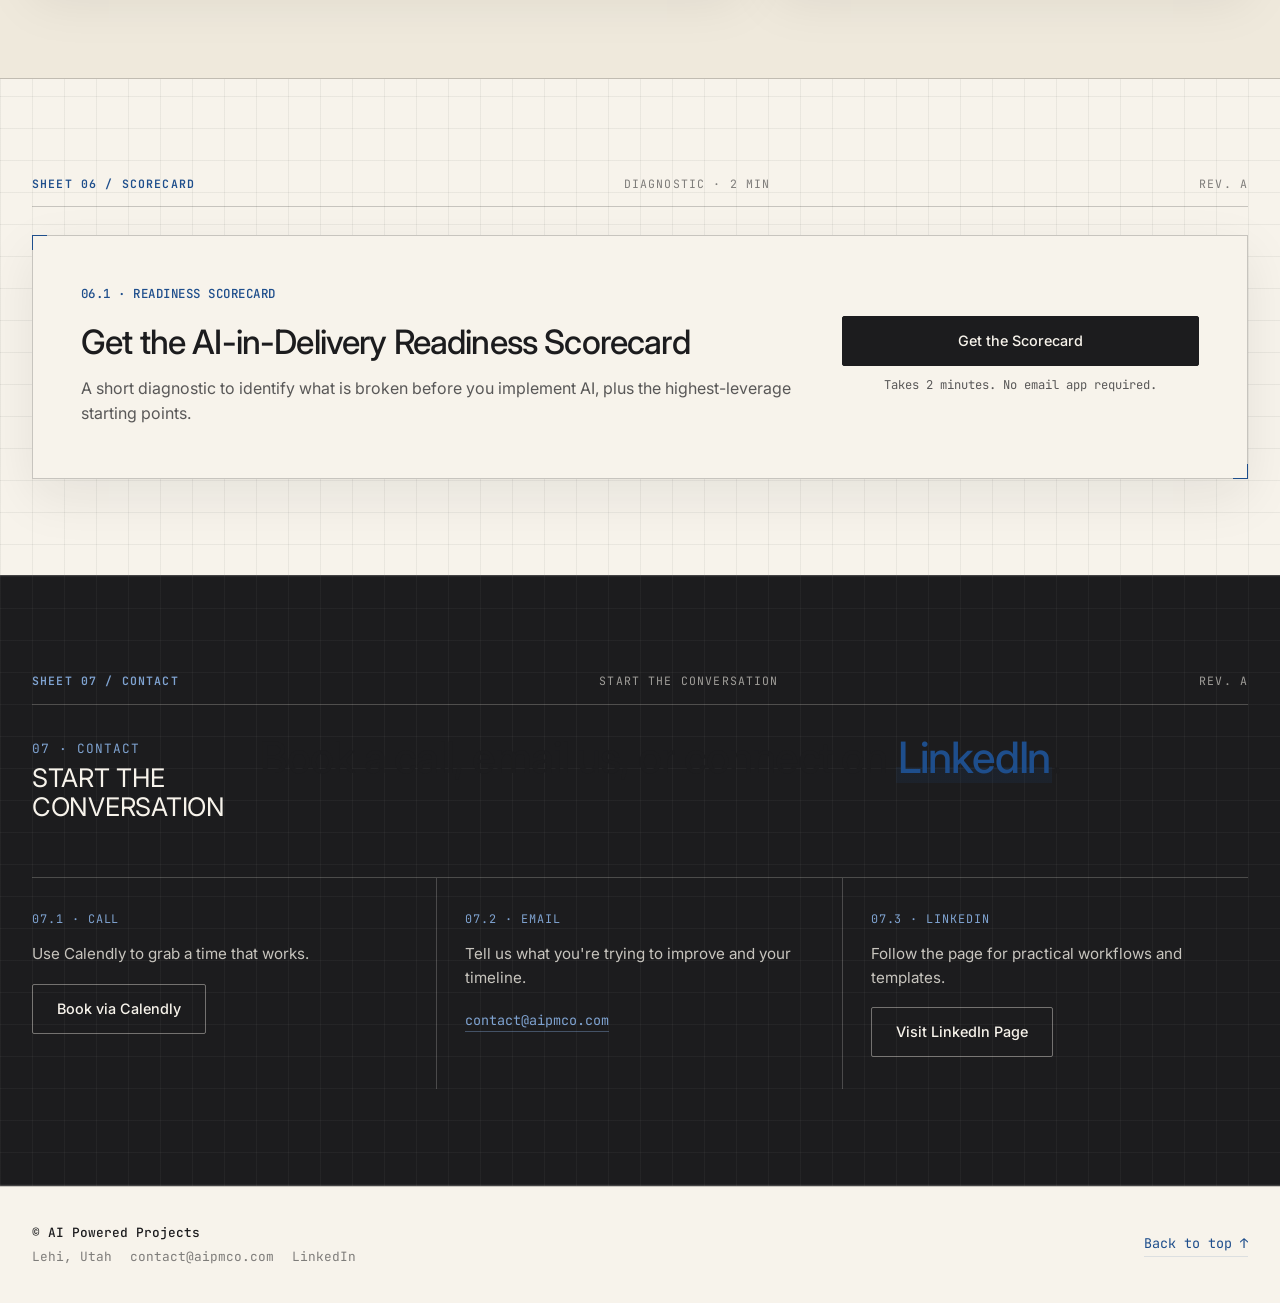
==== commit 74a0a097: "Redesign site with Systems Blueprint aesthetic (Option C)" ====
--- a/index.html
+++ b/index.html
@@ -11,7 +11,7 @@
   <link rel="preconnect" href="https://fonts.googleapis.com" />
   <link rel="preconnect" href="https://fonts.gstatic.com" crossorigin />
   <link
-    href="https://fonts.googleapis.com/css2?family=IBM+Plex+Mono:wght@400;500;600&family=IBM+Plex+Sans:wght@400;500;600;700&display=swap"
+    href="https://fonts.googleapis.com/css2?family=Inter:wght@300;400;500;600;700&family=JetBrains+Mono:wght@400;500;600&display=swap"
     rel="stylesheet"
   />
   <link rel="stylesheet" href="/styles.css" />
@@ -23,82 +23,183 @@
         <a class="brand" href="#top" aria-label="AI Powered Projects">
           <img class="brand__logo" src="/assets/logo.png" alt="AI Powered Projects logo" />
           <div class="brand__copy">
-            <span class="eyebrow">AI PM Co.</span>
+            <span class="eyebrow">AI.PM.CO &middot; LEHI, UT</span>
             <span class="brand__title">AI Powered Projects</span>
           </div>
         </a>
         <nav class="nav" aria-label="Primary">
-          <a href="/assets/pitch-deck.pdf" target="_blank" rel="noopener">Pitch Deck</a>
-          <a href="#services">Services</a>
-          <a href="#framework">Framework</a>
-          <a href="#wim">WIM</a>
-          <a href="#scorecard">Scorecard</a>
-          <a href="#contact">Contact</a>
+          <a href="/assets/pitch-deck.pdf" target="_blank" rel="noopener" data-num="00">Pitch Deck</a>
+          <a href="#services" data-num="05">Services</a>
+          <a href="#framework" data-num="03">Framework</a>
+          <a href="#wim" data-num="04">WIM</a>
+          <a href="#scorecard" data-num="06">Scorecard</a>
+          <a href="#contact" data-num="07">Contact</a>
         </nav>
         <a class="header__cta" href="https://calendly.com/aipmco" target="_blank" rel="noopener">Book a Fit Check</a>
       </div>
     </header>
 
     <main>
+      <!-- ============= SHEET 01 / HERO ============= -->
       <section class="hero">
-        <div class="container hero__inner">
-          <div class="hero__copy reveal">
-            <div class="hero__meta">
-              <span>Systems-first AI delivery</span>
-            </div>
-            <p class="eyebrow">Practical AI for smarter project delivery</p>
-            <h1>AI-enabled delivery starts with fixing the system, not buying another tool.</h1>
-            <p class="lede">
-              We help teams deliver faster and smarter with practical, systems-first, tool-agnostic AI-enabled workflows that actually stick.
-            </p>
-            <p class="hero__audience">
-              Built for PMOs, delivery leads, and project-driven teams ready to implement AI the right way.
-            </p>
-          </div>
-
-          <aside class="hero__rail reveal">
-            <div class="hero-panel">
-              <div class="hero-panel__label">Our process</div>
-              <div class="hero-panel__terminal">
-                <span>01</span>
-                <p>Map the real workflow, not the ideal one.</p>
-                <span>02</span>
-                <p>Clarify decision rights and output contracts.</p>
-                <span>03</span>
-                <p>Pick a pilot that reduces admin and speeds delivery.</p>
+        <div class="container">
+          <div class="drawing-rule reveal">
+            <span>SHEET 01 / HERO</span>
+            <span>REV. A &middot; 2026-04-16</span>
+            <span>DRAWN BY: J. TAYLOR</span>
+          </div>
+
+          <div class="hero__inner">
+            <div class="hero__copy reveal">
+              <span class="eyebrow">01.1 &middot; Practical AI for smarter project delivery</span>
+              <h1>AI-enabled delivery starts with <strong>fixing the system</strong>, not buying another tool.</h1>
+              <p class="hero__lede">
+                We help teams deliver faster and smarter with practical, systems-first, tool-agnostic AI-enabled workflows that actually stick.
+              </p>
+              <p class="hero__audience">
+                Built for PMOs, delivery leads, and project-driven teams ready to implement AI the right way.
+              </p>
+              <dl class="hero__specsheet">
+                <dt>For</dt>
+                <dd>PMOs &middot; Delivery leads &middot; Project-driven teams</dd>
+                <dt>Lead</dt>
+                <dd>Jason Taylor, PMP &middot; SSBB &middot; PSM</dd>
+                <dt>Method</dt>
+                <dd>Systems-first &middot; Tool-agnostic &middot; Pilot-driven</dd>
+              </dl>
+              <div class="actions">
+                <a class="btn btn--primary" href="https://calendly.com/aipmco" target="_blank" rel="noopener">Book a Fit Check</a>
+                <a class="btn btn--secondary" href="#services">See the 3-Day Workshop &rarr;</a>
               </div>
-              <a class="textlink" href="#services">See the 3-Day Workshop</a>
-            </div>
-            <div class="hero-panel hero-panel--image">
-              <div class="hero-panel__label">Workflow Intelligence Map</div>
-              <button class="image-trigger" type="button" data-image-src="/assets/wim-03.png" data-image-alt="Workflow Intelligence Map interface">
-                <img src="/assets/wim-03.png" alt="Workflow Intelligence Map interface" loading="eager" />
-              </button>
-            </div>
-          </aside>
-        </div>
-      </section>
-
-      <section class="section section--contrast" id="problem">
-        <div class="container">
+            </div>
+
+            <div class="workflow-stage reveal">
+              <div class="workflow-stage__header">
+                <span><strong>WF-001</strong> &middot; Baseline workflow</span>
+                <span>Scale 1:1</span>
+              </div>
+
+              <svg class="workflow-animation" viewBox="0 0 720 260" xmlns="http://www.w3.org/2000/svg" aria-label="Animated workflow with AI module">
+                <defs>
+                  <marker id="arrowC" viewBox="0 0 10 10" refX="9" refY="5" markerWidth="8" markerHeight="8" orient="auto-start-reverse">
+                    <path d="M 0 0 L 10 5 L 0 10 z" fill="#1c1c1e" />
+                  </marker>
+                  <marker id="arrowBlue" viewBox="0 0 10 10" refX="9" refY="5" markerWidth="8" markerHeight="8" orient="auto-start-reverse">
+                    <path d="M 0 0 L 10 5 L 0 10 z" fill="#1e4e8c" />
+                  </marker>
+                </defs>
+
+                <!-- Registration marks -->
+                <g stroke="#1e4e8c" stroke-width="1" opacity="0.5">
+                  <line x1="20" y1="40" x2="32" y2="40" />
+                  <line x1="20" y1="40" x2="20" y2="52" />
+                  <line x1="700" y1="40" x2="688" y2="40" />
+                  <line x1="700" y1="40" x2="700" y2="52" />
+                  <line x1="20" y1="230" x2="32" y2="230" />
+                  <line x1="20" y1="230" x2="20" y2="218" />
+                  <line x1="700" y1="230" x2="688" y2="230" />
+                  <line x1="700" y1="230" x2="700" y2="218" />
+                </g>
+
+                <!-- Dimension line -->
+                <g class="wf-dim" stroke="#1e4e8c" stroke-width="0.8">
+                  <line x1="40" y1="132" x2="626" y2="132" stroke-dasharray="2 3" />
+                  <line x1="40" y1="126" x2="40" y2="138" />
+                  <line x1="626" y1="126" x2="626" y2="138" />
+                  <text x="333" y="127" text-anchor="middle" font-family="JetBrains Mono" font-size="10" fill="#1e4e8c" font-weight="500">5 STEPS &middot; 7.2d AVG CYCLE</text>
+                </g>
+
+                <!-- Arrows -->
+                <g stroke="#1c1c1e" stroke-width="1.5" fill="none">
+                  <line class="wf-arrow a1" x1="138" y1="170" x2="172" y2="170" marker-end="url(#arrowC)" />
+                  <line class="wf-arrow a2" x1="260" y1="170" x2="294" y2="170" marker-end="url(#arrowC)" />
+                  <line class="wf-arrow a3" x1="382" y1="170" x2="416" y2="170" marker-end="url(#arrowC)" />
+                  <line class="wf-arrow a4" x1="504" y1="170" x2="538" y2="170" marker-end="url(#arrowC)" />
+                </g>
+
+                <!-- Blocks -->
+                <g class="wf-block b1">
+                  <rect x="40" y="148" width="98" height="44" fill="#f7f3eb" stroke="#1c1c1e" stroke-width="1.2" />
+                  <text x="89" y="170" text-anchor="middle" font-family="Inter" font-size="11" fill="#1c1c1e" font-weight="500">Intake</text>
+                  <text x="89" y="184" text-anchor="middle" font-family="JetBrains Mono" font-size="8" fill="#1e4e8c">S-01</text>
+                </g>
+                <g class="wf-block b2 mark">
+                  <rect x="162" y="148" width="98" height="44" fill="#f7f3eb" stroke="#1c1c1e" stroke-width="1.2" />
+                  <text x="211" y="170" text-anchor="middle" font-family="Inter" font-size="11" fill="#1c1c1e" font-weight="500">Triage</text>
+                  <text x="211" y="184" text-anchor="middle" font-family="JetBrains Mono" font-size="8" fill="#1e4e8c">S-02</text>
+                </g>
+                <g class="wf-block b3 mark">
+                  <rect x="284" y="148" width="98" height="44" fill="#f7f3eb" stroke="#1c1c1e" stroke-width="1.2" />
+                  <text x="333" y="170" text-anchor="middle" font-family="Inter" font-size="11" fill="#1c1c1e" font-weight="500">Review</text>
+                  <text x="333" y="184" text-anchor="middle" font-family="JetBrains Mono" font-size="8" fill="#1e4e8c">S-03</text>
+                </g>
+                <g class="wf-block b4 mark">
+                  <rect x="406" y="148" width="98" height="44" fill="#f7f3eb" stroke="#1c1c1e" stroke-width="1.2" />
+                  <text x="455" y="170" text-anchor="middle" font-family="Inter" font-size="11" fill="#1c1c1e" font-weight="500">Approve</text>
+                  <text x="455" y="184" text-anchor="middle" font-family="JetBrains Mono" font-size="8" fill="#1e4e8c">S-04</text>
+                </g>
+                <g class="wf-block b5">
+                  <rect x="528" y="148" width="98" height="44" fill="#f7f3eb" stroke="#1c1c1e" stroke-width="1.2" />
+                  <text x="577" y="170" text-anchor="middle" font-family="Inter" font-size="11" fill="#1c1c1e" font-weight="500">Archive</text>
+                  <text x="577" y="184" text-anchor="middle" font-family="JetBrains Mono" font-size="8" fill="#1e4e8c">S-05</text>
+                </g>
+
+                <!-- AI module -->
+                <g class="wf-ai">
+                  <rect x="243" y="56" width="180" height="48" fill="#1e4e8c" stroke="#143966" stroke-width="1.2" />
+                  <circle cx="267" cy="80" r="5" fill="#f7f3eb" />
+                  <circle cx="267" cy="80" r="2" fill="#1e4e8c" />
+                  <text x="345" y="78" text-anchor="middle" font-family="Inter" font-size="12" fill="#f7f3eb" font-weight="500">AI Module</text>
+                  <text x="345" y="94" text-anchor="middle" font-family="JetBrains Mono" font-size="8" fill="#f7f3eb" opacity="0.8">M-01 &middot; CLASSIFY+ROUTE</text>
+                </g>
+
+                <!-- Beams -->
+                <g stroke="#1e4e8c" stroke-width="1.5" stroke-dasharray="3 3" fill="none">
+                  <line class="wf-beam m1" x1="288" y1="104" x2="211" y2="148" />
+                  <line class="wf-beam m2" x1="333" y1="104" x2="333" y2="148" />
+                  <line class="wf-beam m3" x1="378" y1="104" x2="455" y2="148" />
+                </g>
+              </svg>
+
+              <div class="workflow-stage__footer">
+                <span>FIG. 01.1 &mdash; AI-AUGMENTED FLOW</span>
+                <span>LOOP &middot; 10s</span>
+              </div>
+            </div>
+          </div>
+        </div>
+      </section>
+
+      <!-- ============= SHEET 02 / PROBLEM ============= -->
+      <section class="section section--panel" id="problem">
+        <div class="container">
+          <div class="drawing-rule reveal">
+            <span>SHEET 02 / PROBLEM</span>
+            <span>FAILURE MODES</span>
+            <span>REV. A</span>
+          </div>
+
           <div class="section__head reveal">
-            <p class="eyebrow">Why AI efforts stall in delivery</p>
-            <h2>Most teams add AI on top of broken delivery systems. The result is faster documentation of the same problems.</h2>
+            <div class="section__index">
+              02 &middot; PROBLEM
+              <strong>Why AI stalls</strong>
+            </div>
+            <h2>Most teams add AI on top of <strong>broken delivery systems</strong>. The result is faster documentation of the same problems.</h2>
           </div>
 
           <div class="compare reveal">
             <article class="compare__panel">
-              <div class="compare__label">01</div>
+              <div class="compare__meta">02.1 &middot; Failure mode</div>
               <h3>AI layered on top of broken workflows</h3>
               <p>Without workflow clarity, AI amplifies inconsistency and rework.</p>
             </article>
             <article class="compare__panel">
-              <div class="compare__label">02</div>
+              <div class="compare__meta">02.2 &middot; Failure mode</div>
               <h3>Decision latency and unclear ownership</h3>
               <p>If inputs and decision rights are not explicit, delivery slows. AI cannot fix that.</p>
             </article>
             <article class="compare__panel">
-              <div class="compare__label">03</div>
+              <div class="compare__meta">02.3 &middot; Failure mode</div>
               <h3>PMs drowning in status while delivery slips anyway</h3>
               <p>Tooling helps document the drift. Systems thinking prevents it.</p>
             </article>
@@ -106,138 +207,238 @@
         </div>
       </section>
 
+      <!-- ============= SHEET 03 / FRAMEWORK ============= -->
       <section class="section" id="framework">
         <div class="container">
+          <div class="drawing-rule reveal">
+            <span>SHEET 03 / FRAMEWORK</span>
+            <span>METHOD &middot; 4 STEPS</span>
+            <span>REV. A</span>
+          </div>
+
           <div class="section__head reveal">
-            <p class="eyebrow">Our framework</p>
-            <h2>A practical, structured path from assessment to measurable improvement.</h2>
+            <div class="section__index">
+              03 &middot; FRAMEWORK
+              <strong>From assessment to impact</strong>
+            </div>
+            <h2>A practical, structured path from assessment to <strong>measurable improvement</strong>.</h2>
           </div>
 
           <div class="framework-grid reveal">
             <article class="framework-card">
-              <div class="framework-card__label">Understand</div>
+              <div class="framework-card__meta">03.1 &middot; STEP</div>
+              <h3 class="framework-card__title">Understand</h3>
               <p>Map workflows, constraints, and decision rights. Identify bottlenecks and failure modes.</p>
             </article>
             <article class="framework-card">
-              <div class="framework-card__label">Identify</div>
+              <div class="framework-card__meta">03.2 &middot; STEP</div>
+              <h3 class="framework-card__title">Identify</h3>
               <p>Build a prioritized AI opportunity backlog tied to real outcomes, impact, effort, and risk.</p>
             </article>
             <article class="framework-card">
-              <div class="framework-card__label">Implement</div>
+              <div class="framework-card__meta">03.3 &middot; STEP</div>
+              <h3 class="framework-card__title">Implement</h3>
               <p>Pilot guarded workflows with templates, prompts, and verification, then iterate.</p>
             </article>
             <article class="framework-card">
-              <div class="framework-card__label">Improve</div>
+              <div class="framework-card__meta">03.4 &middot; STEP</div>
+              <h3 class="framework-card__title">Improve</h3>
               <p>Measure results, tune patterns, and scale with governance and enablement.</p>
             </article>
           </div>
         </div>
       </section>
 
+      <!-- ============= SHEET 04 / WIM &mdash; overview ============= -->
       <section class="section section--dark" id="wim">
-        <div class="container story-block story-block--reverse">
-          <div class="story-block__copy reveal">
-            <p class="eyebrow">Workflow Intelligence Map (WIM)</p>
-            <h2>Our purpose-built tool combines three proven methodologies to give your team a structured, AI-powered path from workflow chaos to measurable improvement.</h2>
-          </div>
-          <div class="story-block__media reveal">
-            <div class="image-frame">
-              <button class="image-trigger" type="button" data-image-src="/assets/wim-01.png" data-image-alt="Workflow Intelligence Map overview">
-                <img src="/assets/wim-01.png" alt="Workflow Intelligence Map overview" loading="lazy" />
-              </button>
-            </div>
-          </div>
-        </div>
-      </section>
-
+        <div class="container">
+          <div class="drawing-rule reveal">
+            <span>SHEET 04 / WIM</span>
+            <span>TOOL &middot; OVERVIEW</span>
+            <span>REV. A</span>
+          </div>
+
+          <div class="story story--reverse">
+            <div class="story__copy reveal">
+              <span class="eyebrow">04.1 &middot; Workflow Intelligence Map</span>
+              <h2>A purpose-built tool that gives your team a <strong>structured, AI-powered path</strong> from workflow chaos to measurable improvement.</h2>
+              <p class="story__lede">
+                WIM combines three proven methodologies &mdash; workflow mapping, SIPOC, and AI capability classification &mdash; into one guided experience.
+              </p>
+              <dl class="story__specs">
+                <dt>Methods</dt>
+                <dd>Mapping &middot; SIPOC &middot; AI classification</dd>
+                <dt>Output</dt>
+                <dd>Ranked pilot plan with success metrics</dd>
+                <dt>Format</dt>
+                <dd>Guided session, 5 steps</dd>
+              </dl>
+            </div>
+            <div class="story__media reveal">
+              <figure class="story__drawing">
+                <button class="image-trigger" type="button" data-image-src="/assets/wim-01.png" data-image-alt="Workflow Intelligence Map overview">
+                  <img src="/assets/wim-01.png" alt="Workflow Intelligence Map overview" loading="lazy" />
+                </button>
+                <figcaption class="story__drawing-footer">
+                  <span><strong>FIG. 04.1</strong> &middot; WIM OVERVIEW</span>
+                  <span>SHEET 04 / 01</span>
+                </figcaption>
+              </figure>
+            </div>
+          </div>
+        </div>
+      </section>
+
+      <!-- ============= SHEET 04 / WIM &mdash; how it works ============= -->
       <section class="section" id="wim-how">
-        <div class="container story-block">
-          <div class="story-block__copy reveal">
-            <p class="eyebrow">How WIM works</p>
-            <h2>Five guided steps take you from a blank canvas to a prioritized AI pilot recommendation.</h2>
-            <div class="story-points">
-              <div>Structured workflow mapping</div>
-              <div>SIPOC-driven context capture</div>
-              <div>AI-assisted classification</div>
-              <div>Prioritized pilot ranking</div>
-            </div>
-          </div>
-          <div class="story-block__media reveal">
-            <div class="image-frame image-frame--light">
-              <button class="image-trigger" type="button" data-image-src="/assets/wim-02.png" data-image-alt="WIM five-step process">
-                <img src="/assets/wim-02.png" alt="WIM five-step process" loading="lazy" />
-              </button>
-            </div>
-          </div>
-        </div>
-      </section>
-
-      <section class="section section--contrast" id="wim-tool">
-        <div class="container story-block story-block--reverse">
-          <div class="story-block__copy reveal">
-            <p class="eyebrow">The tool in action</p>
-            <h2>Map your workflows visually, add SIPOC detail, and let AI classify each step and surface opportunities.</h2>
-          </div>
-          <div class="story-block__media reveal">
-            <div class="image-frame image-frame--dark">
-              <button class="image-trigger" type="button" data-image-src="/assets/wim-03.png" data-image-alt="WIM tool interface screenshot">
-                <img src="/assets/wim-03.png" alt="WIM tool interface screenshot" loading="lazy" />
-              </button>
-            </div>
-          </div>
-        </div>
-      </section>
-
+        <div class="container">
+          <div class="drawing-rule reveal">
+            <span>SHEET 04.2 / WIM</span>
+            <span>FIVE GUIDED STEPS</span>
+            <span>REV. A</span>
+          </div>
+
+          <div class="story">
+            <div class="story__copy reveal">
+              <span class="eyebrow">04.2 &middot; How WIM works</span>
+              <h2>Five guided steps take you from a blank canvas to a <strong>prioritized AI pilot recommendation</strong>.</h2>
+              <div class="story__points">
+                <div>Structured workflow mapping</div>
+                <div>SIPOC-driven context capture</div>
+                <div>AI-assisted classification</div>
+                <div>Prioritized pilot ranking</div>
+              </div>
+            </div>
+            <div class="story__media reveal">
+              <figure class="story__drawing">
+                <button class="image-trigger" type="button" data-image-src="/assets/wim-02.png" data-image-alt="WIM five-step process">
+                  <img src="/assets/wim-02.png" alt="WIM five-step process" loading="lazy" />
+                </button>
+                <figcaption class="story__drawing-footer">
+                  <span><strong>FIG. 04.2</strong> &middot; FIVE-STEP PROCESS</span>
+                  <span>SHEET 04 / 02</span>
+                </figcaption>
+              </figure>
+            </div>
+          </div>
+        </div>
+      </section>
+
+      <!-- ============= SHEET 04 / WIM &mdash; tool in action ============= -->
+      <section class="section section--panel" id="wim-tool">
+        <div class="container">
+          <div class="drawing-rule reveal">
+            <span>SHEET 04.3 / WIM</span>
+            <span>INTERFACE &middot; IN USE</span>
+            <span>REV. A</span>
+          </div>
+
+          <div class="story story--reverse">
+            <div class="story__copy reveal">
+              <span class="eyebrow">04.3 &middot; The tool in action</span>
+              <h2>Map workflows visually, add SIPOC detail, and let AI classify each step to <strong>surface opportunities</strong>.</h2>
+            </div>
+            <div class="story__media reveal">
+              <figure class="story__drawing">
+                <button class="image-trigger" type="button" data-image-src="/assets/wim-03.png" data-image-alt="WIM tool interface screenshot">
+                  <img src="/assets/wim-03.png" alt="WIM tool interface screenshot" loading="lazy" />
+                </button>
+                <figcaption class="story__drawing-footer">
+                  <span><strong>FIG. 04.3</strong> &middot; WIM INTERFACE</span>
+                  <span>SHEET 04 / 03</span>
+                </figcaption>
+              </figure>
+            </div>
+          </div>
+        </div>
+      </section>
+
+      <!-- ============= SHEET 04 / WIM &mdash; AI capabilities ============= -->
       <section class="section section--dark" id="ai-capabilities">
-        <div class="container story-block">
-          <div class="story-block__copy reveal">
-            <p class="eyebrow">AI capabilities inside WIM</p>
-            <h2>WIM recommends pilots across the full range of AI capabilities, from generative AI to RPA, matched to your specific workflow context.</h2>
-          </div>
-          <div class="story-block__media reveal">
-            <div class="image-frame">
-              <button class="image-trigger" type="button" data-image-src="/assets/wim-04.png" data-image-alt="AI capabilities in WIM">
-                <img src="/assets/wim-04.png" alt="AI capabilities in WIM" loading="lazy" />
-              </button>
-            </div>
-          </div>
-        </div>
-      </section>
-
+        <div class="container">
+          <div class="drawing-rule reveal">
+            <span>SHEET 04.4 / WIM</span>
+            <span>CAPABILITY COVERAGE</span>
+            <span>REV. A</span>
+          </div>
+
+          <div class="story">
+            <div class="story__copy reveal">
+              <span class="eyebrow">04.4 &middot; AI capabilities inside WIM</span>
+              <h2>Pilot recommendations span the full range of AI capabilities &mdash; from <strong>generative AI to RPA</strong> &mdash; matched to your workflow context.</h2>
+            </div>
+            <div class="story__media reveal">
+              <figure class="story__drawing">
+                <button class="image-trigger" type="button" data-image-src="/assets/wim-04.png" data-image-alt="AI capabilities in WIM">
+                  <img src="/assets/wim-04.png" alt="AI capabilities in WIM" loading="lazy" />
+                </button>
+                <figcaption class="story__drawing-footer">
+                  <span><strong>FIG. 04.4</strong> &middot; CAPABILITY MATRIX</span>
+                  <span>SHEET 04 / 04</span>
+                </figcaption>
+              </figure>
+            </div>
+          </div>
+        </div>
+      </section>
+
+      <!-- ============= SHEET 04 / WIM &mdash; outputs ============= -->
       <section class="section" id="wim-outputs">
-        <div class="container story-block story-block--reverse">
-          <div class="story-block__copy reveal">
-            <p class="eyebrow">What WIM produces</p>
-            <h2>Every session ends with concrete, prioritized recommendations. Not a list of possibilities, but a ranked pilot plan tied to your real constraints.</h2>
-          </div>
-          <div class="story-block__media reveal">
-            <div class="image-frame image-frame--light">
-              <button class="image-trigger" type="button" data-image-src="/assets/wim-05.png" data-image-alt="WIM outputs and recommendations">
-                <img src="/assets/wim-05.png" alt="WIM outputs and recommendations" loading="lazy" />
-              </button>
-            </div>
-          </div>
-        </div>
-      </section>
-
-      <section class="section section--contrast" id="services">
-        <div class="container">
+        <div class="container">
+          <div class="drawing-rule reveal">
+            <span>SHEET 04.5 / WIM</span>
+            <span>OUTPUTS &middot; RANKED PILOT PLAN</span>
+            <span>REV. A</span>
+          </div>
+
+          <div class="story story--reverse">
+            <div class="story__copy reveal">
+              <span class="eyebrow">04.5 &middot; What WIM produces</span>
+              <h2>Every session ends with concrete, prioritized recommendations. Not a list of possibilities &mdash; a <strong>ranked pilot plan</strong> tied to your real constraints.</h2>
+            </div>
+            <div class="story__media reveal">
+              <figure class="story__drawing">
+                <button class="image-trigger" type="button" data-image-src="/assets/wim-05.png" data-image-alt="WIM outputs and recommendations">
+                  <img src="/assets/wim-05.png" alt="WIM outputs and recommendations" loading="lazy" />
+                </button>
+                <figcaption class="story__drawing-footer">
+                  <span><strong>FIG. 04.5</strong> &middot; RANKED OUTPUTS</span>
+                  <span>SHEET 04 / 05</span>
+                </figcaption>
+              </figure>
+            </div>
+          </div>
+        </div>
+      </section>
+
+      <!-- ============= SHEET 05 / SERVICES ============= -->
+      <section class="section section--panel" id="services">
+        <div class="container">
+          <div class="drawing-rule reveal">
+            <span>SHEET 05 / SERVICES</span>
+            <span>ENGAGEMENT &middot; 3-DAY</span>
+            <span>REV. A</span>
+          </div>
+
           <div class="section__head reveal">
-            <p class="eyebrow">Services</p>
-            <h2>Start with a focused engagement designed to produce clarity and momentum.</h2>
+            <div class="section__index">
+              05 &middot; SERVICES
+              <strong>Focused engagement</strong>
+            </div>
+            <h2>Start with a focused engagement designed to produce <strong>clarity and momentum</strong>.</h2>
           </div>
 
           <div class="service-layout reveal">
-            <article class="service-card service-card--main">
-              <div class="service-card__label">Workshop</div>
+            <article class="service-card">
+              <div class="service-card__meta">05.1 &middot; WORKSHOP</div>
               <h3>3-Day AI-Powered Delivery Workshop</h3>
               <p>
-                A practical, hands-on workshop that provides a clear foundation for AI adoption, grounded in systems thinking, workflow clarity, and a structured method for selecting and implementing an AI pilot. Includes hands-on use of the WIM tool, plus continued access after the workshop.
+                A practical, hands-on workshop that provides a clear foundation for AI adoption &mdash; grounded in systems thinking, workflow clarity, and a structured method for selecting and implementing an AI pilot. Includes hands-on use of the WIM tool, plus continued access after the workshop.
               </p>
               <div class="timeline">
-                <div>Day 1: PM Core + Workflow Mapping</div>
-                <div>Day 2: AI intro + the AI/PM Framework</div>
-                <div>Day 3: Hands-on Workflow Redesign + AI Pilot Selection</div>
+                <div data-step="DAY 1">PM Core + Workflow Mapping</div>
+                <div data-step="DAY 2">AI intro + the AI/PM Framework</div>
+                <div data-step="DAY 3">Hands-on Workflow Redesign + AI Pilot Selection</div>
               </div>
               <div class="actions">
                 <a class="btn btn--primary" href="https://calendly.com/aipmco" target="_blank" rel="noopener">Book a Fit Check</a>
@@ -246,8 +447,8 @@
               </div>
             </article>
 
-            <aside class="service-card service-card--aside">
-              <div class="service-card__label">Outcomes</div>
+            <aside class="service-card">
+              <div class="service-card__meta">05.2 &middot; OUTCOMES</div>
               <h3>What you'll walk away with</h3>
               <ul class="outcomes">
                 <li>Workflow map, bottlenecks, and constraints</li>
@@ -266,11 +467,18 @@
         </div>
       </section>
 
+      <!-- ============= SHEET 06 / SCORECARD ============= -->
       <section class="section" id="scorecard">
         <div class="container">
+          <div class="drawing-rule reveal">
+            <span>SHEET 06 / SCORECARD</span>
+            <span>DIAGNOSTIC &middot; 2 MIN</span>
+            <span>REV. A</span>
+          </div>
+
           <div class="cta reveal">
             <div class="cta__copy">
-              <p class="eyebrow">Readiness scorecard</p>
+              <span class="eyebrow">06.1 &middot; Readiness scorecard</span>
               <h2>Get the AI-in-Delivery Readiness Scorecard</h2>
               <p>
                 A short diagnostic to identify what is broken before you implement AI, plus the highest-leverage starting points.
@@ -291,26 +499,36 @@
         </div>
       </section>
 
+      <!-- ============= SHEET 07 / CONTACT ============= -->
       <section class="section section--dark" id="contact">
         <div class="container">
+          <div class="drawing-rule reveal">
+            <span>SHEET 07 / CONTACT</span>
+            <span>START THE CONVERSATION</span>
+            <span>REV. A</span>
+          </div>
+
           <div class="section__head reveal">
-            <p class="eyebrow">Contact</p>
-            <h2>Book a call, email us, or connect on LinkedIn.</h2>
+            <div class="section__index">
+              07 &middot; CONTACT
+              <strong>Start the conversation</strong>
+            </div>
+            <h2>Book a call, email us, or connect on <strong>LinkedIn</strong>.</h2>
           </div>
 
           <div class="contact-grid reveal">
             <article class="contact-card">
-              <div class="contact-card__label">Book a call</div>
+              <div class="contact-card__meta">07.1 &middot; CALL</div>
               <p>Use Calendly to grab a time that works.</p>
               <a class="btn btn--ghost" href="https://calendly.com/aipmco" target="_blank" rel="noopener">Book via Calendly</a>
             </article>
             <article class="contact-card">
-              <div class="contact-card__label">Email</div>
+              <div class="contact-card__meta">07.2 &middot; EMAIL</div>
               <p>Tell us what you're trying to improve and your timeline.</p>
               <a class="textlink textlink--light" href="mailto:contact@aipmco.com">contact@aipmco.com</a>
             </article>
             <article class="contact-card">
-              <div class="contact-card__label">LinkedIn</div>
+              <div class="contact-card__meta">07.3 &middot; LINKEDIN</div>
               <p>Follow the page for practical workflows and templates.</p>
               <a
                 class="btn btn--ghost"
@@ -336,7 +554,7 @@
             <a href="https://www.linkedin.com/company/ai-powered-projects-consulting-llc" target="_blank" rel="noopener">LinkedIn</a>
           </div>
         </div>
-        <a class="textlink" href="#top">Back to top</a>
+        <a class="textlink" href="#top">Back to top &uarr;</a>
       </div>
     </footer>
   </div>
--- a/styles.css
+++ b/styles.css
@@ -1,977 +1,960 @@
+/* =========================================================
+   AI Powered Projects — Systems Blueprint (Option C)
+   ========================================================= */
+
+/* ---------- Tokens ---------- */
 :root {
-  --bg: #050505;
-  --bg-strong: #0b0b0b;
-  --surface: #101010;
-  --surface-2: #171717;
-  --ink: #f1f1ee;
-  --ink-soft: #b3b3ad;
-  --ink-faint: #7e817b;
-  --line: rgba(255, 255, 255, 0.12);
-  --line-strong: rgba(255, 255, 255, 0.22);
-  --accent: #49d17d;
-  --accent-soft: rgba(73, 209, 125, 0.14);
-  --navy: #050505;
-  --navy-2: #0d0d0d;
-  --white: #f5f5f1;
-  --max: 1240px;
-  --radius: 28px;
-  --radius-sm: 18px;
-  --shadow: 0 18px 40px rgba(18, 26, 31, 0.08);
-}
-
-* {
-  box-sizing: border-box;
-}
-
-html {
-  scroll-behavior: smooth;
-}
-
-html,
+  --paper: #f7f3eb;
+  --paper-2: #efe9dc;
+  --paper-3: #e6dfcd;
+  --paper-grid: rgba(28, 28, 30, 0.06);
+
+  --ink: #1c1c1e;
+  --ink-soft: rgba(28, 28, 30, 0.72);
+  --ink-faint: rgba(28, 28, 30, 0.55);
+  --ink-ghost: rgba(28, 28, 30, 0.28);
+
+  --rule: rgba(28, 28, 30, 0.22);
+  --rule-thin: rgba(28, 28, 30, 0.14);
+
+  --blueprint: #1e4e8c;
+  --blueprint-soft: rgba(30, 78, 140, 0.12);
+  --blueprint-deeper: #143966;
+
+  --ochre: #b8832e;
+
+  --container: min(1256px, calc(100% - 64px));
+  --shadow-sheet: 0 18px 50px rgba(28, 28, 30, 0.08);
+  --shadow-sheet-deep: 0 28px 70px rgba(28, 28, 30, 0.14);
+
+  --font-sans: "Inter", "Segoe UI", system-ui, -apple-system, sans-serif;
+  --font-mono: "JetBrains Mono", ui-monospace, "SFMono-Regular", Menlo, monospace;
+}
+
+/* ---------- Reset + base ---------- */
+* { box-sizing: border-box; }
+html { scroll-behavior: smooth; }
+html, body { margin: 0; padding: 0; }
+
 body {
-  margin: 0;
-  padding: 0;
-}
-
-body {
-  background:
-    radial-gradient(circle at top left, rgba(73, 209, 125, 0.08), transparent 24%),
-    radial-gradient(circle at top right, rgba(73, 209, 125, 0.04), transparent 18%),
-    linear-gradient(180deg, #030303 0%, #090909 100%);
-  color: var(--ink);
-  font-family: "IBM Plex Sans", "Segoe UI", sans-serif;
-  line-height: 1.5;
-}
-
-a {
-  color: inherit;
-  text-decoration: none;
-}
-
-img {
-  max-width: 100%;
+  background: var(--paper);
+  background-image:
+    linear-gradient(var(--paper-grid) 1px, transparent 1px),
+    linear-gradient(90deg, var(--paper-grid) 1px, transparent 1px);
+  background-size: 32px 32px;
+  color: var(--ink);
+  font-family: var(--font-sans);
+  font-size: 16px;
+  line-height: 1.55;
+  -webkit-font-smoothing: antialiased;
+  text-rendering: optimizeLegibility;
+}
+
+body.lightbox-open { overflow: hidden; }
+
+a { color: inherit; text-decoration: none; }
+img { max-width: 100%; display: block; }
+button { font: inherit; cursor: pointer; }
+
+.container { width: var(--container); margin: 0 auto; }
+
+/* ---------- Typography atoms ---------- */
+.eyebrow {
+  font-family: var(--font-mono);
+  font-size: 0.78rem;
+  font-weight: 500;
+  letter-spacing: 0.04em;
+  text-transform: uppercase;
+  color: var(--blueprint);
+  margin: 0 0 18px;
   display: block;
 }
 
-.site-shell {
-  position: relative;
-  overflow: clip;
-}
-
-.site-shell::before {
-  content: "";
-  position: fixed;
-  inset: 0;
-  pointer-events: none;
-  background-image:
-    linear-gradient(rgba(255, 255, 255, 0.03) 1px, transparent 1px),
-    linear-gradient(90deg, rgba(255, 255, 255, 0.03) 1px, transparent 1px);
-  background-size: 100% 112px, 112px 100%;
-  mask-image: linear-gradient(180deg, rgba(0, 0, 0, 0.22), transparent 88%);
-}
-
-.container {
-  width: min(var(--max), calc(100% - 48px));
-  margin: 0 auto;
-}
-
-.eyebrow,
-.hero__meta,
-.framework-card__label,
-.compare__label,
-.service-card__label,
-.contact-card__label,
-.story-block__meta,
-.hero-panel__label {
-  font-family: "IBM Plex Mono", Consolas, monospace;
-  font-size: 0.78rem;
-  letter-spacing: 0.12em;
-  text-transform: uppercase;
-}
-
-.eyebrow {
-  display: block;
-  margin: 0 0 18px;
-  color: var(--accent);
-}
+.textlink {
+  font-family: var(--font-mono);
+  font-size: 0.84rem;
+  color: var(--blueprint);
+  border-bottom: 1px solid var(--blueprint-soft);
+  padding-bottom: 2px;
+  transition: border-color 0.18s ease, color 0.18s ease;
+}
+.textlink:hover { border-color: var(--blueprint); }
+.textlink--light { color: #7fa3d1; border-bottom-color: rgba(127, 163, 209, 0.4); }
+.textlink--light:hover { border-bottom-color: #7fa3d1; color: var(--paper); }
+
+/* ---------- Site shell + Header ---------- */
+.site-shell { display: flex; flex-direction: column; min-height: 100vh; }
 
 .header {
   position: sticky;
   top: 0;
   z-index: 40;
-  backdrop-filter: blur(16px);
-  background: rgba(5, 5, 5, 0.84);
-  border-bottom: 1px solid rgba(255, 255, 255, 0.08);
-}
-
+  background: rgba(247, 243, 235, 0.94);
+  backdrop-filter: blur(12px);
+  -webkit-backdrop-filter: blur(12px);
+  border-bottom: 1px solid var(--rule);
+}
 .header__inner {
   display: grid;
   grid-template-columns: auto 1fr auto;
-  gap: 24px;
+  gap: 32px;
   align-items: center;
-  min-height: 84px;
-}
-
-.brand {
-  display: flex;
-  align-items: center;
-  gap: 14px;
-  min-width: 0;
-}
-
+  min-height: 76px;
+}
+.brand { display: flex; align-items: center; gap: 14px; }
 .brand__logo {
-  width: 58px;
-  height: 58px;
-  border-radius: 16px;
-  object-fit: cover;
-  box-shadow: 0 0 0 1px rgba(255, 255, 255, 0.16);
-}
-
-.brand__copy {
-  display: grid;
-  gap: 2px;
-}
-
+  width: 44px; height: 44px;
+  border-radius: 2px;
+  box-shadow: 0 0 0 1px var(--rule);
+}
+.brand__copy { display: flex; flex-direction: column; line-height: 1.1; }
+.brand__copy .eyebrow {
+  margin: 0 0 2px;
+  font-size: 0.68rem;
+  letter-spacing: 0.08em;
+  color: var(--blueprint);
+}
 .brand__title {
-  font-size: 1.02rem;
-  font-weight: 700;
-  letter-spacing: -0.02em;
+  font-family: var(--font-sans);
+  font-size: 1.05rem;
+  font-weight: 600;
+  letter-spacing: -0.01em;
+  color: var(--ink);
 }
 
 .nav {
   display: flex;
+  gap: 28px;
   justify-content: center;
-  gap: 26px;
+  font-family: var(--font-mono);
+  font-size: 0.82rem;
+  font-weight: 500;
   color: var(--ink-soft);
-  font-size: 0.96rem;
-}
-
+}
 .nav a {
-  padding: 8px 0;
-  position: relative;
-}
-
-.nav a::after {
-  content: "";
-  position: absolute;
-  left: 0;
-  bottom: 2px;
-  width: 100%;
-  height: 1px;
-  background: var(--accent);
-  transform: scaleX(0);
-  transform-origin: left;
-  transition: transform 0.22s ease;
-}
-
-.nav a:hover::after,
-.nav a:focus-visible::after {
-  transform: scaleX(1);
-}
-
-.nav a:hover,
-.nav a:focus-visible,
-.nav a:active {
-  color: var(--accent);
-}
+  transition: color 0.18s ease;
+  display: inline-flex;
+  align-items: center;
+  gap: 6px;
+}
+.nav a::before {
+  content: attr(data-num);
+  color: var(--blueprint);
+  font-size: 0.7rem;
+  font-weight: 600;
+  opacity: 0.75;
+}
+.nav a:hover { color: var(--blueprint); }
 
 .header__cta {
-  font-family: "IBM Plex Mono", Consolas, monospace;
-  font-size: 0.82rem;
-  text-transform: uppercase;
-  letter-spacing: 0.08em;
-  border: 1px solid var(--line-strong);
-  border-radius: 999px;
-  padding: 11px 16px;
-  background: rgba(255, 255, 255, 0.03);
-}
-
-.header__cta:hover,
-.header__cta:focus-visible {
-  color: var(--accent);
-  border-color: rgba(73, 209, 125, 0.45);
-}
-
-.hero {
-  padding: 52px 0 32px;
-}
-
-.hero__inner {
-  display: grid;
-  grid-template-columns: minmax(0, 1.18fr) minmax(320px, 0.82fr);
-  gap: 34px;
-  align-items: start;
-}
-
-.hero__copy {
-  padding: 28px 0 0;
-}
-
-.hero__meta {
-  display: flex;
-  flex-wrap: wrap;
-  gap: 14px;
-  color: var(--ink-faint);
-  margin-bottom: 26px;
-}
-
-.hero h1 {
-  margin: 0;
-  max-width: 12ch;
-  font-size: clamp(2.112rem, 5.12vw, 4.288rem);
-  line-height: 0.96;
-  letter-spacing: -0.055em;
-  text-transform: uppercase;
-}
-
-.lede,
-.hero__audience,
-.section__head p,
-.service-card p,
-.contact-card p,
-.cta p {
-  color: var(--ink-soft);
-}
-
-.lede {
-  margin: 24px 0 0;
-  max-width: 58ch;
-  font-size: 1.14rem;
-}
-
-.hero__audience {
-  max-width: 54ch;
-  margin: 20px 0 0;
-  padding: 16px 18px;
-  border-left: 2px solid var(--accent);
-  background: rgba(255, 255, 255, 0.03);
-}
-
-.actions {
-  display: flex;
-  flex-wrap: wrap;
-  gap: 12px;
-  margin: 28px 0 0;
-}
-
+  font-family: var(--font-sans);
+  font-size: 0.88rem;
+  font-weight: 500;
+  color: var(--paper);
+  background: var(--blueprint);
+  padding: 12px 22px;
+  border-radius: 2px;
+  border: 1px solid var(--blueprint);
+  transition: background 0.18s ease, border-color 0.18s ease;
+  white-space: nowrap;
+}
+.header__cta:hover { background: var(--blueprint-deeper); border-color: var(--blueprint-deeper); }
+
+/* ---------- Buttons ---------- */
 .btn {
   display: inline-flex;
   align-items: center;
   justify-content: center;
-  min-height: 48px;
-  padding: 12px 18px;
-  border-radius: 999px;
+  padding: 13px 24px;
+  border-radius: 2px;
+  font-family: var(--font-sans);
+  font-size: 0.9rem;
+  font-weight: 500;
   border: 1px solid transparent;
-  font-family: "IBM Plex Mono", Consolas, monospace;
+  cursor: pointer;
+  transition: all 0.18s ease;
+  white-space: nowrap;
+}
+.btn--primary {
+  background: var(--ink);
+  color: var(--paper);
+  border-color: var(--ink);
+}
+.btn--primary:hover { background: var(--blueprint); border-color: var(--blueprint); }
+.btn--secondary {
+  background: transparent;
+  color: var(--ink);
+  border-color: var(--rule);
+}
+.btn--secondary:hover { border-color: var(--blueprint); color: var(--blueprint); }
+.btn--ghost {
+  background: transparent;
+  color: var(--paper);
+  border-color: rgba(247, 243, 235, 0.4);
+}
+.btn--ghost:hover { background: rgba(247, 243, 235, 0.12); border-color: var(--paper); }
+.btn--block { width: 100%; }
+
+.actions {
+  display: flex;
+  gap: 12px;
+  margin: 32px 0 0;
+  flex-wrap: wrap;
+}
+
+/* ---------- Drawing-sheet rule (section header bar) ---------- */
+.drawing-rule {
+  display: flex;
+  justify-content: space-between;
+  align-items: center;
+  gap: 24px;
+  font-family: var(--font-mono);
+  font-size: 0.72rem;
+  letter-spacing: 0.1em;
+  text-transform: uppercase;
+  color: var(--ink-faint);
+  padding: 0 0 14px;
+  border-bottom: 1px solid var(--rule);
+  margin-bottom: 28px;
+}
+.drawing-rule span:first-child { color: var(--blueprint); font-weight: 600; }
+.section--dark .drawing-rule { color: rgba(247, 243, 235, 0.6); border-bottom-color: rgba(247, 243, 235, 0.2); }
+.section--dark .drawing-rule span:first-child { color: #7fa3d1; }
+
+/* ---------- Hero ---------- */
+.hero { padding: 80px 0 72px; position: relative; }
+.hero__inner {
+  display: grid;
+  grid-template-columns: minmax(0, 1fr) minmax(440px, 0.95fr);
+  gap: 56px;
+  align-items: start;
+}
+.hero__copy { min-width: 0; }
+.hero h1 {
+  font-family: var(--font-sans);
+  font-size: clamp(2.4rem, 5.2vw, 4.3rem);
+  font-weight: 500;
+  line-height: 1.08;
+  letter-spacing: -0.035em;
+  margin: 0;
+  color: var(--ink);
+  max-width: 18ch;
+}
+.hero h1 strong {
+  color: var(--blueprint);
+  font-weight: 500;
+  background: linear-gradient(transparent 70%, var(--blueprint-soft) 70%);
+  padding: 0 2px;
+}
+.hero__lede {
+  margin: 28px 0 0;
+  max-width: 52ch;
+  font-size: 1.1rem;
+  line-height: 1.55;
+  color: var(--ink-soft);
+}
+.hero__audience {
+  margin: 18px 0 0;
+  max-width: 52ch;
+  font-family: var(--font-mono);
   font-size: 0.82rem;
+  color: var(--ink-faint);
+}
+
+.hero__specsheet {
+  display: grid;
+  grid-template-columns: auto 1fr;
+  gap: 6px 18px;
+  margin: 28px 0 0;
+  padding: 18px 0 0;
+  border-top: 1px solid var(--rule);
+  font-family: var(--font-mono);
+  font-size: 0.78rem;
+}
+.hero__specsheet dt { color: var(--ink-faint); text-transform: uppercase; letter-spacing: 0.06em; }
+.hero__specsheet dd { margin: 0; color: var(--ink); font-weight: 500; }
+
+/* ---------- Workflow stage (hero right panel) ---------- */
+.workflow-stage {
+  position: relative;
+  background: var(--paper);
+  border: 1px solid var(--rule);
+  padding: 30px 28px 20px;
+  box-shadow: var(--shadow-sheet);
+}
+.workflow-stage::before,
+.workflow-stage::after {
+  content: "";
+  position: absolute;
+  width: 14px;
+  height: 14px;
+  border: 1.5px solid var(--blueprint);
+}
+.workflow-stage::before {
+  top: -1px; left: -1px;
+  border-right: none; border-bottom: none;
+}
+.workflow-stage::after {
+  bottom: -1px; right: -1px;
+  border-left: none; border-top: none;
+}
+.workflow-stage__header,
+.workflow-stage__footer {
+  display: flex;
+  justify-content: space-between;
+  font-family: var(--font-mono);
+  font-size: 0.72rem;
   letter-spacing: 0.08em;
   text-transform: uppercase;
-  transition: transform 0.18s ease, background-color 0.18s ease, border-color 0.18s ease;
-}
-
-.btn:hover,
-.btn:focus-visible {
-  transform: translateY(-1px);
-}
-
-.btn--primary {
-  background: var(--white);
-  color: #080808;
-}
-
-.btn--secondary {
-  border-color: var(--line-strong);
-  background: transparent;
-  color: var(--white);
-}
-
-.btn--secondary:hover,
-.btn--secondary:focus-visible,
-.btn--ghost:hover,
-.btn--ghost:focus-visible {
-  color: var(--accent);
-  border-color: rgba(73, 209, 125, 0.45);
-}
-
-.btn--ghost {
-  border-color: rgba(255, 255, 255, 0.22);
-  color: var(--white);
-  background: rgba(255, 255, 255, 0.05);
-}
-
-.btn--block {
-  width: 100%;
-}
-
-.signal-strip {
+  color: var(--ink-faint);
+}
+.workflow-stage__header {
+  margin-bottom: 18px;
+  padding-bottom: 12px;
+  border-bottom: 1px dashed var(--rule-thin);
+}
+.workflow-stage__header strong { color: var(--blueprint); font-weight: 600; }
+.workflow-stage__footer {
+  margin-top: 16px;
+  padding-top: 14px;
+  border-top: 1px dashed var(--rule-thin);
+}
+.workflow-animation { width: 100%; height: auto; display: block; }
+
+/* Workflow animation keyframes (10s cycle) */
+.wf-block { opacity: 0; }
+.wf-arrow { opacity: 0; stroke-dashoffset: 30; }
+.wf-ai    { opacity: 0; transform: translateY(-20px); }
+.wf-beam  { opacity: 0; }
+.wf-dim   { opacity: 0; }
+
+@keyframes blockFade {
+  0%, 2%    { opacity: 0; transform: translateY(6px); }
+  6%, 85%   { opacity: 1; transform: translateY(0); }
+  95%, 100% { opacity: 0; }
+}
+@keyframes arrowDraw {
+  0%, 5%    { opacity: 0; stroke-dashoffset: 30; }
+  9%, 85%   { opacity: 1; stroke-dashoffset: 0; }
+  95%, 100% { opacity: 0; }
+}
+@keyframes dimLineFade {
+  0%, 40%   { opacity: 0; }
+  50%, 85%  { opacity: 0.5; }
+  95%, 100% { opacity: 0; }
+}
+@keyframes aiDrop {
+  0%, 40%   { opacity: 0; transform: translateY(-16px); }
+  48%, 85%  { opacity: 1; transform: translateY(0); }
+  95%, 100% { opacity: 0; }
+}
+@keyframes beamPulse {
+  0%, 48%   { opacity: 0; stroke-dashoffset: 20; }
+  52%       { opacity: 1; stroke-dashoffset: 0; }
+  60%       { opacity: 0.35; }
+  68%       { opacity: 1; }
+  76%       { opacity: 0.35; }
+  85%       { opacity: 1; }
+  95%, 100% { opacity: 0; }
+}
+@keyframes blockMark {
+  0%, 48%   { stroke: #1c1c1e; stroke-width: 1.2; }
+  60%, 85%  { stroke: #1e4e8c; stroke-width: 1.6; }
+  95%, 100% { stroke: #1c1c1e; stroke-width: 1.2; }
+}
+
+.wf-block.b1 { animation: blockFade 10s ease infinite; animation-delay: 0s; }
+.wf-block.b2 { animation: blockFade 10s ease infinite; animation-delay: 0.6s; }
+.wf-block.b3 { animation: blockFade 10s ease infinite; animation-delay: 1.2s; }
+.wf-block.b4 { animation: blockFade 10s ease infinite; animation-delay: 1.8s; }
+.wf-block.b5 { animation: blockFade 10s ease infinite; animation-delay: 2.4s; }
+.wf-arrow.a1 { animation: arrowDraw 10s ease infinite; animation-delay: 0.3s; }
+.wf-arrow.a2 { animation: arrowDraw 10s ease infinite; animation-delay: 0.9s; }
+.wf-arrow.a3 { animation: arrowDraw 10s ease infinite; animation-delay: 1.5s; }
+.wf-arrow.a4 { animation: arrowDraw 10s ease infinite; animation-delay: 2.1s; }
+.wf-dim      { animation: dimLineFade 10s ease infinite; }
+.wf-ai       { animation: aiDrop 10s ease infinite; animation-delay: 0s; }
+.wf-beam.m1  { animation: beamPulse 10s ease infinite; }
+.wf-beam.m2  { animation: beamPulse 10s ease infinite; animation-delay: 0.1s; }
+.wf-beam.m3  { animation: beamPulse 10s ease infinite; animation-delay: 0.2s; }
+.wf-block.mark.b2 rect { animation: blockMark 10s ease infinite; animation-delay: 0.6s; }
+.wf-block.mark.b3 rect { animation: blockMark 10s ease infinite; animation-delay: 1.2s; }
+.wf-block.mark.b4 rect { animation: blockMark 10s ease infinite; animation-delay: 1.8s; }
+
+@media (prefers-reduced-motion: reduce) {
+  .wf-block, .wf-arrow, .wf-ai, .wf-beam, .wf-dim { animation: none !important; opacity: 1 !important; }
+  .wf-ai { transform: none !important; }
+  .wf-arrow { stroke-dashoffset: 0 !important; }
+}
+
+/* ---------- Sections ---------- */
+.section { padding: 96px 0; position: relative; }
+.section--panel { background: var(--paper-2); border-top: 1px solid var(--rule); border-bottom: 1px solid var(--rule); }
+.section--dark {
+  background: var(--ink);
+  color: var(--paper);
+  border-top: 1px solid rgba(247, 243, 235, 0.18);
+  border-bottom: 1px solid rgba(247, 243, 235, 0.18);
+  background-image:
+    linear-gradient(rgba(247, 243, 235, 0.04) 1px, transparent 1px),
+    linear-gradient(90deg, rgba(247, 243, 235, 0.04) 1px, transparent 1px);
+  background-size: 32px 32px;
+}
+.section--dark .eyebrow { color: #7fa3d1; }
+.section--dark h2 { color: var(--paper); }
+.section--dark h2 strong { color: #7fa3d1; background: linear-gradient(transparent 70%, rgba(127, 163, 209, 0.2) 70%); }
+.section--dark .story__lede,
+.section--dark p { color: rgba(247, 243, 235, 0.78); }
+
+/* Section heading with sheet number gutter */
+.section__head {
+  display: grid;
+  grid-template-columns: 180px 1fr;
+  gap: 48px;
+  margin-bottom: 56px;
+  align-items: start;
+}
+.section__index {
+  font-family: var(--font-mono);
+  font-size: 0.8rem;
+  letter-spacing: 0.08em;
+  color: var(--blueprint);
+  text-transform: uppercase;
+  padding-top: 6px;
+}
+.section__index strong {
+  display: block;
+  margin-top: 6px;
+  font-family: var(--font-sans);
+  font-size: 1.6rem;
+  font-weight: 400;
+  letter-spacing: -0.01em;
+  color: var(--ink);
+  line-height: 1.1;
+}
+.section--dark .section__index { color: #7fa3d1; }
+.section--dark .section__index strong { color: var(--paper); }
+
+.section__head h2 {
+  font-family: var(--font-sans);
+  font-weight: 500;
+  font-size: clamp(1.9rem, 3.8vw, 2.7rem);
+  line-height: 1.15;
+  letter-spacing: -0.025em;
+  margin: 0;
+  color: var(--ink);
+  max-width: 32ch;
+}
+.section__head h2 strong {
+  color: var(--blueprint);
+  font-weight: 500;
+  background: linear-gradient(transparent 70%, var(--blueprint-soft) 70%);
+  padding: 0 2px;
+}
+.section__head-sub {
+  margin: 18px 0 0;
+  max-width: 60ch;
+  color: var(--ink-soft);
+  font-size: 1rem;
+}
+.section--dark .section__head-sub { color: rgba(247, 243, 235, 0.72); }
+
+/* ---------- Compare (problem panels) ---------- */
+.compare {
+  display: grid;
+  grid-template-columns: repeat(3, minmax(0, 1fr));
+  gap: 0;
+  border-top: 1px solid var(--rule);
+}
+.compare__panel {
+  padding: 32px 28px 32px 0;
+  border-right: 1px solid var(--rule);
+  position: relative;
+}
+.compare__panel:last-child { border-right: none; padding-right: 0; }
+.compare__panel:not(:first-child) { padding-left: 28px; }
+.compare__meta {
+  font-family: var(--font-mono);
+  font-size: 0.74rem;
+  letter-spacing: 0.08em;
+  color: var(--blueprint);
+  text-transform: uppercase;
+  margin-bottom: 14px;
+}
+.compare__panel h3 {
+  font-family: var(--font-sans);
+  font-size: 1.2rem;
+  font-weight: 500;
+  line-height: 1.3;
+  letter-spacing: -0.015em;
+  margin: 0 0 10px;
+  color: var(--ink);
+}
+.compare__panel p { margin: 0; color: var(--ink-soft); font-size: 0.95rem; line-height: 1.55; }
+
+/* ---------- Framework grid (4 cards) ---------- */
+.framework-grid {
   display: grid;
   grid-template-columns: repeat(4, minmax(0, 1fr));
+  gap: 0;
+  border-top: 1px solid var(--rule);
+  border-bottom: 1px solid var(--rule);
+}
+.framework-card {
+  padding: 36px 26px;
+  border-right: 1px solid var(--rule);
+  position: relative;
+  background: var(--paper);
+  transition: background 0.2s ease;
+}
+.framework-card:last-child { border-right: none; }
+.framework-card:hover { background: var(--paper-2); }
+.framework-card::before {
+  content: "";
+  position: absolute;
+  top: 0; left: 0;
+  width: 24px; height: 2px;
+  background: var(--blueprint);
+}
+.framework-card__meta {
+  font-family: var(--font-mono);
+  font-size: 0.72rem;
+  letter-spacing: 0.08em;
+  color: var(--blueprint);
+  text-transform: uppercase;
+  margin-bottom: 12px;
+}
+.framework-card__title {
+  font-family: var(--font-sans);
+  font-size: 1.35rem;
+  font-weight: 500;
+  letter-spacing: -0.02em;
+  margin: 0 0 12px;
+  color: var(--ink);
+}
+.framework-card p { margin: 0; color: var(--ink-soft); font-size: 0.95rem; line-height: 1.55; }
+
+/* ---------- Story block (WIM) ---------- */
+.story {
+  display: grid;
+  grid-template-columns: minmax(0, 1fr) minmax(0, 1.1fr);
+  gap: 64px;
+  align-items: center;
+}
+.story--reverse .story__copy { order: 2; }
+.story--reverse .story__media { order: 1; }
+.story__copy { min-width: 0; }
+.story__copy h2 {
+  font-family: var(--font-sans);
+  font-weight: 500;
+  font-size: clamp(1.8rem, 3.4vw, 2.5rem);
+  line-height: 1.15;
+  letter-spacing: -0.025em;
+  margin: 14px 0 0;
+  color: inherit;
+}
+.story__copy h2 strong {
+  color: var(--blueprint);
+  font-weight: 500;
+  background: linear-gradient(transparent 70%, var(--blueprint-soft) 70%);
+  padding: 0 2px;
+}
+.section--dark .story__copy h2 strong { color: #7fa3d1; background: linear-gradient(transparent 70%, rgba(127, 163, 209, 0.2) 70%); }
+.story__lede {
+  margin: 22px 0 0;
+  font-size: 1.05rem;
+  line-height: 1.6;
+  color: var(--ink-soft);
+  max-width: 48ch;
+}
+.story__specs {
+  margin: 28px 0 0;
+  display: grid;
+  grid-template-columns: auto 1fr;
+  gap: 6px 18px;
+  padding: 18px 0 0;
+  border-top: 1px solid var(--rule);
+  font-family: var(--font-mono);
+  font-size: 0.78rem;
+}
+.section--dark .story__specs { border-top-color: rgba(247, 243, 235, 0.2); }
+.story__specs dt { color: var(--ink-faint); text-transform: uppercase; letter-spacing: 0.06em; }
+.story__specs dd { margin: 0; color: var(--ink); font-weight: 500; }
+.section--dark .story__specs dt { color: rgba(247, 243, 235, 0.5); }
+.section--dark .story__specs dd { color: var(--paper); }
+
+.story__points {
+  margin: 22px 0 0;
+  display: grid;
   gap: 10px;
-  margin-top: 30px;
-}
-
-.signal-strip span,
-.proof-band__inner span,
-.story-points div,
-.timeline div,
-.outcomes li,
-.note,
-.hero-panel__terminal span,
-.hero-panel__terminal p {
-  border: 1px solid var(--line);
-}
-
-.signal-strip span {
-  padding: 12px 14px;
-  background: rgba(255, 255, 255, 0.02);
-  font-family: "IBM Plex Mono", Consolas, monospace;
-  font-size: 0.8rem;
-}
-
-.hero__rail {
-  display: grid;
-  gap: 18px;
-  margin-top: 116px;
-}
-
-.hero-panel {
-  background: rgba(255, 255, 255, 0.025);
-  border: 1px solid var(--line);
-  border-radius: var(--radius);
-  padding: 22px;
-  box-shadow: var(--shadow);
-}
-
-.hero-panel__label {
-  color: var(--accent);
-  margin-bottom: 16px;
-}
-
-.hero-panel__terminal {
-  display: grid;
-  grid-template-columns: 52px 1fr;
-  gap: 10px 14px;
-}
-
-.hero-panel__terminal span {
-  display: grid;
-  place-items: center;
-  min-height: 50px;
-  background: rgba(255, 255, 255, 0.04);
-  color: var(--accent);
-  font-family: "IBM Plex Mono", Consolas, monospace;
-}
-
-.hero-panel__terminal p {
+}
+.story__points > div {
+  font-family: var(--font-mono);
+  font-size: 0.82rem;
+  color: var(--ink-soft);
+  padding-left: 18px;
+  position: relative;
+}
+.story__points > div::before {
+  content: "";
+  position: absolute;
+  left: 0; top: 0.6em;
+  width: 10px; height: 1px;
+  background: var(--blueprint);
+}
+.section--dark .story__points > div { color: rgba(247, 243, 235, 0.78); }
+
+/* Drawing frame (image container) */
+.story__drawing {
+  position: relative;
+  padding: 20px;
+  background: var(--paper);
+  border: 1px solid var(--rule);
   margin: 0;
-  padding: 14px 16px;
-  background: rgba(255, 255, 255, 0.03);
-}
-
-.hero-panel--image img {
-  width: 100%;
-  border-radius: 18px;
-  border: 1px solid var(--line);
-  background: #111;
-}
-
-.image-trigger {
-  display: block;
-  width: 100%;
-  padding: 0;
-  border: 0;
-  background: transparent;
-  cursor: zoom-in;
-}
-
-.image-trigger img {
-  width: 100%;
-}
-
-.image-trigger:focus-visible {
-  outline: 2px solid var(--accent);
-  outline-offset: 8px;
-  border-radius: 20px;
-}
-
-.textlink {
-  display: inline-block;
-  margin-top: 18px;
-  color: var(--accent);
-  font-family: "IBM Plex Mono", Consolas, monospace;
+}
+.story__drawing::before,
+.story__drawing::after {
+  content: "";
+  position: absolute;
+  width: 14px; height: 14px;
+  border: 1.5px solid var(--blueprint);
+}
+.story__drawing::before { top: -1px; left: -1px; border-right: none; border-bottom: none; }
+.story__drawing::after  { bottom: -1px; right: -1px; border-left: none; border-top: none; }
+.story__drawing img { width: 100%; border: 1px solid var(--rule-thin); display: block; }
+.story__drawing .image-trigger {
+  width: 100%; padding: 0; margin: 0; background: transparent;
+  border: none; display: block; cursor: zoom-in;
+}
+.story__drawing-footer {
+  display: flex;
+  justify-content: space-between;
+  padding-top: 14px;
+  margin-top: 14px;
+  border-top: 1px dashed var(--rule-thin);
+  font-family: var(--font-mono);
+  font-size: 0.72rem;
+  letter-spacing: 0.08em;
+  text-transform: uppercase;
+  color: var(--ink-faint);
+}
+.story__drawing-footer strong { color: var(--blueprint); font-weight: 600; }
+.section--dark .story__drawing { background: rgba(247, 243, 235, 0.04); border-color: rgba(247, 243, 235, 0.2); }
+.section--dark .story__drawing::before,
+.section--dark .story__drawing::after { border-color: #7fa3d1; }
+.section--dark .story__drawing-footer { color: rgba(247, 243, 235, 0.6); border-top-color: rgba(247, 243, 235, 0.22); }
+.section--dark .story__drawing-footer strong { color: #7fa3d1; }
+
+/* ---------- Services ---------- */
+.service-layout {
+  display: grid;
+  grid-template-columns: minmax(0, 1.5fr) minmax(0, 1fr);
+  gap: 32px;
+  align-items: stretch;
+}
+.service-card {
+  position: relative;
+  background: var(--paper);
+  border: 1px solid var(--rule);
+  padding: 44px 40px;
+  box-shadow: var(--shadow-sheet);
+}
+.service-card::before,
+.service-card::after {
+  content: "";
+  position: absolute;
+  width: 14px; height: 14px;
+  border: 1.5px solid var(--blueprint);
+}
+.service-card::before { top: -1px; left: -1px; border-right: none; border-bottom: none; }
+.service-card::after  { bottom: -1px; right: -1px; border-left: none; border-top: none; }
+.service-card__meta {
+  font-family: var(--font-mono);
+  font-size: 0.72rem;
+  letter-spacing: 0.08em;
+  color: var(--blueprint);
+  text-transform: uppercase;
+  margin-bottom: 14px;
+}
+.service-card h3 {
+  font-family: var(--font-sans);
+  font-size: clamp(1.4rem, 2.4vw, 1.8rem);
+  font-weight: 500;
+  letter-spacing: -0.02em;
+  line-height: 1.2;
+  margin: 0 0 14px;
+  color: var(--ink);
+}
+.service-card p { margin: 0 0 22px; color: var(--ink-soft); font-size: 1rem; line-height: 1.6; }
+
+.timeline {
+  display: grid;
+  gap: 0;
+  margin: 22px 0 28px;
+  border-top: 1px dashed var(--rule);
+  border-bottom: 1px dashed var(--rule);
+}
+.timeline > div {
+  padding: 14px 0;
+  font-family: var(--font-mono);
   font-size: 0.82rem;
-  text-transform: uppercase;
-  letter-spacing: 0.08em;
-}
-
-.textlink--light {
-  color: #cfe7d7;
-}
-
-.proof-band {
-  padding: 18px 0 0;
-}
-
-.proof-band__inner {
-  display: grid;
-  grid-template-columns: repeat(11, max-content);
-  align-items: center;
-  justify-content: start;
-  gap: 0 12px;
-  border-top: 1px solid var(--line-strong);
-  border-bottom: 1px solid var(--line-strong);
-}
-
-.proof-band__inner span {
-  padding: 14px 0;
-  font-family: "IBM Plex Mono", Consolas, monospace;
-  font-size: 0.8rem;
-  text-transform: uppercase;
-  color: var(--accent);
-}
-
-.proof-band__arrow {
-  font-size: 1rem;
-  line-height: 1;
-}
-
-.section {
-  padding: 84px 0;
-}
-
-.section--contrast {
-  background: linear-gradient(180deg, rgba(255, 255, 255, 0.015), rgba(255, 255, 255, 0.005));
-  border-top: 1px solid rgba(255, 255, 255, 0.07);
-  border-bottom: 1px solid rgba(255, 255, 255, 0.07);
-}
-
-.section--dark {
-  background:
-    radial-gradient(circle at top left, rgba(73, 209, 125, 0.08), transparent 20%),
-    linear-gradient(180deg, var(--navy) 0%, var(--navy-2) 100%);
-  color: var(--white);
-}
-
-.section--dark .eyebrow,
-.section--dark .story-block__meta,
-.section--dark .hero-panel__label {
-  color: var(--accent);
-}
-
-.section__head {
-  max-width: 980px;
-  margin-bottom: 30px;
-}
-
-.section__head h2,
-.story-block h2,
-.cta h2 {
-  margin: 0;
-  font-size: clamp(1.6rem, 3.2vw, 2.8rem);
-  line-height: 1.02;
-  letter-spacing: -0.045em;
-  text-transform: uppercase;
-}
-
-.section__head p,
-.story-block p,
-.cta p,
-.section--dark p {
-  margin: 16px 0 0;
-}
-
-.section__head .eyebrow,
-.story-block__copy .eyebrow,
-.cta__copy .eyebrow,
-.hero__copy .eyebrow {
-  color: var(--accent);
-}
-
-.section__head .eyebrow,
-.story-block__copy .eyebrow,
-.cta__copy .eyebrow,
-.brand__copy .eyebrow {
-  margin: 0 0 18px;
-}
-
-.brand__copy .eyebrow {
-  margin-bottom: 4px;
-}
-
-.compare,
-.framework-grid,
-.contact-grid {
-  display: grid;
-  gap: 18px;
-}
-
-.compare {
-  grid-template-columns: repeat(3, minmax(0, 1fr));
-}
-
-.compare__panel,
-.framework-card,
-.contact-card {
-  min-height: 100%;
-  padding: 22px;
-  border: 1px solid var(--line-strong);
-  border-radius: var(--radius-sm);
-  background: rgba(255, 255, 255, 0.025);
-}
-
-.compare__label {
-  color: var(--accent);
-  margin-bottom: 18px;
-}
-
-.compare__panel h3,
-.framework-card h3,
-.service-card h3,
-.contact-card h3 {
-  margin: 0 0 10px;
-  font-size: 1.2rem;
-  letter-spacing: -0.03em;
-}
-
-.section__head h2 strong,
-.story-block h2 strong,
-.cta h2 strong,
-.compare__panel h3 strong,
-.framework-card h3 strong,
-.service-card h3 strong {
-  color: var(--accent);
-}
-
-.compare__panel p,
-.framework-card p {
-  margin: 0;
-  color: var(--ink-soft);
-}
-
-.framework-grid {
-  grid-template-columns: repeat(4, minmax(0, 1fr));
-}
-
-.framework-card {
-  background: linear-gradient(180deg, rgba(255, 255, 255, 0.03), rgba(255, 255, 255, 0.015));
-}
-
-.framework-card__label,
-.service-card__label,
-.contact-card__label {
-  color: var(--accent);
-  margin-bottom: 34px;
-}
-
-.story-block {
-  display: grid;
-  grid-template-columns: minmax(0, 0.92fr) minmax(0, 1.08fr);
-  gap: 34px;
-  align-items: center;
-}
-
-.story-block--reverse {
-  grid-template-columns: minmax(0, 1.02fr) minmax(0, 0.98fr);
-}
-
-.story-block__copy {
-  max-width: 620px;
-}
-
-.story-block__meta {
-  margin-bottom: 20px;
-}
-
-.story-points {
-  display: grid;
-  gap: 10px;
-  margin-top: 28px;
-}
-
-.story-points div,
-.timeline div,
-.note {
-  padding: 14px 16px;
-  border-radius: 14px;
-}
-
-.section--dark .story-points div,
-.section--dark .timeline div,
-.section--dark .note,
-.section--dark .contact-card,
-.section--dark .image-frame {
-  background: rgba(255, 255, 255, 0.05);
-  border-color: rgba(255, 255, 255, 0.14);
-}
-
-.image-frame {
-  padding: 18px;
-  border-radius: var(--radius);
-  border: 1px solid var(--line);
-  background: rgba(255, 255, 255, 0.025);
-  box-shadow: var(--shadow);
-}
-
-.image-frame img {
-  width: 100%;
-  border-radius: 16px;
-}
-
-.image-frame--light {
-  background: rgba(255, 255, 255, 0.04);
-}
-
-.image-frame--dark {
-  background: rgba(255, 255, 255, 0.02);
-}
-
-.service-layout {
-  display: grid;
-  grid-template-columns: minmax(0, 1.28fr) minmax(300px, 0.72fr);
-  gap: 18px;
-}
-
-.service-card {
-  padding: 24px;
-  border: 1px solid var(--line-strong);
-  border-radius: var(--radius);
-  background: rgba(255, 255, 255, 0.025);
-}
-
-.timeline {
-  display: grid;
-  gap: 10px;
-  margin: 24px 0 0;
+  color: var(--ink);
+  border-bottom: 1px dashed var(--rule-thin);
+  display: flex;
+  gap: 14px;
+  align-items: baseline;
+}
+.timeline > div:last-child { border-bottom: none; }
+.timeline > div::before {
+  content: attr(data-step);
+  flex: 0 0 auto;
+  color: var(--blueprint);
+  font-weight: 600;
+  letter-spacing: 0.06em;
+  min-width: 68px;
 }
 
 .outcomes {
-  margin: 0;
+  margin: 20px 0 24px;
   padding: 0;
   list-style: none;
   display: grid;
-  gap: 10px;
-}
-
+  gap: 12px;
+}
 .outcomes li {
-  padding: 13px 15px;
-  border-radius: 14px;
-  background: rgba(255, 255, 255, 0.04);
+  font-family: var(--font-sans);
+  font-size: 0.95rem;
+  color: var(--ink);
+  line-height: 1.5;
+  padding-left: 20px;
+  position: relative;
+}
+.outcomes li::before {
+  content: "";
+  position: absolute;
+  left: 0; top: 0.55em;
+  width: 10px; height: 1px;
+  background: var(--blueprint);
 }
 
 .note {
-  margin-top: 18px;
-  background: rgba(255, 255, 255, 0.025);
-}
-
-.note span {
+  margin: 28px 0 0;
+  padding: 16px 18px;
+  background: var(--paper-2);
+  border-left: 2px solid var(--blueprint);
+  font-size: 0.9rem;
+  line-height: 1.55;
+  color: var(--ink-soft);
+}
+.note > span {
   display: block;
-  margin-bottom: 6px;
-  font-family: "IBM Plex Mono", Consolas, monospace;
-  font-size: 0.8rem;
-  text-transform: uppercase;
+  font-family: var(--font-mono);
+  font-size: 0.74rem;
   letter-spacing: 0.08em;
-  color: var(--accent);
-}
-
-.note p {
-  margin: 0;
-}
-
+  text-transform: uppercase;
+  color: var(--blueprint);
+  margin-bottom: 4px;
+}
+.note p { margin: 0; color: var(--ink-soft); }
+
+/* ---------- CTA / Scorecard ---------- */
 .cta {
   display: grid;
-  grid-template-columns: minmax(0, 1.12fr) minmax(280px, 0.88fr);
-  gap: 18px;
+  grid-template-columns: minmax(0, 2fr) minmax(280px, 1fr);
+  gap: 48px;
   align-items: center;
-  padding: 26px;
-  border: 1px solid var(--line-strong);
-  border-radius: var(--radius);
-  background:
-    linear-gradient(135deg, rgba(255, 255, 255, 0.04), rgba(255, 255, 255, 0.015)),
-    var(--surface);
-  box-shadow: var(--shadow);
-}
-
+  padding: 48px;
+  background: var(--paper);
+  border: 1px solid var(--rule);
+  box-shadow: var(--shadow-sheet);
+  position: relative;
+}
+.cta::before,
+.cta::after {
+  content: "";
+  position: absolute;
+  width: 14px; height: 14px;
+  border: 1.5px solid var(--blueprint);
+}
+.cta::before { top: -1px; left: -1px; border-right: none; border-bottom: none; }
+.cta::after  { bottom: -1px; right: -1px; border-left: none; border-top: none; }
+.cta h2 {
+  font-family: var(--font-sans);
+  font-size: clamp(1.6rem, 2.8vw, 2.1rem);
+  font-weight: 500;
+  letter-spacing: -0.025em;
+  line-height: 1.2;
+  margin: 0 0 14px;
+  color: var(--ink);
+}
+.cta p { margin: 0 0 4px; color: var(--ink-soft); }
+.cta__action { display: grid; gap: 10px; }
 .cta__hint {
-  margin-bottom: 0;
-  font-family: "IBM Plex Mono", Consolas, monospace;
-  font-size: 0.78rem;
-  text-transform: uppercase;
+  font-family: var(--font-mono);
+  font-size: 0.76rem;
+  color: var(--ink-faint);
+  text-align: center;
+}
+
+/* ---------- Contact grid (on dark section) ---------- */
+.contact-grid {
+  display: grid;
+  grid-template-columns: repeat(3, minmax(0, 1fr));
+  gap: 0;
+  border-top: 1px solid rgba(247, 243, 235, 0.22);
+}
+.contact-card {
+  padding: 32px 28px;
+  border-right: 1px solid rgba(247, 243, 235, 0.22);
+}
+.contact-card:first-child { padding-left: 0; }
+.contact-card:last-child { border-right: none; padding-right: 0; }
+.contact-card__meta {
+  font-family: var(--font-mono);
+  font-size: 0.74rem;
   letter-spacing: 0.08em;
-}
-
-.contact-grid {
-  grid-template-columns: repeat(3, minmax(0, 1fr));
-}
-
-.contact-card {
-  display: flex;
-  flex-direction: column;
-  gap: 10px;
-  padding: 18px;
-}
-
-.section--dark .contact-card p,
-.section--dark .story-block p,
-.section--dark .cta p {
-  color: rgba(255, 253, 249, 0.72);
-}
-
-.section--dark .story-block__copy > .eyebrow,
-.section--dark .section__head > .eyebrow,
-.section--dark .cta__copy > .eyebrow {
-  color: var(--accent);
-}
-
+  color: #7fa3d1;
+  text-transform: uppercase;
+  margin-bottom: 14px;
+}
+.contact-card p { margin: 0 0 18px; color: rgba(247, 243, 235, 0.78); font-size: 0.95rem; line-height: 1.55; }
+
+/* ---------- Footer ---------- */
 .footer {
-  padding: 30px 0 42px;
-}
-
+  padding: 36px 0;
+  background: var(--paper);
+  border-top: 1px solid var(--rule);
+}
 .footer__inner {
   display: flex;
   justify-content: space-between;
-  gap: 18px;
-  align-items: flex-end;
-  padding-top: 22px;
-  border-top: 1px solid var(--line-strong);
-}
-
-.footer__title {
-  font-weight: 700;
-}
-
-.footer__meta {
-  display: flex;
+  align-items: center;
+  gap: 24px;
   flex-wrap: wrap;
-  gap: 16px;
-  margin-top: 10px;
+  font-family: var(--font-mono);
+  font-size: 0.8rem;
   color: var(--ink-faint);
-  font-family: "IBM Plex Mono", Consolas, monospace;
-  font-size: 0.8rem;
-  text-transform: uppercase;
-}
-
-.footer__meta a:hover,
-.footer__meta a:focus-visible {
-  color: var(--accent);
-}
-
+}
+.footer__title { color: var(--ink); font-weight: 500; margin-bottom: 4px; }
+.footer__meta { display: flex; gap: 18px; flex-wrap: wrap; }
+.footer__meta a:hover { color: var(--blueprint); }
+
+/* ---------- Reveal animation ---------- */
 .reveal {
   opacity: 0;
-  transform: translateY(28px);
-  transition:
-    opacity 0.7s cubic-bezier(0.2, 0.8, 0.2, 1),
-    transform 0.7s cubic-bezier(0.2, 0.8, 0.2, 1);
-}
-
-.reveal.in-view {
-  opacity: 1;
-  transform: translateY(0);
-}
-
-body.lightbox-open {
-  overflow: hidden;
-}
-
-.lightbox[hidden] {
-  display: none;
-}
-
+  transform: translateY(14px);
+  transition: opacity 0.7s ease, transform 0.7s ease;
+}
+.reveal.in-view { opacity: 1; transform: translateY(0); }
+
+/* ---------- Lightbox ---------- */
 .lightbox {
   position: fixed;
   inset: 0;
   z-index: 200;
-}
-
+  display: flex;
+  align-items: center;
+  justify-content: center;
+  padding: 40px;
+}
+.lightbox[hidden] { display: none; }
 .lightbox__backdrop {
   position: absolute;
   inset: 0;
-  border: 0;
-  background: rgba(0, 0, 0, 0.86);
+  background: rgba(28, 28, 30, 0.82);
+  border: none;
   cursor: zoom-out;
-}
-
+  padding: 0;
+}
 .lightbox__dialog {
   position: relative;
-  z-index: 1;
-  display: flex;
-  align-items: center;
-  justify-content: center;
-  width: 100%;
-  height: 100%;
-  padding: 64px 24px 24px;
-}
-
-.lightbox__image {
-  max-width: min(1400px, 96vw);
-  max-height: 88vh;
-  width: auto;
-  height: auto;
-  border-radius: 20px;
-  border: 1px solid rgba(255, 255, 255, 0.18);
-  box-shadow: 0 24px 80px rgba(0, 0, 0, 0.45);
-  background: #111;
-}
-
+  max-width: min(1100px, 100%);
+  max-height: 100%;
+  background: var(--paper);
+  border: 1px solid var(--blueprint);
+  padding: 20px;
+  box-shadow: 0 30px 80px rgba(0, 0, 0, 0.4);
+}
 .lightbox__close {
   position: absolute;
-  top: 18px;
-  right: 24px;
-  border: 1px solid rgba(255, 255, 255, 0.18);
-  background: rgba(255, 255, 255, 0.06);
-  color: var(--white);
-  border-radius: 999px;
-  padding: 10px 14px;
-  font-family: "IBM Plex Mono", Consolas, monospace;
-  font-size: 0.78rem;
+  top: -14px;
+  right: -14px;
+  background: var(--ink);
+  color: var(--paper);
+  border: 1px solid var(--ink);
+  padding: 6px 14px;
+  font-family: var(--font-mono);
+  font-size: 0.76rem;
   letter-spacing: 0.08em;
   text-transform: uppercase;
-  cursor: pointer;
-}
-
-.lightbox__close:hover,
-.lightbox__close:focus-visible {
-  color: var(--accent);
-  border-color: rgba(73, 209, 125, 0.45);
-}
-
-@media (prefers-reduced-motion: reduce) {
-  html {
-    scroll-behavior: auto;
-  }
-
-  .reveal {
-    opacity: 1;
-    transform: none;
-    transition: none;
-  }
-}
-
-@media (max-width: 1080px) {
-  .hero__inner,
-  .story-block,
-  .story-block--reverse,
-  .service-layout,
-  .cta,
-  .header__inner {
-    grid-template-columns: 1fr;
-  }
-
-  .header__inner {
-    padding: 18px 0;
-  }
-
-  .nav {
-    justify-content: flex-start;
-    flex-wrap: wrap;
-  }
-
-  .header__cta {
-    justify-self: start;
-  }
-
-  .hero__rail {
-    margin-top: 0;
-  }
-
-  .framework-grid {
-    grid-template-columns: repeat(2, minmax(0, 1fr));
-  }
-
-  .compare,
-  .contact-grid {
-    grid-template-columns: 1fr;
-  }
-}
-
-@media (max-width: 760px) {
-  .container {
-    width: min(var(--max), calc(100% - 28px));
-  }
-
-  .header {
-    position: static;
-  }
-
-  .nav {
-    display: none;
-  }
-
-  .hero {
-    padding-top: 30px;
-  }
-
-  .hero__copy {
-    padding-top: 0;
-  }
-
-  .signal-strip {
-    grid-template-columns: repeat(2, minmax(0, 1fr));
-  }
-
-  .proof-band__inner {
-    grid-template-columns: repeat(5, max-content);
-    overflow-x: auto;
-    padding-bottom: 2px;
-  }
-
-  .framework-grid {
-    grid-template-columns: 1fr;
-  }
-
-  .section {
-    padding: 62px 0;
-  }
-
-  .hero-panel__terminal {
-    grid-template-columns: 42px 1fr;
-  }
-}
-
-@media (max-width: 520px) {
-  .brand {
-    align-items: flex-start;
-  }
-
-  .brand__logo {
-    width: 50px;
-    height: 50px;
-  }
-
-  .hero h1 {
-    max-width: none;
-    font-size: clamp(2.7rem, 17vw, 4.2rem);
-  }
-
-  .actions {
-    flex-direction: column;
-  }
-
-  .btn,
-  .header__cta {
-    width: 100%;
-  }
-
-  .signal-strip {
-    grid-template-columns: 1fr;
-  }
-
-  .proof-band__inner {
-    display: flex;
-    flex-wrap: wrap;
-    gap: 8px;
-  }
-
-  .footer__inner {
-    flex-direction: column;
-    align-items: flex-start;
-  }
-
-  .lightbox__dialog {
-    padding: 72px 12px 16px;
-  }
-
-  .lightbox__close {
-    top: 14px;
-    right: 12px;
-  }
-}
+  border-radius: 2px;
+}
+.lightbox__close:hover { background: var(--blueprint); border-color: var(--blueprint); }
+.lightbox__image {
+  max-width: 100%;
+  max-height: calc(100vh - 140px);
+  width: auto; height: auto;
+  display: block;
+  border: 1px solid var(--rule-thin);
+}
+
+/* ---------- Image trigger (button wrap) ---------- */
+.image-trigger {
+  width: 100%;
+  padding: 0;
+  margin: 0;
+  background: transparent;
+  border: none;
+  cursor: zoom-in;
+  display: block;
+}
+
+/* ---------- Responsive ---------- */
+@media (max-width: 1180px) {
+  .hero__inner { grid-template-columns: 1fr; gap: 48px; }
+  .section__head { grid-template-columns: 140px 1fr; gap: 32px; }
+}
+
+@media (max-width: 960px) {
+  :root { --container: min(1256px, calc(100% - 40px)); }
+  .section { padding: 72px 0; }
+  .hero { padding: 56px 0 48px; }
+  .section__head { grid-template-columns: 1fr; gap: 20px; margin-bottom: 40px; }
+  .section__index { padding-top: 0; }
+  .compare { grid-template-columns: 1fr; border-top: none; }
+  .compare__panel { border-right: none; border-bottom: 1px solid var(--rule); padding: 24px 0; }
+  .compare__panel:last-child { border-bottom: none; }
+  .compare__panel:not(:first-child) { padding-left: 0; }
+  .framework-grid { grid-template-columns: repeat(2, 1fr); }
+  .framework-card { border-bottom: 1px solid var(--rule); }
+  .framework-card:nth-child(2) { border-right: none; }
+  .framework-card:nth-child(3),
+  .framework-card:nth-child(4) { border-bottom: none; }
+  .framework-card:nth-child(4) { border-right: none; }
+  .story { grid-template-columns: 1fr; gap: 40px; }
+  .story--reverse .story__copy { order: 0; }
+  .story--reverse .story__media { order: 0; }
+  .service-layout { grid-template-columns: 1fr; }
+  .cta { grid-template-columns: 1fr; padding: 32px; gap: 24px; }
+  .contact-grid { grid-template-columns: 1fr; }
+  .contact-card { border-right: none; border-bottom: 1px solid rgba(247, 243, 235, 0.22); padding: 24px 0; }
+  .contact-card:last-child { border-bottom: none; }
+  .nav { display: none; }
+  .header__inner { grid-template-columns: auto 1fr; }
+}
+
+@media (max-width: 560px) {
+  :root { --container: min(1256px, calc(100% - 32px)); }
+  .section { padding: 56px 0; }
+  .hero { padding: 40px 0 32px; }
+  .workflow-stage { padding: 22px 18px 14px; }
+  .framework-grid { grid-template-columns: 1fr; }
+  .framework-card { border-right: none; border-bottom: 1px solid var(--rule); }
+  .framework-card:last-child { border-bottom: none; }
+  .service-card { padding: 28px 22px; }
+  .cta { padding: 24px; }
+  .drawing-rule { flex-wrap: wrap; gap: 8px; }
+  .header__cta { padding: 10px 16px; font-size: 0.82rem; }
+  .brand__title { font-size: 0.95rem; }
+  .footer__inner { flex-direction: column; align-items: flex-start; }
+}
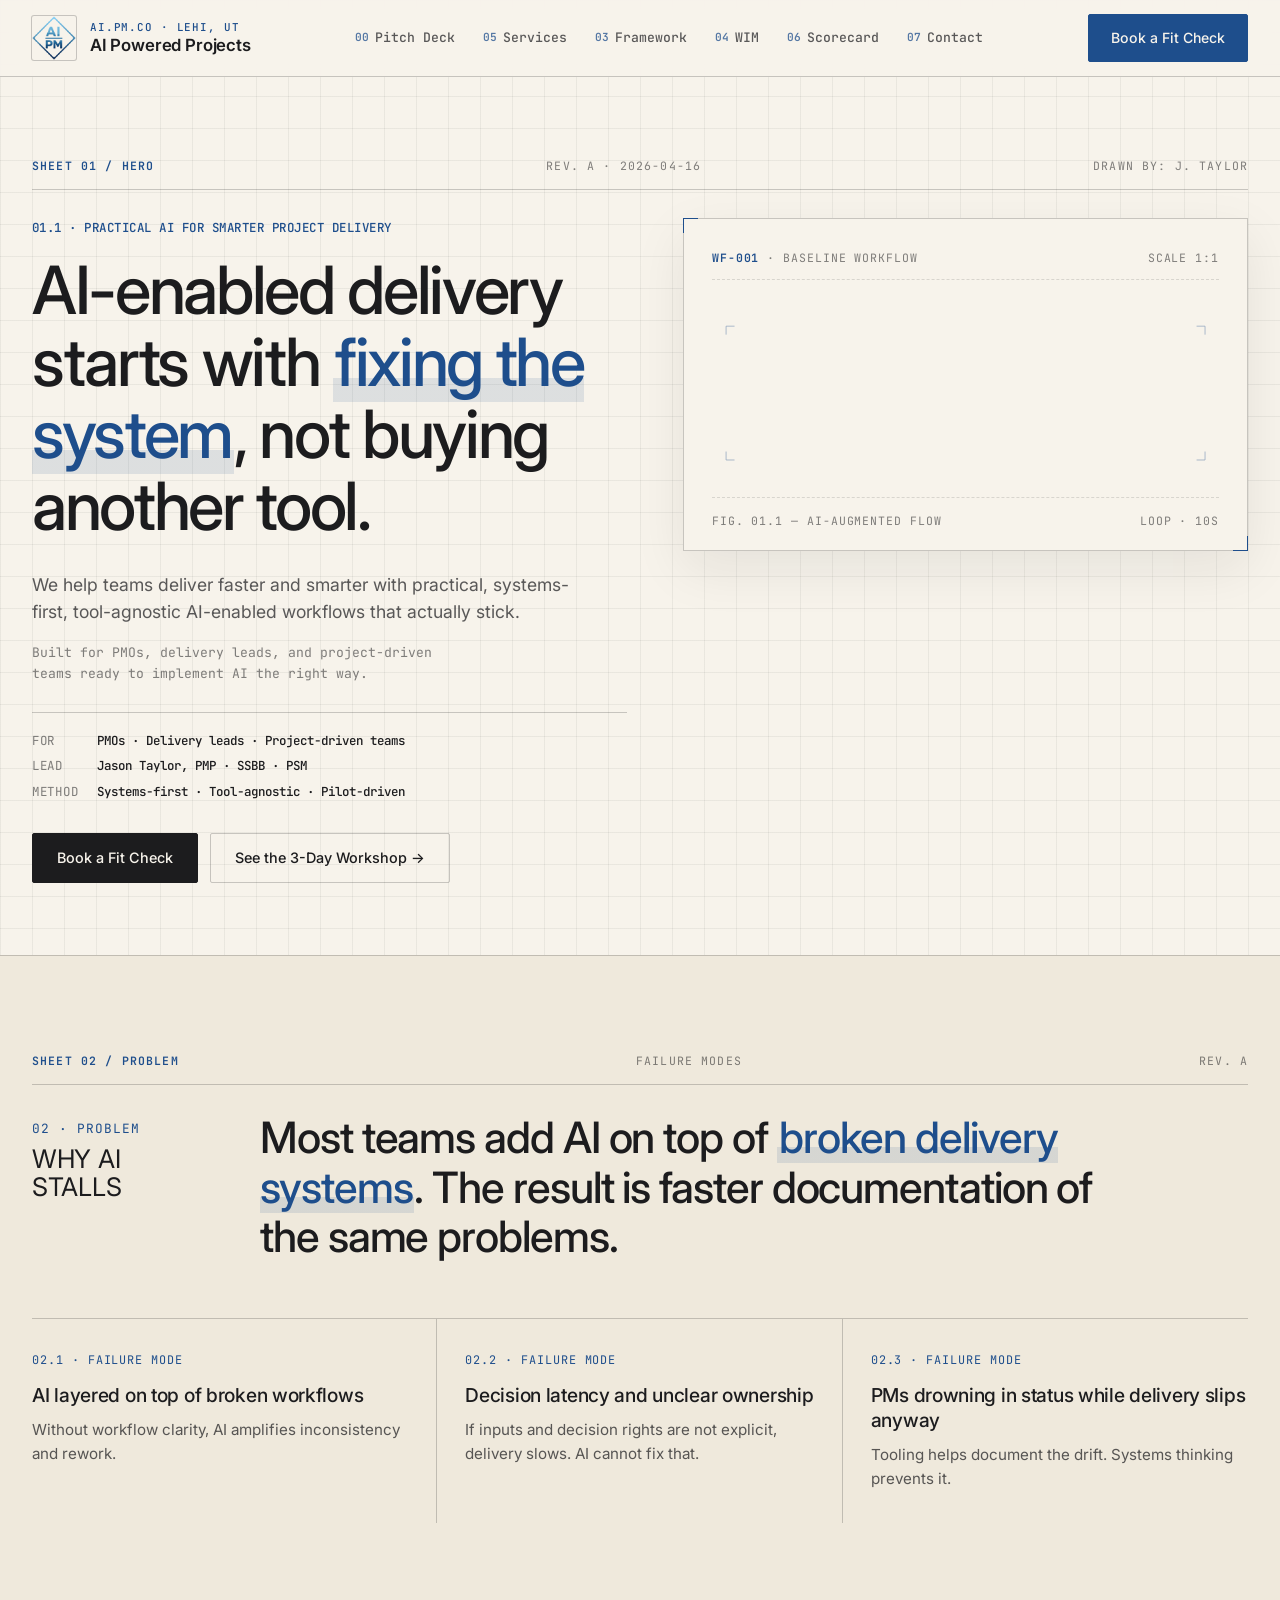
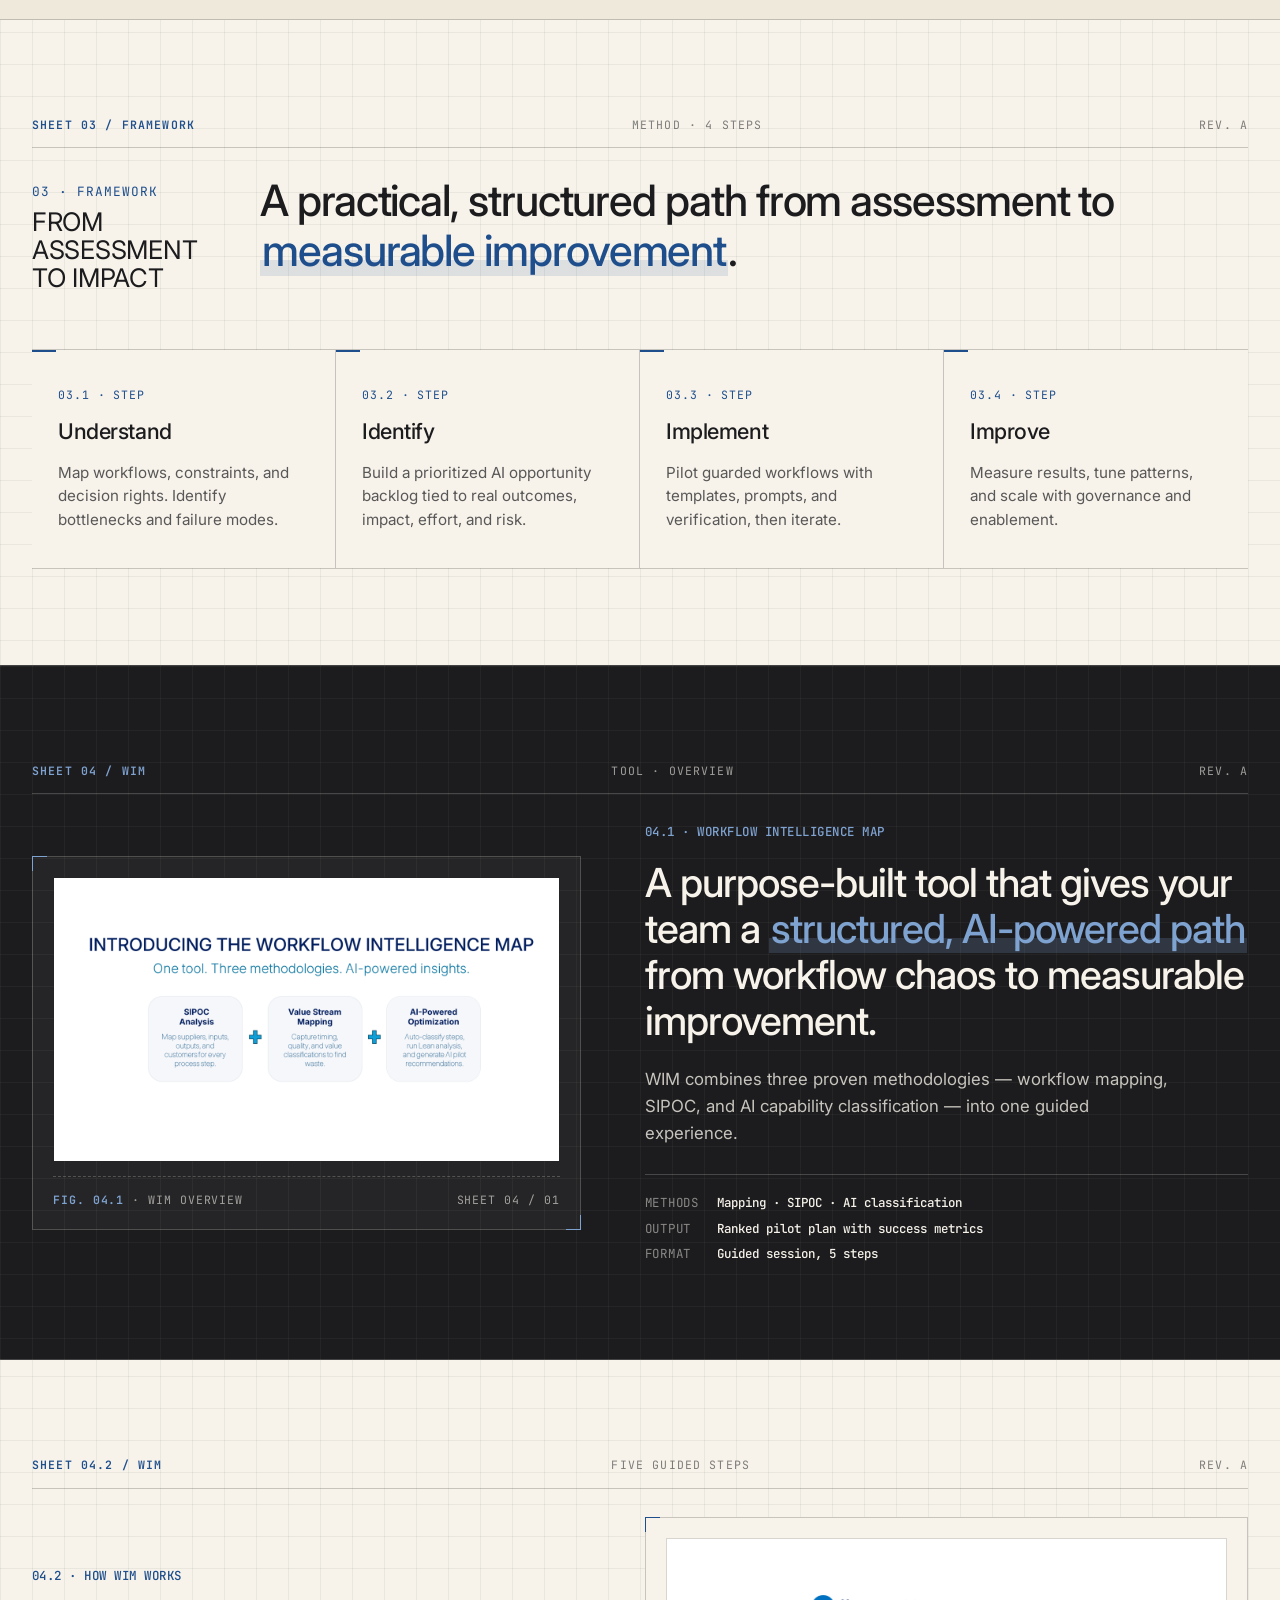
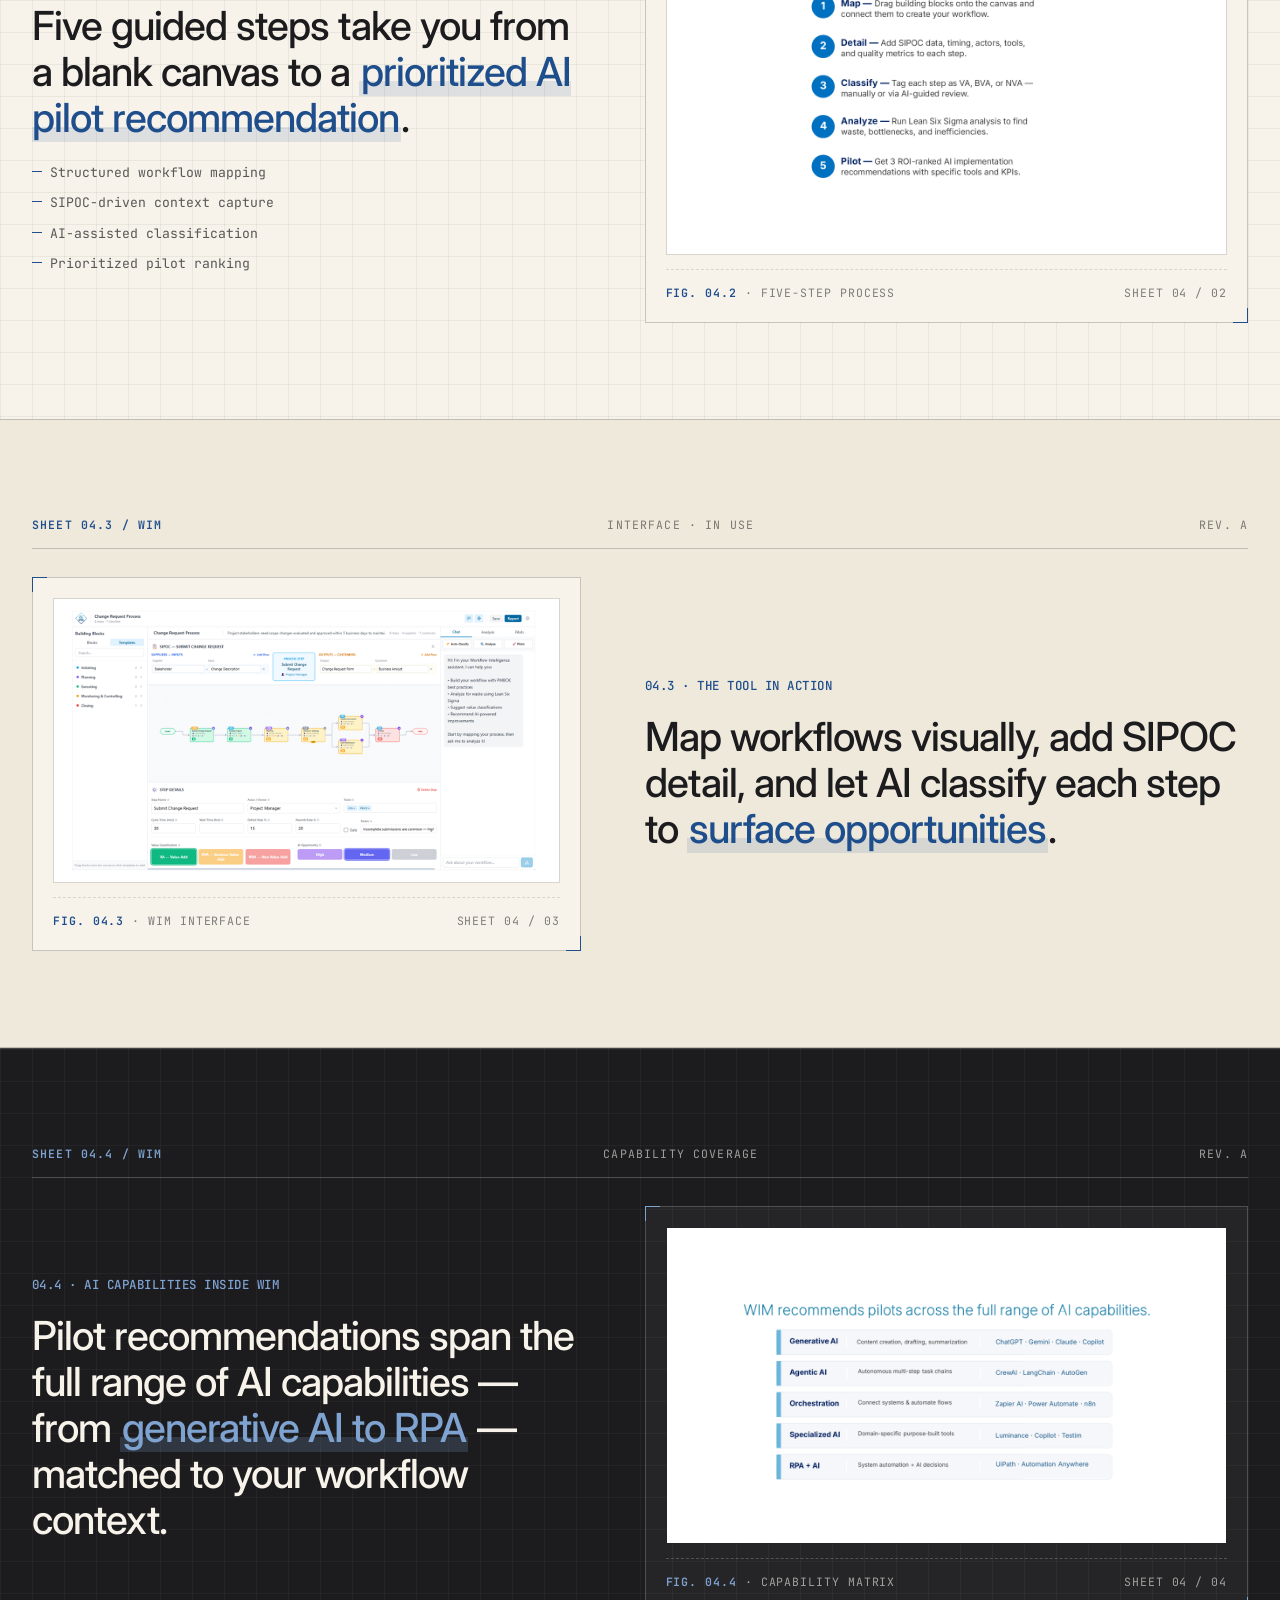
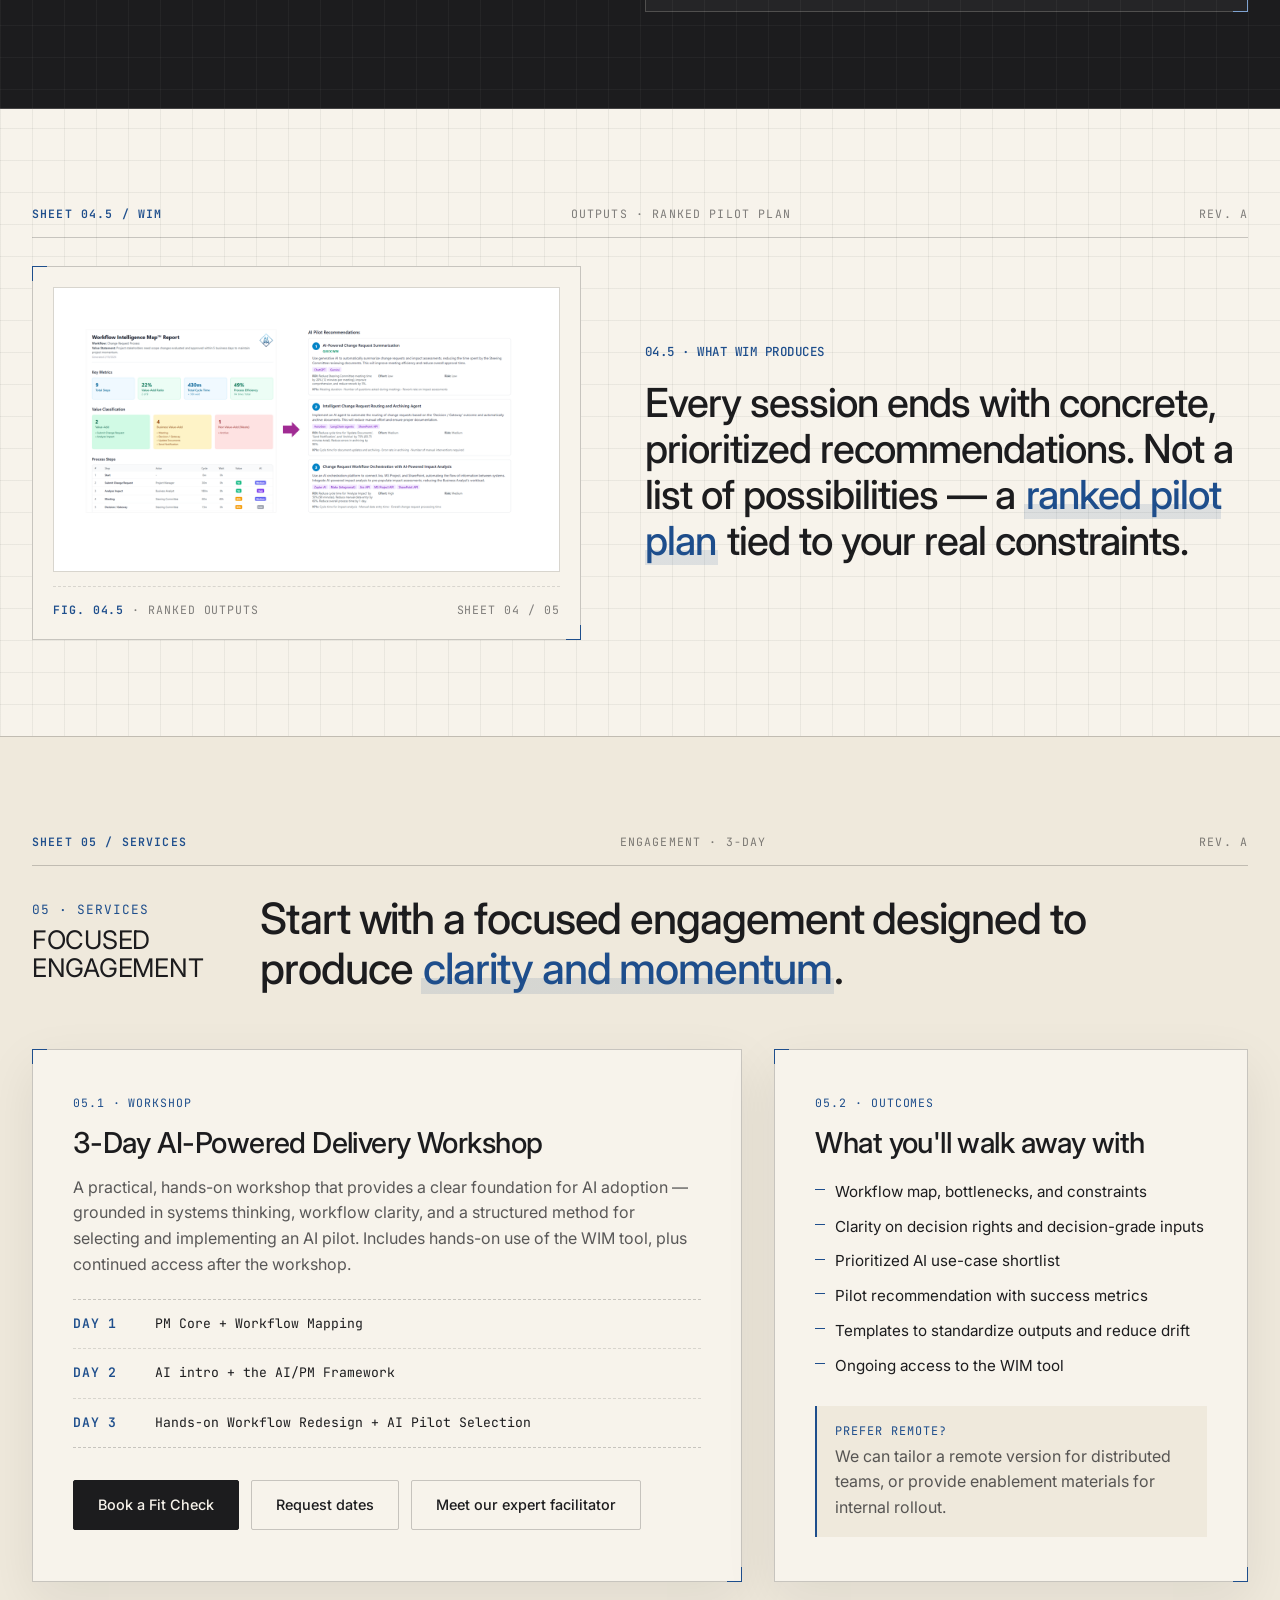
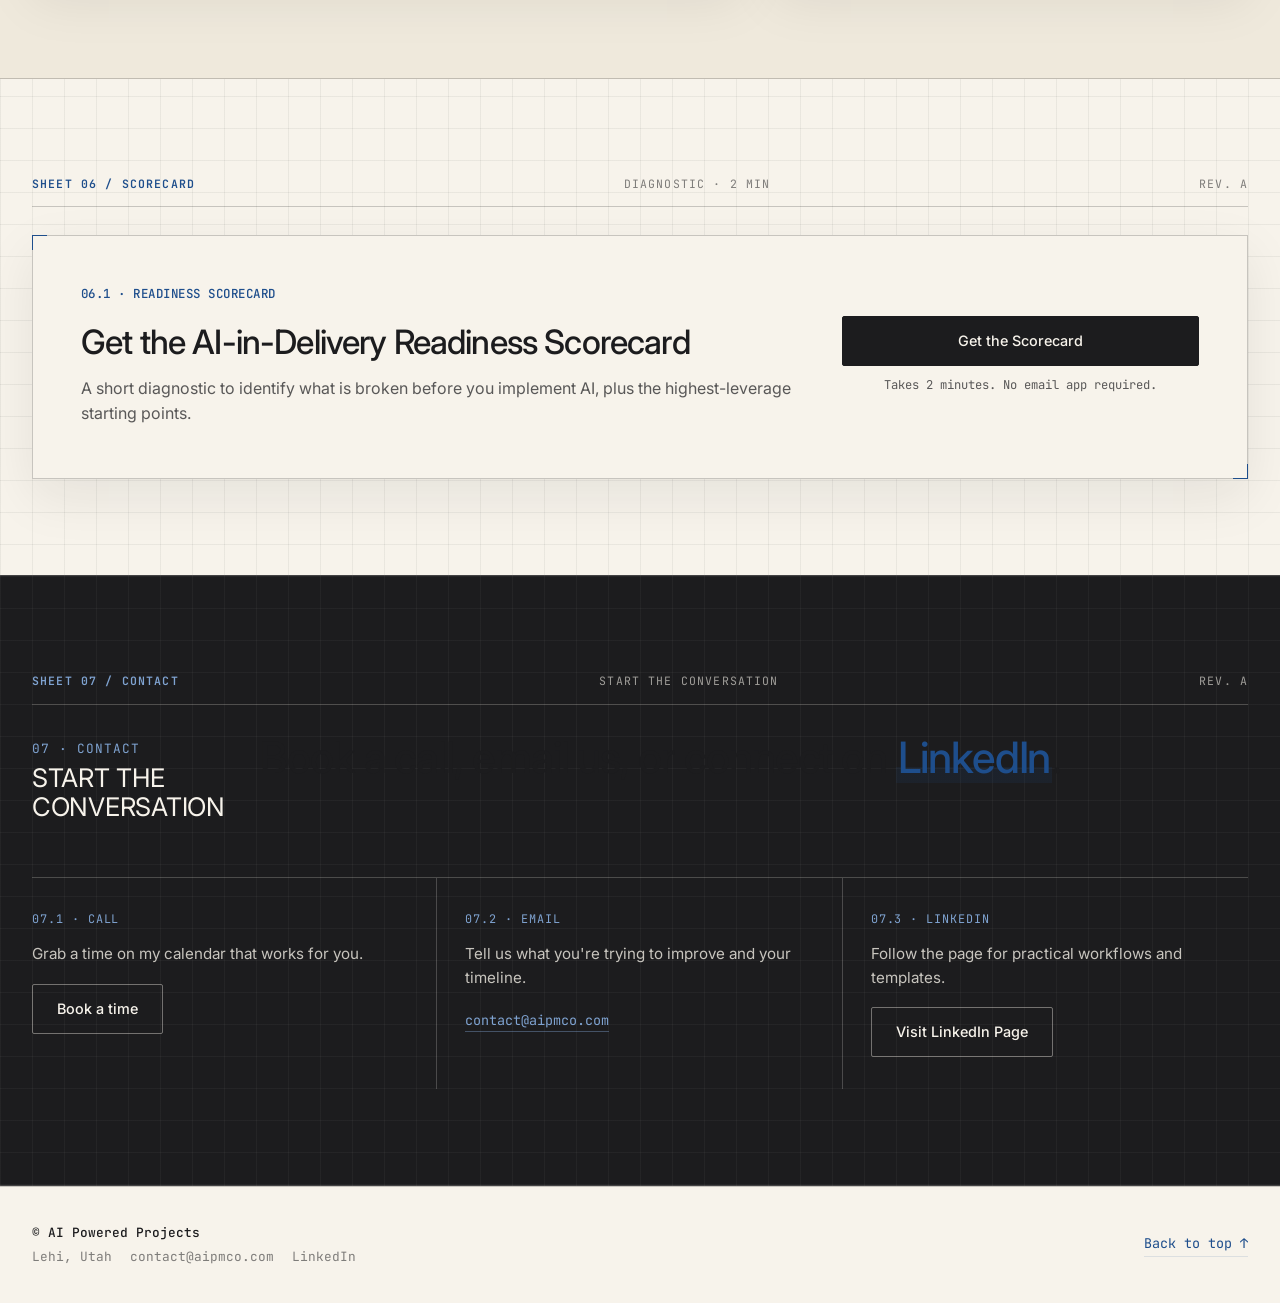
==== commit 99e69ba6: "Replace Calendly with Google Calendar appointment booking" ====
--- a/index.html
+++ b/index.html
@@ -35,7 +35,7 @@
           <a href="#scorecard" data-num="06">Scorecard</a>
           <a href="#contact" data-num="07">Contact</a>
         </nav>
-        <a class="header__cta" href="https://calendly.com/aipmco" target="_blank" rel="noopener">Book a Fit Check</a>
+        <a class="header__cta" href="https://calendar.app.google/bvfJYn6p4bZ8CZhH7" target="_blank" rel="noopener">Book a Fit Check</a>
       </div>
     </header>
 
@@ -68,7 +68,7 @@
                 <dd>Systems-first &middot; Tool-agnostic &middot; Pilot-driven</dd>
               </dl>
               <div class="actions">
-                <a class="btn btn--primary" href="https://calendly.com/aipmco" target="_blank" rel="noopener">Book a Fit Check</a>
+                <a class="btn btn--primary" href="https://calendar.app.google/bvfJYn6p4bZ8CZhH7" target="_blank" rel="noopener">Book a Fit Check</a>
                 <a class="btn btn--secondary" href="#services">See the 3-Day Workshop &rarr;</a>
               </div>
             </div>
@@ -441,7 +441,7 @@
                 <div data-step="DAY 3">Hands-on Workflow Redesign + AI Pilot Selection</div>
               </div>
               <div class="actions">
-                <a class="btn btn--primary" href="https://calendly.com/aipmco" target="_blank" rel="noopener">Book a Fit Check</a>
+                <a class="btn btn--primary" href="https://calendar.app.google/bvfJYn6p4bZ8CZhH7" target="_blank" rel="noopener">Book a Fit Check</a>
                 <a class="btn btn--secondary" href="mailto:contact@aipmco.com?subject=Workshop%20Dates%20Request">Request dates</a>
                 <a class="btn btn--secondary" href="https://www.linkedin.com/in/jason-taylor-pmp/" target="_blank" rel="noopener">Meet our expert facilitator</a>
               </div>
@@ -519,8 +519,8 @@
           <div class="contact-grid reveal">
             <article class="contact-card">
               <div class="contact-card__meta">07.1 &middot; CALL</div>
-              <p>Use Calendly to grab a time that works.</p>
-              <a class="btn btn--ghost" href="https://calendly.com/aipmco" target="_blank" rel="noopener">Book via Calendly</a>
+              <p>Grab a time on my calendar that works for you.</p>
+              <a class="btn btn--ghost" href="https://calendar.app.google/bvfJYn6p4bZ8CZhH7" target="_blank" rel="noopener">Book a time</a>
             </article>
             <article class="contact-card">
               <div class="contact-card__meta">07.2 &middot; EMAIL</div>
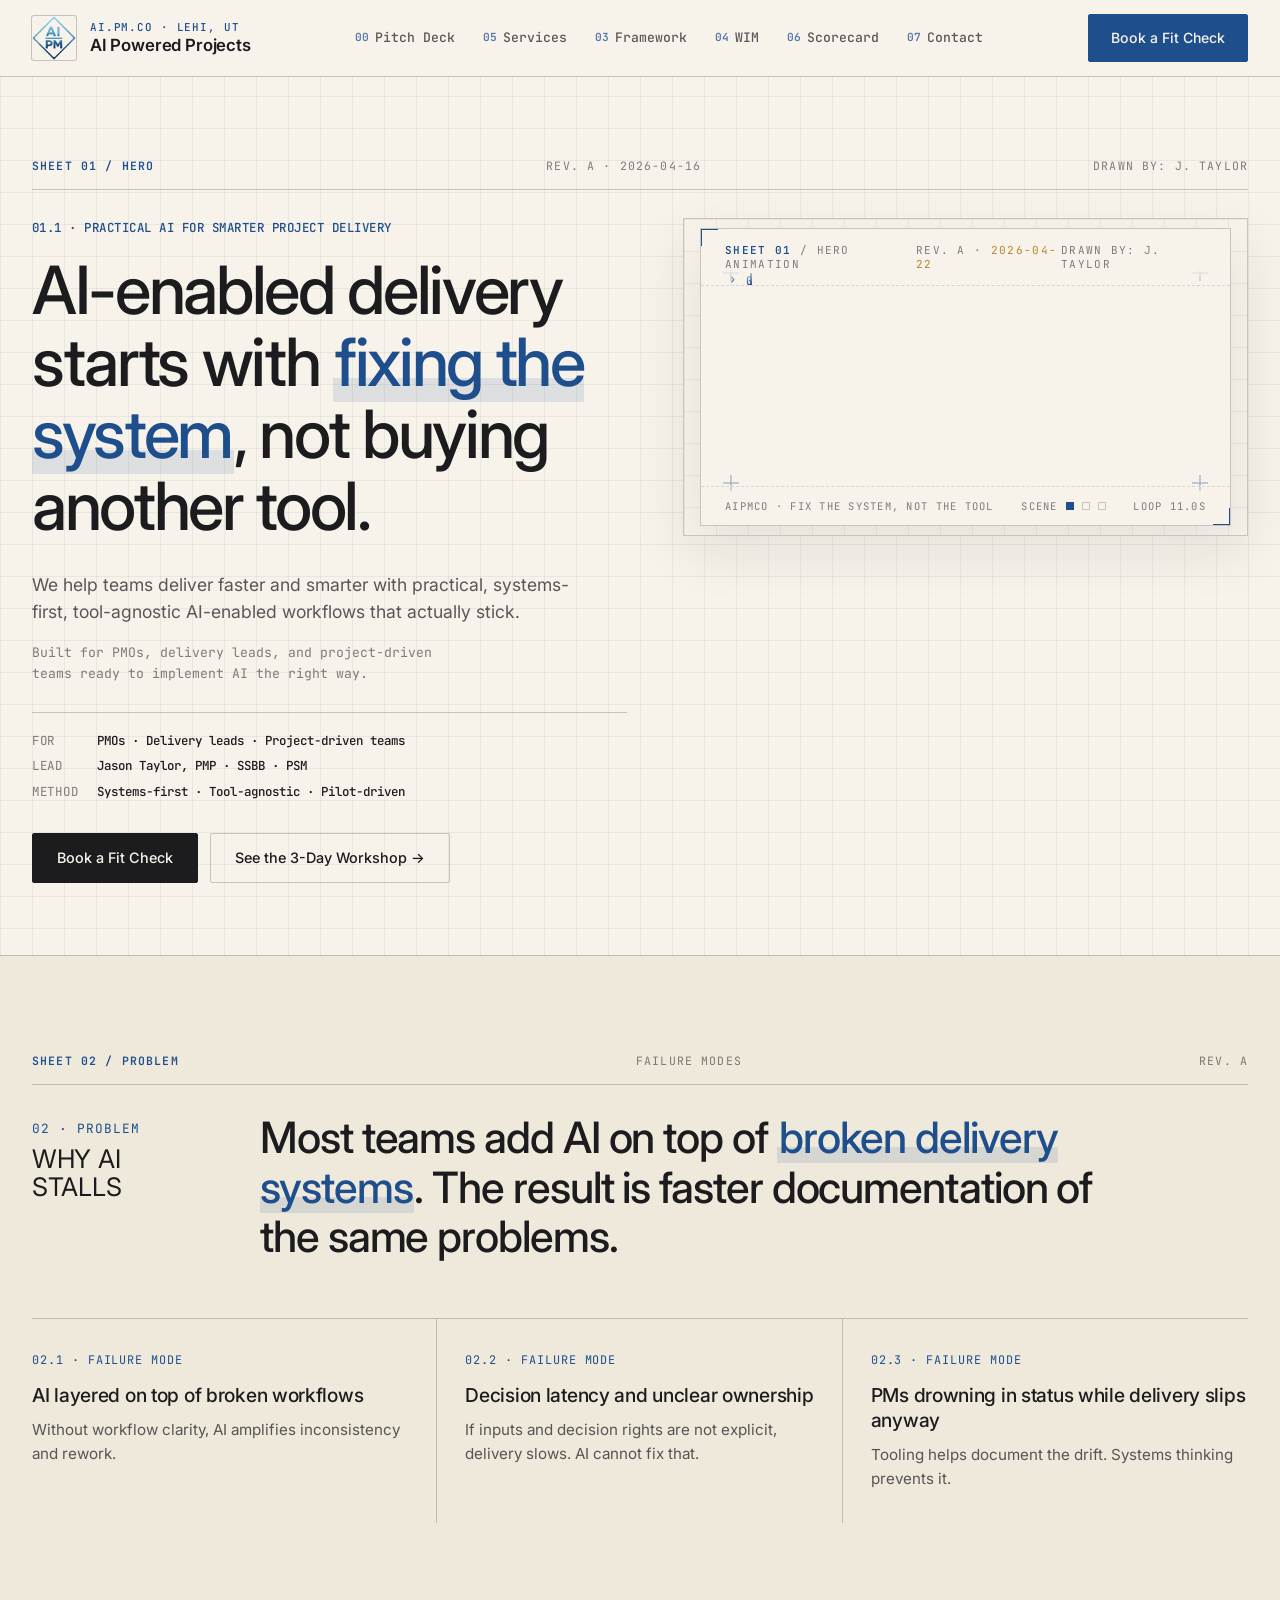
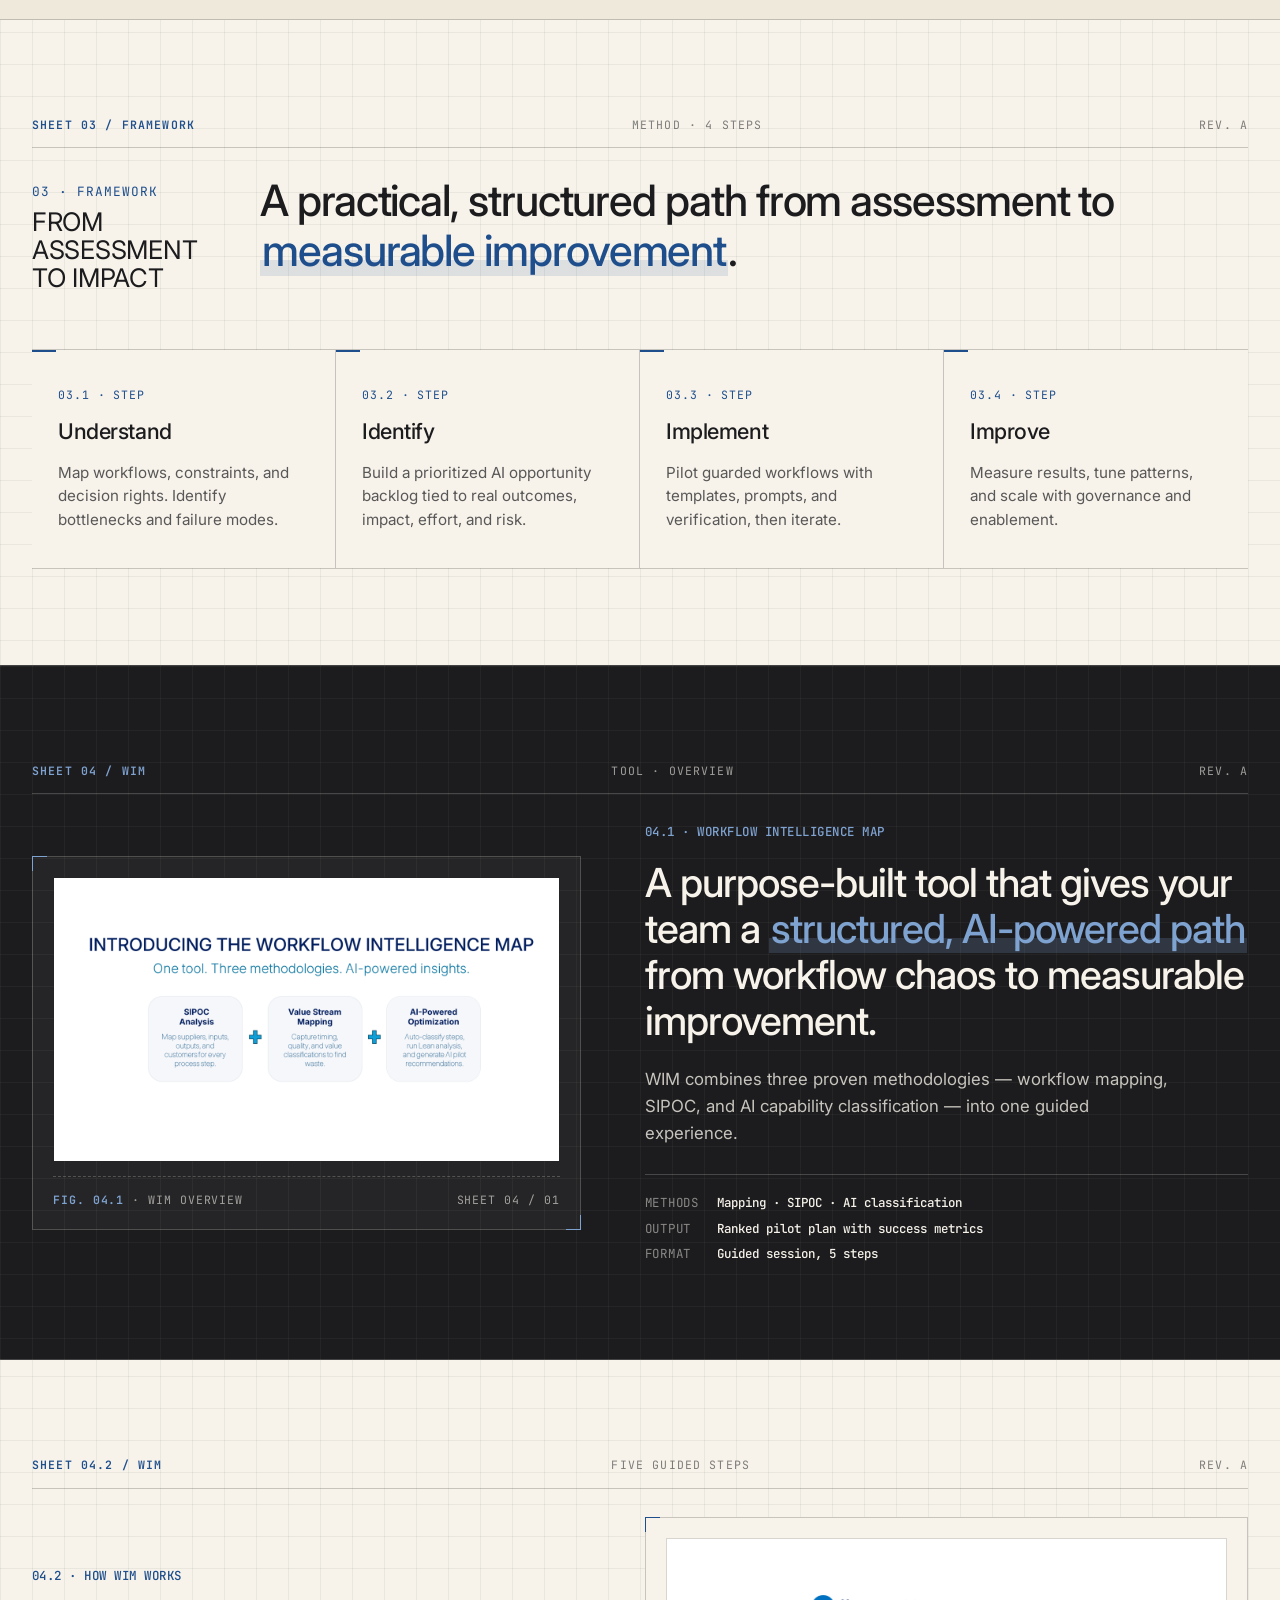
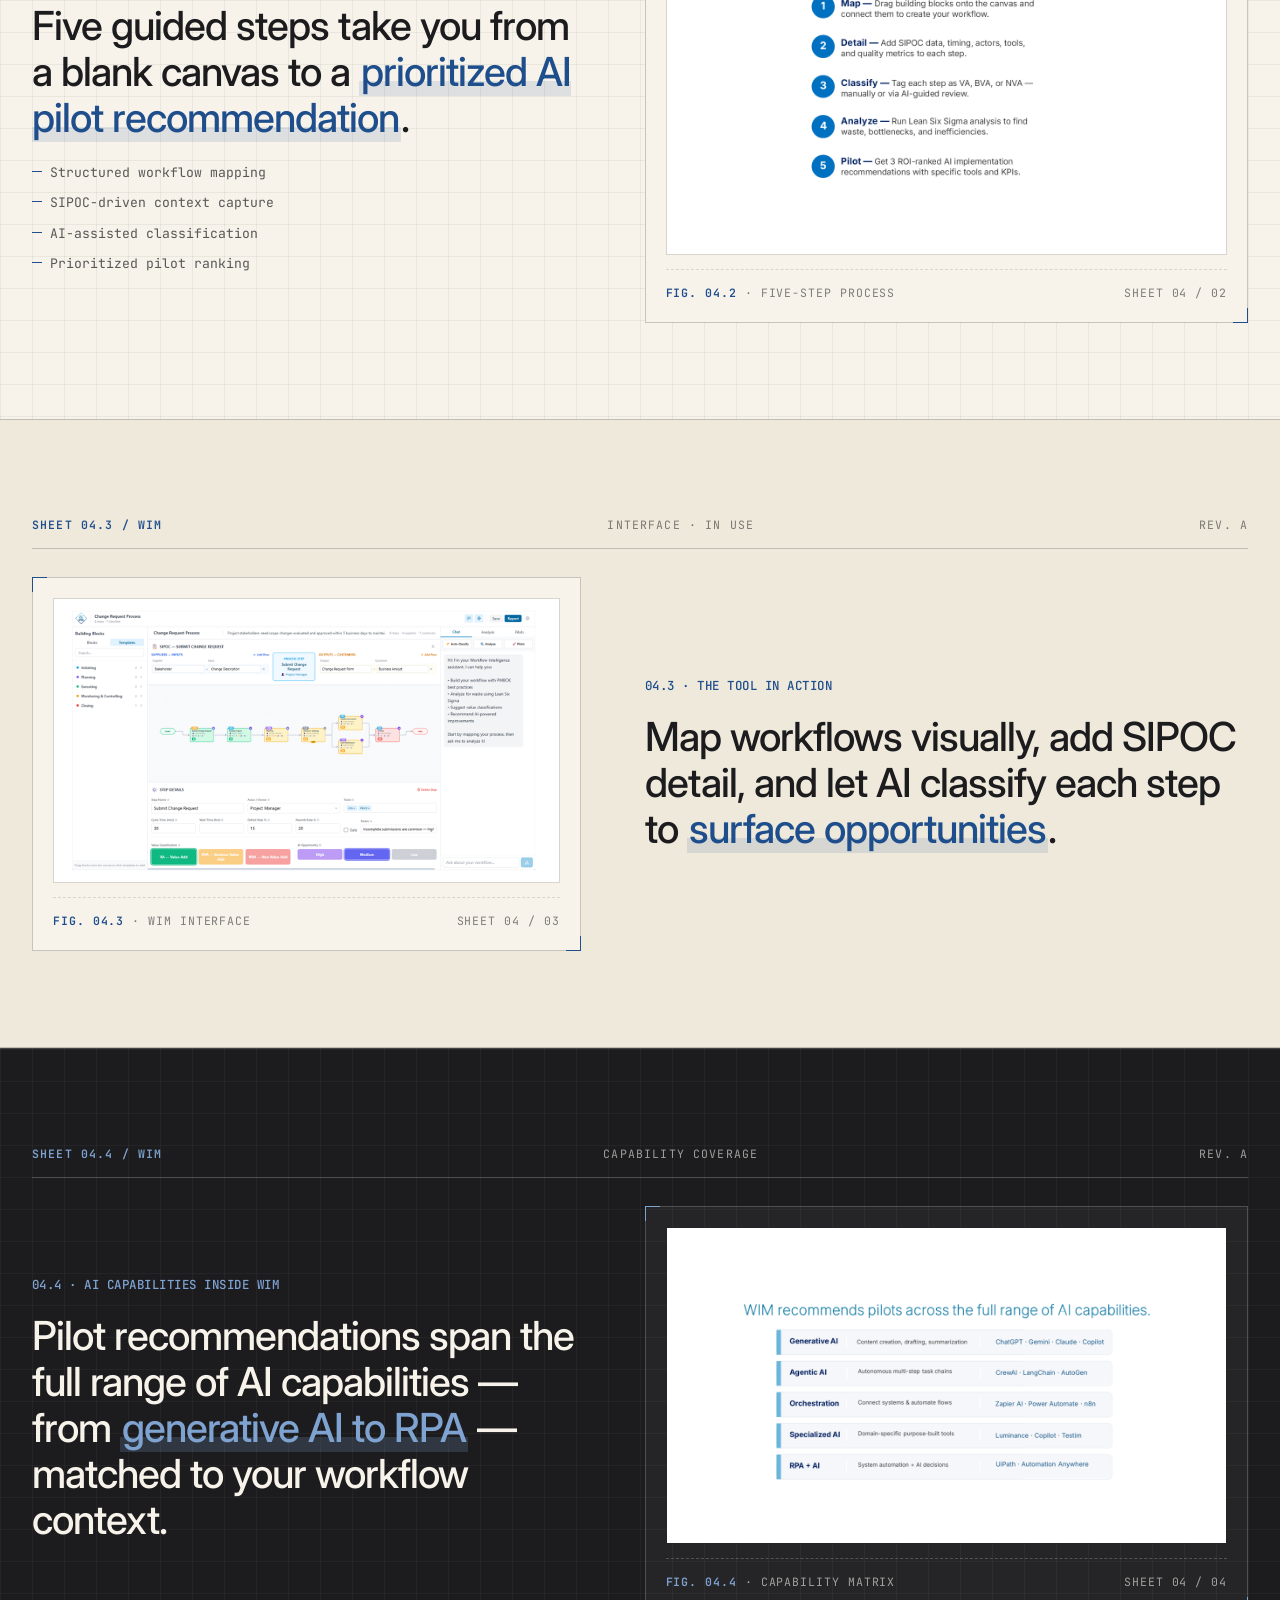
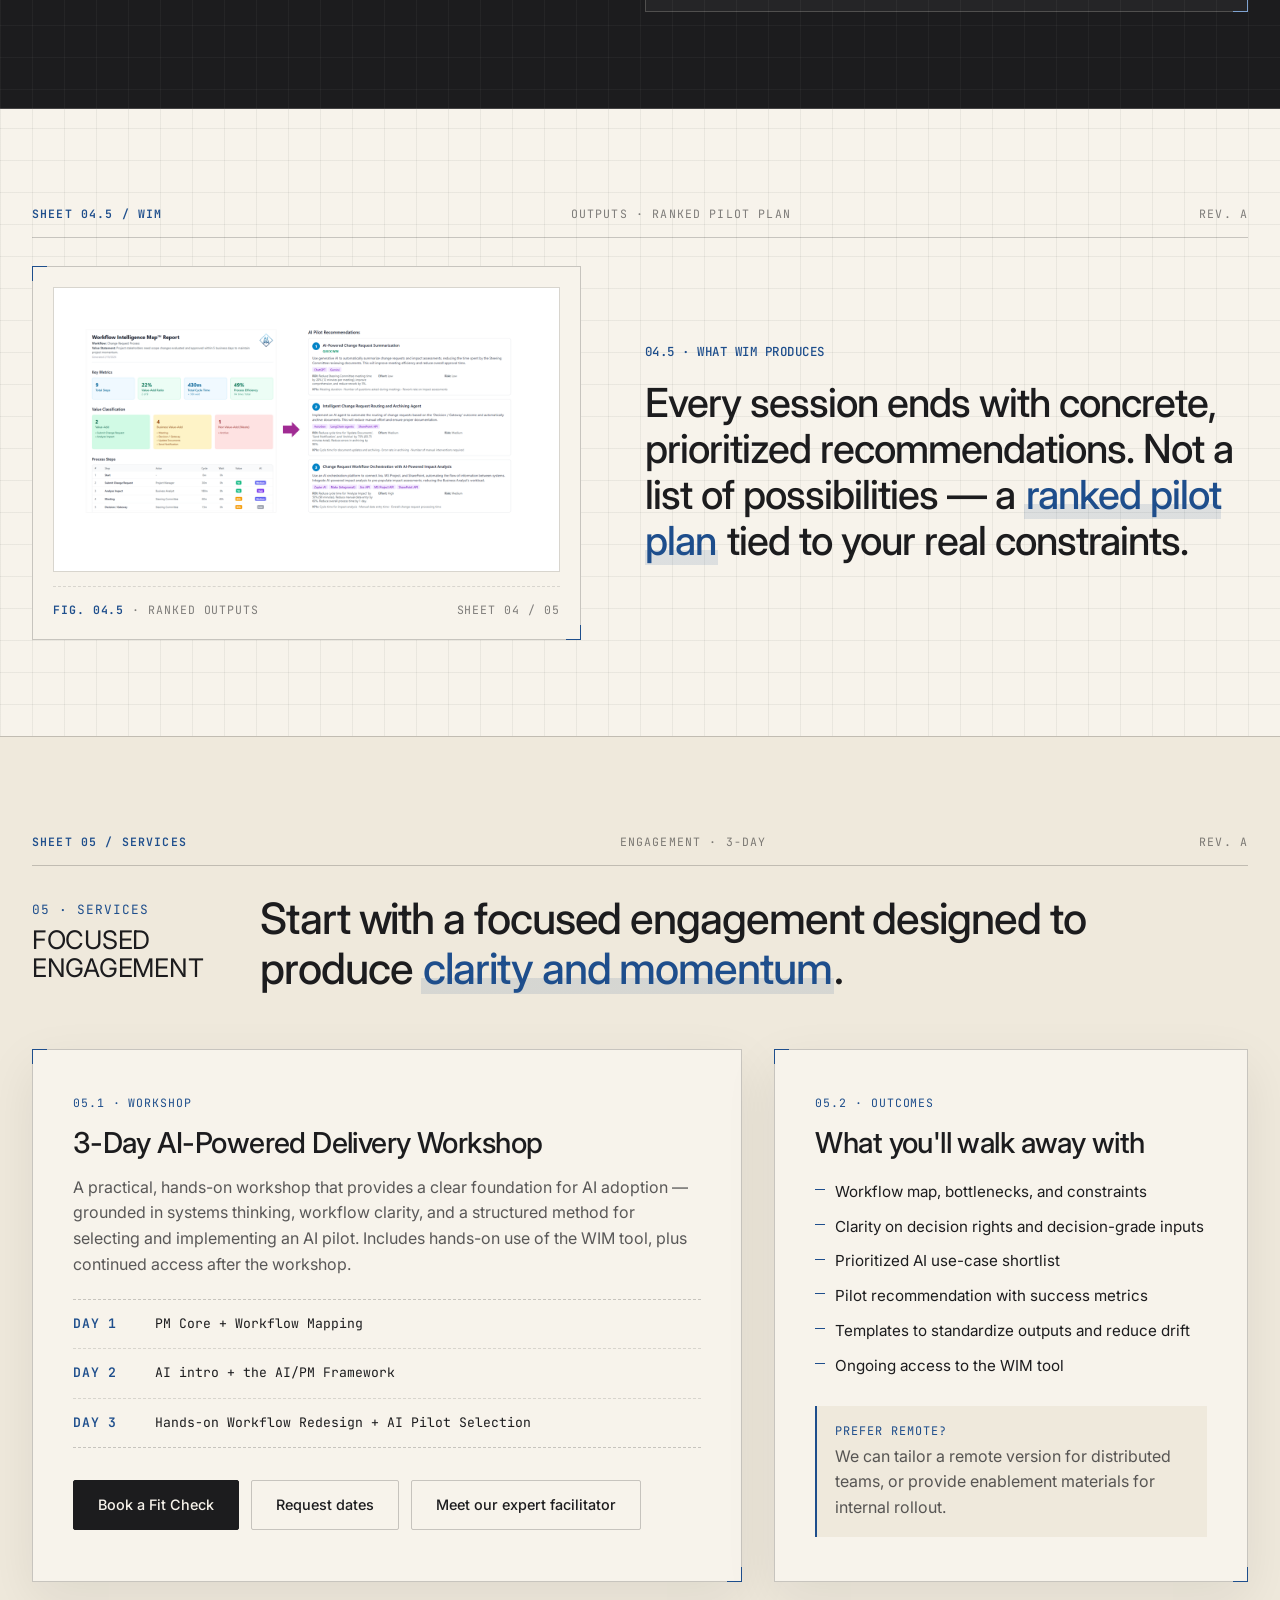
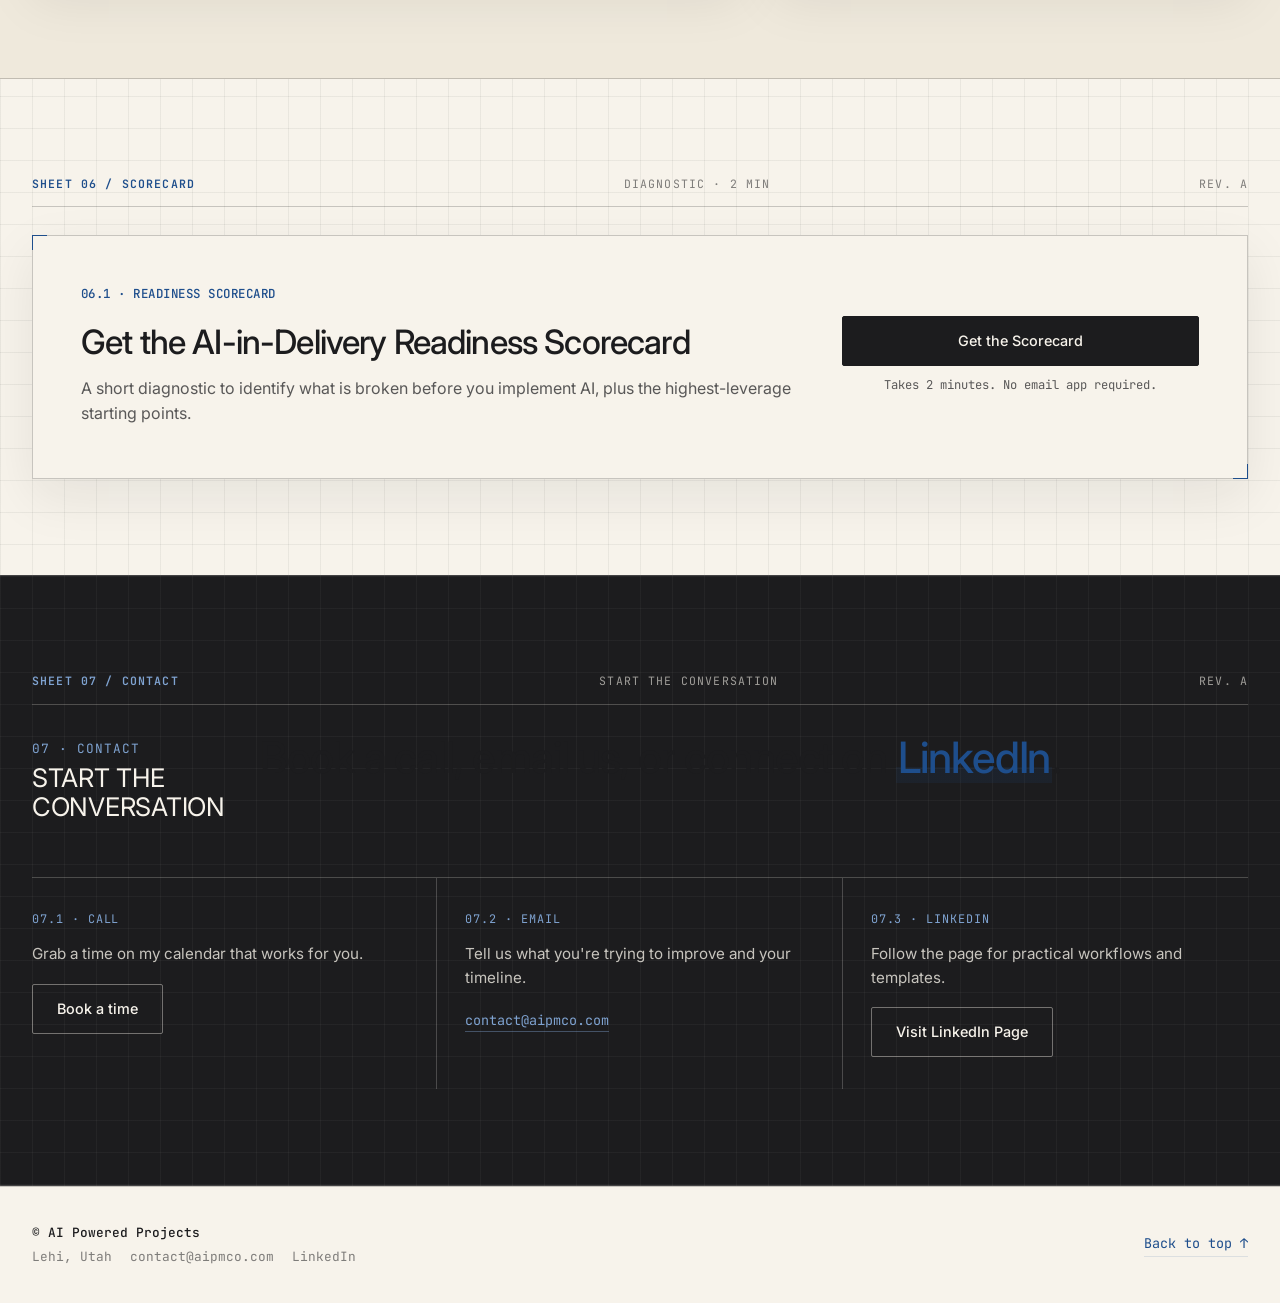
==== commit 993bdbbe: "Add animated hero loop (Messy -> Mapped -> Optimized)" ====
--- a/index.html
+++ b/index.html
@@ -73,7 +73,17 @@
               </div>
             </div>
 
-            <div class="workflow-stage reveal">
+            <div class="hero-anim reveal">
+              <iframe
+                class="hero-anim__frame"
+                src="hero-animation.html"
+                title="AI Powered Projects - Messy to Mapped to Optimized workflow animation"
+                loading="lazy"
+                aria-label="Animated sequence showing chaotic tasks being mapped into a workflow and then optimized by AI"
+              ></iframe>
+            </div>
+            <!-- legacy inline workflow SVG preserved below (hidden) for fallback/archive -->
+            <div class="workflow-stage workflow-stage--legacy" hidden>
               <div class="workflow-stage__header">
                 <span><strong>WF-001</strong> &middot; Baseline workflow</span>
                 <span>Scale 1:1</span>
--- a/styles.css
+++ b/styles.css
@@ -380,6 +380,25 @@
 .wf-block.mark.b2 rect { animation: blockMark 10s ease infinite; animation-delay: 0.6s; }
 .wf-block.mark.b3 rect { animation: blockMark 10s ease infinite; animation-delay: 1.2s; }
 .wf-block.mark.b4 rect { animation: blockMark 10s ease infinite; animation-delay: 1.8s; }
+
+/* ---------- Hero animation (iframe-embedded sprite loop) ---------- */
+.hero-anim {
+  position: relative;
+  width: 100%;
+  aspect-ratio: 16 / 9;
+  background: var(--paper);
+  border: 1px solid var(--rule);
+  box-shadow: var(--shadow-sheet);
+  overflow: hidden;
+}
+.hero-anim__frame {
+  position: absolute;
+  inset: 0;
+  width: 100%;
+  height: 100%;
+  border: 0;
+  display: block;
+}
 
 @media (prefers-reduced-motion: reduce) {
   .wf-block, .wf-arrow, .wf-ai, .wf-beam, .wf-dim { animation: none !important; opacity: 1 !important; }
